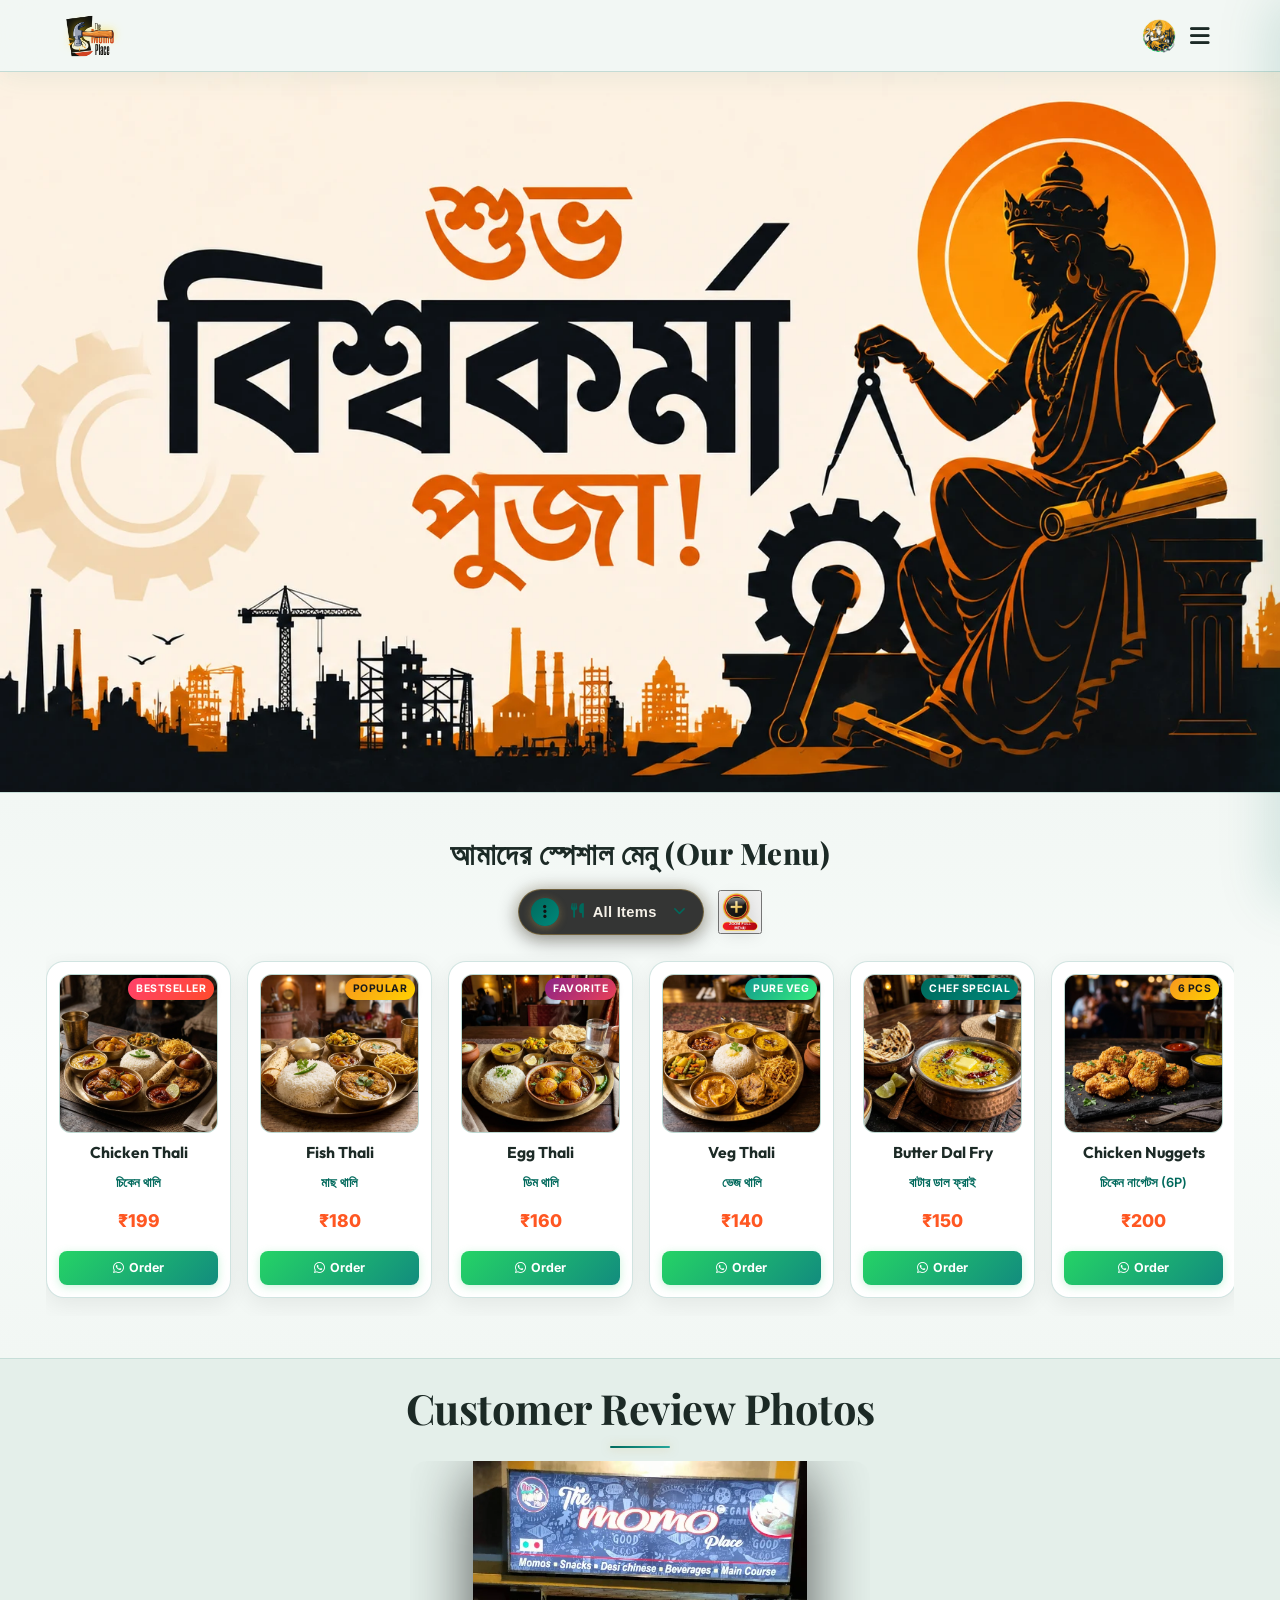
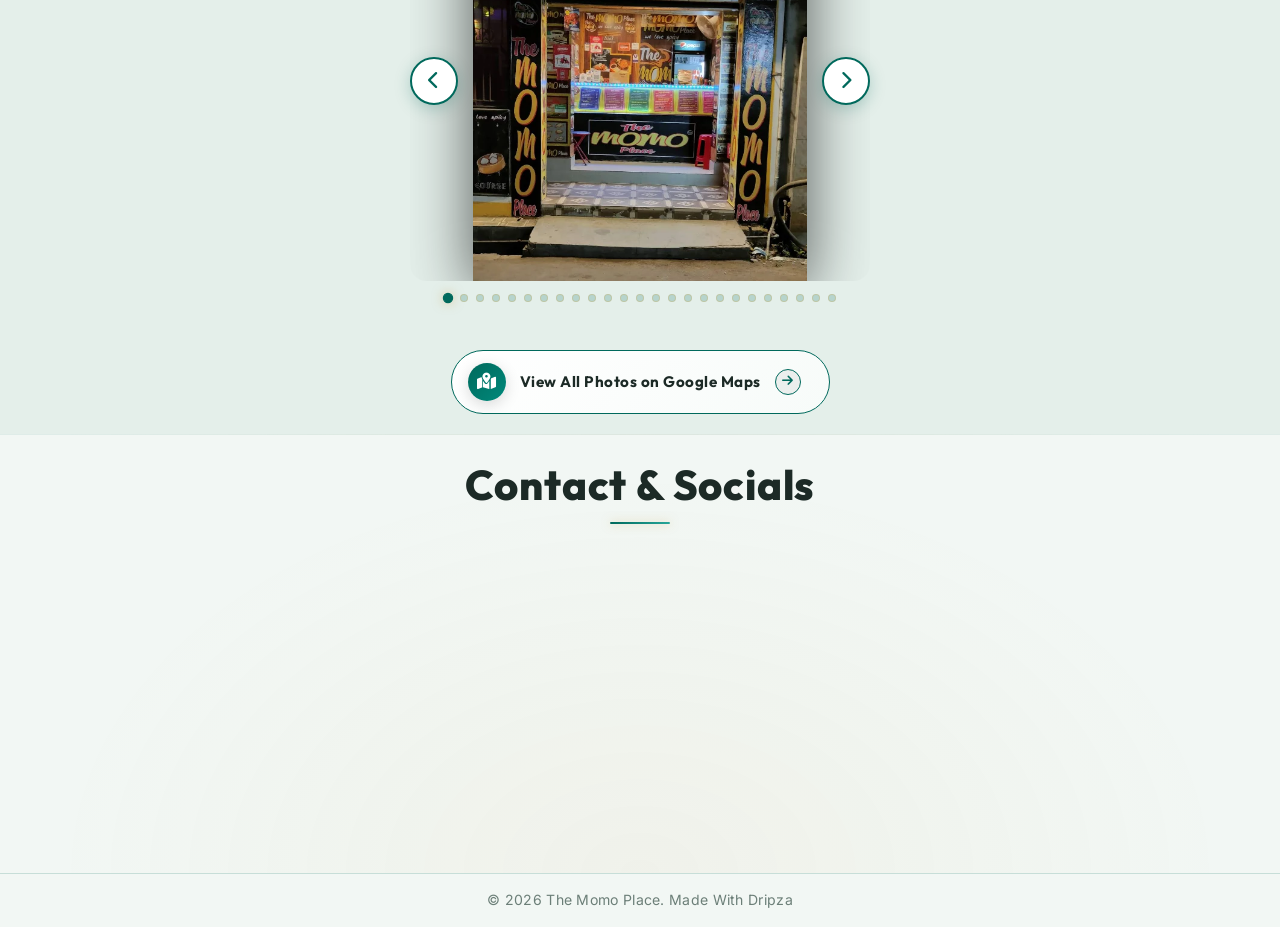
==== index.html @ 4cd33aff "Update Vishwakarma Puja banner, icons and greetings" ====
﻿<!DOCTYPE html>
<html lang="bn">
<head>
    <meta charset="UTF-8">
    <meta name="viewport" content="width=device-width, initial-scale=1.0">
    <title>The Momo Place</title>
    <link rel="icon" type="image/png" href="assets/the_momo_place_logo.webp">
    <link href="https://fonts.googleapis.com/css2?family=Playfair+Display:wght@400;600;700;800&family=Outfit:wght@300;400;600;800&family=Inter:wght@300;400;500;600&display=swap" rel="stylesheet">
    <link rel="stylesheet" href="https://cdnjs.cloudflare.com/ajax/libs/font-awesome/6.4.0/css/all.min.css">
    <link rel="stylesheet" href="styles.css?v=1.3">
</head>
<body class="no-scroll">
    <!-- Preloader Screen -->
    <div id="preloader">
        <div class="preloader-content">
            <h1 class="preloader-title">Welcome to <br><span class="highlight">The Momo Place</span></h1>
            <div class="preloader-loader">
                <div class="loader-bar"></div>
            </div>
        </div>
    </div>
    <!-- Navbar -->
    <nav class="navbar">
        <div class="logo-container">
            <img src="assets/the_momo_place_logo.webp" alt="The Momo Place Logo" class="logo-brand-img">
            <div class="logo-text-wrapper">
                <span class="animated-football-header" title="Ganesh Chaturthi Special">
                    <img src="assets/ganesh_run_icon.webp" alt="Ganesh Run Icon" style="object-fit: contain; filter: drop-shadow(0 0 5px rgba(255, 215, 0, 0.6));">
                </span>
                <span class="logo-text">The Momo Place</span>
            </div>
        </div>
        <span class="rath-yatra-header-text">শুভ বিশ্বকর্মা পূজা!</span>
        <ul class="nav-links">
            <li><a href="#home">Home</a></li>
            <li><a href="#menu">Menu</a></li>
            <li><a href="#reviews">Reviews</a></li>
            <li><a href="#contact">Contact</a></li>
        </ul>
        <div class="navbar-actions">
            <!-- Rakhi Purnima Button for Poster -->
            <button class="fifa-btn" id="open-promo-modal-direct-btn" title="Show Ganesh Chaturthi Special Poster">
                <div class="fifa-container">
                    <div class="fifa-magic-ring"></div>
                    <img src="assets/ganesh_icon.webp" alt="Ganesh Special" class="fifa-svg" style="object-fit: contain;">
                </div>
            </button>
            
            <div class="hamburger">
                <i class="fas fa-bars"></i>
            </div>
        </div>
    </nav>

    <!-- Hero Section -->
    <section id="home" class="hero">
        <div class="hero-bg banner-box">
            <img src="assets/aj_restaurant_banner_1.webp" alt="AJ Restaurant & Cafe Banner" class="active">
            <img src="assets/hero_banner_1.webp" alt="The Momo Place Hero Banner 1">
            <img src="assets/hero_banner_2.webp" alt="The Momo Place Hero Banner 2">
            <img src="assets/hero_banner_3.webp" alt="The Momo Place Hero Banner 3">
            <img src="assets/hero_banner_4.webp" alt="The Momo Place Hero Banner 4">
            <img src="assets/hero_banner_5.webp" alt="The Momo Place Hero Banner 5">
            <div class="overlay"></div>
        </div>
        <!-- Click/Hover Zones for Banner Control -->
        <div class="hero-nav-zone left-zone" title="Previous Image"></div>
        <div class="hero-nav-zone right-zone" title="Next Image"></div>
    </section>

                <!-- Digital Restaurant Menu Section -->
    <section id="menu" class="main-menu-section">
        <div class="menu-header-wrapper">
            <div class="menu-eyebrow-container">
                <span class="menu-eyebrow">আমাদের স্পেশাল মেনু (Our Menu)</span>
            </div>
        </div>

        <!-- Menu Category Filter Tabs -->
                <!-- Menu Category Filter Dropdown (Three-Dot Filter Menu) -->
        <!-- Menu Filter and Zoom Controls Row -->
        <div class="menu-filter-controls-row">
            <div class="menu-filter-dropdown-wrapper" id="main-menu-filter-dropdown-wrapper">
            <button type="button" class="menu-filter-dots-btn" id="main-menu-filter-dots-btn" aria-expanded="false" aria-haspopup="true" title="Filter Menu">
                <span class="three-dots-icon-box">
                    <i class="fas fa-ellipsis-v"></i>
                </span>
                <span class="current-filter-label" id="main-current-filter-label">
                    <i class="fas fa-utensils"></i>
                    <span>All Items</span>
                </span>
                <i class="fas fa-chevron-down filter-dropdown-arrow"></i>
            </button>

            <!-- Dropdown List of Category Filter Options -->
            <div class="menu-filter-dropdown-menu" id="main-menu-filter-dropdown-menu">
                <div class="menu-filter-dropdown-header">
                    <span><i class="fas fa-filter"></i> Filter Category</span>
                </div>
                <div class="menu-filter-dropdown-list">
                    <button type="button" class="menu-tab-btn active" data-category="all">
                        <span class="tab-btn-content">
                            <i class="fas fa-utensils tab-icon"></i>
                            <span class="tab-title">All Items</span>
                        </span>
                        <i class="fas fa-check active-indicator-icon"></i>
                    </button>
                    <button type="button" class="menu-tab-btn" data-category="thali">
                        <span class="tab-btn-content">
                            <i class="fas fa-bowl-rice tab-icon"></i>
                            <span class="tab-title">Bengali Thali</span>
                        </span>
                        <i class="fas fa-check active-indicator-icon"></i>
                    </button>
                    <button type="button" class="menu-tab-btn" data-category="snacks">
                        <span class="tab-btn-content">
                            <i class="fas fa-burger tab-icon"></i>
                            <span class="tab-title">Breakfast & Snacks</span>
                        </span>
                        <i class="fas fa-check active-indicator-icon"></i>
                    </button>
                    <button type="button" class="menu-tab-btn" data-category="beverages">
                        <span class="tab-btn-content">
                            <i class="fas fa-mug-hot tab-icon"></i>
                            <span class="tab-title">Tea & Coffee</span>
                        </span>
                        <i class="fas fa-check active-indicator-icon"></i>
                    </button>
                    <button type="button" class="menu-tab-btn" data-category="extras">
                        <span class="tab-btn-content">
                            <i class="fas fa-plate-wheat tab-icon"></i>
                            <span class="tab-title">Sides & Extras</span>
                        </span>
                        <i class="fas fa-check active-indicator-icon"></i>
                    </button>
                </div>
            </div>
        </div>

            <!-- Zoom Full Menu Button on Right Side of Filter -->
            <button type="button" class="menu-zoom-img-btn" id="open-full-menu-modal-btn" title="Open Complete Menu Card (সম্পূর্ণ মেনু)">
                    <img src="assets/zoom_full_menu_icon.webp" alt="Zoom Full Menu" class="zoom-full-menu-img">
                </button>
        </div>
        

        <!-- Menu Cards Horizontal Side-Scroll Wrapper -->
        <div class="main-menu-scroll-wrapper">
            <div class="main-menu-scroll-track" id="main-restaurant-menu-scroll">
                
                <!-- 1. Chicken Thali -->
                <div class="food-menu-card" data-category="thali">
                    <div class="food-card-badge bestseller">Bestseller</div>
                    <div class="food-card-img-box">
                        <img src="assets/menu_chicken_thali.webp" alt="Chicken Thali" loading="lazy">
                    </div>
                    <div class="food-card-body">
                        <h3 class="food-title">Chicken Thali</h3>
                        <span class="bengali-title">চিকেন থালি</span>
                        <span class="food-price">₹199</span>
                        <a href="https://wa.me/917908403366?text=Hi%20The%20Momo%20Place,%20I%20want%20to%20order%20Chicken%20Thali%20(₹199)" target="_blank" class="food-order-btn">
                            <i class="fab fa-whatsapp"></i> Order
                        </a>
                    </div>
                </div>

                <!-- 2. Fish Thali -->
                <div class="food-menu-card" data-category="thali">
                    <div class="food-card-badge popular">Popular</div>
                    <div class="food-card-img-box">
                        <img src="assets/menu_fish_thali.webp" alt="Fish Thali" loading="lazy">
                    </div>
                    <div class="food-card-body">
                        <h3 class="food-title">Fish Thali</h3>
                        <span class="bengali-title">মাছ থালি</span>
                        <span class="food-price">₹180</span>
                        <a href="https://wa.me/917908403366?text=Hi%20The%20Momo%20Place,%20I%20want%20to%20order%20Fish%20Thali%20(₹180)" target="_blank" class="food-order-btn">
                            <i class="fab fa-whatsapp"></i> Order
                        </a>
                    </div>
                </div>

                <!-- 3. Egg Thali -->
                <div class="food-menu-card" data-category="thali">
                    <div class="food-card-badge special">Favorite</div>
                    <div class="food-card-img-box">
                        <img src="assets/menu_egg_thali.webp" alt="Egg Thali" loading="lazy">
                    </div>
                    <div class="food-card-body">
                        <h3 class="food-title">Egg Thali</h3>
                        <span class="bengali-title">ডিম থালি</span>
                        <span class="food-price">₹160</span>
                        <a href="https://wa.me/917908403366?text=Hi%20The%20Momo%20Place,%20I%20want%20to%20order%20Egg%20Thali%20(₹160)" target="_blank" class="food-order-btn">
                            <i class="fab fa-whatsapp"></i> Order
                        </a>
                    </div>
                </div>

                <!-- 4. Veg Thali -->
                <div class="food-menu-card" data-category="thali">
                    <div class="food-card-badge pure-veg">Pure Veg</div>
                    <div class="food-card-img-box">
                        <img src="assets/menu_veg_thali.webp" alt="Veg Thali" loading="lazy">
                    </div>
                    <div class="food-card-body">
                        <h3 class="food-title">Veg Thali</h3>
                        <span class="bengali-title">ভেজ থালি</span>
                        <span class="food-price">₹140</span>
                        <a href="https://wa.me/917908403366?text=Hi%20The%20Momo%20Place,%20I%20want%20to%20order%20Veg%20Thali%20(₹140)" target="_blank" class="food-order-btn">
                            <i class="fab fa-whatsapp"></i> Order
                        </a>
                    </div>
                </div>

                <!-- 5. Butter Dal Fry -->
                <div class="food-menu-card" data-category="extras">
                    <div class="food-card-badge chef">Chef Special</div>
                    <div class="food-card-img-box">
                        <img src="assets/menu_butter_dal_fry.webp" alt="Butter Dal Fry" loading="lazy">
                    </div>
                    <div class="food-card-body">
                        <h3 class="food-title">Butter Dal Fry</h3>
                        <span class="bengali-title">বাটার ডাল ফ্রাই</span>
                        <span class="food-price">₹150</span>
                        <a href="https://wa.me/917908403366?text=Hi%20The%20Momo%20Place,%20I%20want%20to%20order%20Butter%20Dal%20Fry%20(₹150)" target="_blank" class="food-order-btn">
                            <i class="fab fa-whatsapp"></i> Order
                        </a>
                    </div>
                </div>

                <!-- 6. Chicken Nuggets -->
                <div class="food-menu-card" data-category="snacks">
                    <div class="food-card-badge popular">6 Pcs</div>
                    <div class="food-card-img-box">
                        <img src="assets/menu_chicken_nuggets.webp" alt="Chicken Nuggets" loading="lazy">
                    </div>
                    <div class="food-card-body">
                        <h3 class="food-title">Chicken Nuggets</h3>
                        <span class="bengali-title">চিকেন নাগেটস (6P)</span>
                        <span class="food-price">₹200</span>
                        <a href="https://wa.me/917908403366?text=Hi%20The%20Momo%20Place,%20I%20want%20to%20order%20Chicken%20Nuggets%20(₹200)" target="_blank" class="food-order-btn">
                            <i class="fab fa-whatsapp"></i> Order
                        </a>
                    </div>
                </div>

                <!-- 7. Aloo Tikki -->
                <div class="food-menu-card" data-category="snacks">
                    <div class="food-card-badge pure-veg">Big Size</div>
                    <div class="food-card-img-box">
                        <img src="assets/menu_aloo_tikki.webp" alt="Aloo Tikki Big Size" loading="lazy">
                    </div>
                    <div class="food-card-body">
                        <h3 class="food-title">Aloo Tikki 6P</h3>
                        <span class="bengali-title">আলু টিক্কি (6P)</span>
                        <span class="food-price">₹180</span>
                        <a href="https://wa.me/917908403366?text=Hi%20The%20Momo%20Place,%20I%20want%20to%20order%20Aloo%20Tikki%20(₹180)" target="_blank" class="food-order-btn">
                            <i class="fab fa-whatsapp"></i> Order
                        </a>
                    </div>
                </div>

                <!-- 8. Egg Maggie -->
                <div class="food-menu-card" data-category="snacks">
                    <div class="food-card-badge popular">Hot</div>
                    <div class="food-card-img-box">
                        <img src="assets/menu_egg_maggie.webp" alt="Egg Maggie" loading="lazy">
                    </div>
                    <div class="food-card-body">
                        <h3 class="food-title">Egg Maggie</h3>
                        <span class="bengali-title">এগ ম্যাগি</span>
                        <span class="food-price">₹80</span>
                        <a href="https://wa.me/917908403366?text=Hi%20The%20Momo%20Place,%20I%20want%20to%20order%20Egg%20Maggie%20(₹80)" target="_blank" class="food-order-btn">
                            <i class="fab fa-whatsapp"></i> Order
                        </a>
                    </div>
                </div>

                <!-- 9. Veg Maggie -->
                <div class="food-menu-card" data-category="snacks">
                    <div class="food-card-badge pure-veg">Veg</div>
                    <div class="food-card-img-box">
                        <img src="assets/menu_egg_maggie.webp" alt="Veg Maggie" loading="lazy">
                    </div>
                    <div class="food-card-body">
                        <h3 class="food-title">Veg Maggie</h3>
                        <span class="bengali-title">ভেজ ম্যাগি</span>
                        <span class="food-price">₹60</span>
                        <a href="https://wa.me/917908403366?text=Hi%20The%20Momo%20Place,%20I%20want%20to%20order%20Veg%20Maggie%20(₹60)" target="_blank" class="food-order-btn">
                            <i class="fab fa-whatsapp"></i> Order
                        </a>
                    </div>
                </div>

                <!-- 10. Bread Omelette -->
                <div class="food-menu-card" data-category="snacks">
                    <div class="food-card-badge special">Breakfast</div>
                    <div class="food-card-img-box">
                        <img src="assets/menu6.webp" alt="Bread Omelette Jam Butter" loading="lazy">
                    </div>
                    <div class="food-card-body">
                        <h3 class="food-title">Bread Omelette</h3>
                        <span class="bengali-title">ব্রেড ওমলেট / জ্যাম</span>
                        <span class="food-price">₹60</span>
                        <a href="https://wa.me/917908403366?text=Hi%20The%20Momo%20Place,%20I%20want%20to%20order%20Bread%20Omelette%20(₹60)" target="_blank" class="food-order-btn">
                            <i class="fab fa-whatsapp"></i> Order
                        </a>
                    </div>
                </div>

                <!-- 11. Chai & Coffee -->
                <div class="food-menu-card" data-category="beverages">
                    <div class="food-card-badge special">Hot</div>
                    <div class="food-card-img-box">
                        <img src="assets/menu_tea_coffee.webp" alt="Coffee" loading="lazy">
                    </div>
                    <div class="food-card-body">
                        <h3 class="food-title">Milk / Black Coffee</h3>
                        <span class="bengali-title">কফি (Min 2 Cup)</span>
                        <span class="food-price">₹50</span>
                        <a href="https://wa.me/917908403366?text=Hi%20The%20Momo%20Place,%20I%20want%20to%20order%20Coffee" target="_blank" class="food-order-btn">
                            <i class="fab fa-whatsapp"></i> Order
                        </a>
                    </div>
                </div>

                <!-- 12. Milk / Black Tea -->
                <div class="food-menu-card" data-category="beverages">
                    <div class="food-card-badge bestseller">Chai</div>
                    <div class="food-card-img-box">
                        <img src="assets/menu_tea_coffee.webp" alt="Tea" loading="lazy">
                    </div>
                    <div class="food-card-body">
                        <h3 class="food-title">Black / Milk Tea</h3>
                        <span class="bengali-title">চা (Min 2 Cup)</span>
                        <span class="food-price">₹25</span>
                        <a href="https://wa.me/917908403366?text=Hi%20The%20Momo%20Place,%20I%20want%20to%20order%20Tea" target="_blank" class="food-order-btn">
                            <i class="fab fa-whatsapp"></i> Order
                        </a>
                    </div>
                </div>

                <!-- 13. Green Tea -->
                <div class="food-menu-card" data-category="beverages">
                    <div class="food-card-badge pure-veg">Healthy</div>
                    <div class="food-card-img-box">
                        <img src="assets/menu_tea_coffee.webp" alt="Green Tea" loading="lazy">
                    </div>
                    <div class="food-card-body">
                        <h3 class="food-title">Green Tea</h3>
                        <span class="bengali-title">গ্রিন টি (Min 2 Cup)</span>
                        <span class="food-price">₹40</span>
                        <a href="https://wa.me/917908403366?text=Hi%20The%20Momo%20Place,%20I%20want%20to%20order%20Green%20Tea" target="_blank" class="food-order-btn">
                            <i class="fab fa-whatsapp"></i> Order
                        </a>
                    </div>
                </div>

                <!-- 14. Extra Chicken 4P -->
                <div class="food-menu-card" data-category="extras">
                    <div class="food-card-badge popular">4 Pcs</div>
                    <div class="food-card-img-box">
                        <img src="assets/menu_chicken_thali.webp" alt="Extra Chicken" loading="lazy">
                    </div>
                    <div class="food-card-body">
                        <h3 class="food-title">Extra Chicken (4P)</h3>
                        <span class="bengali-title">চিকেন কারি (4P)</span>
                        <span class="food-price">₹180</span>
                        <a href="https://wa.me/917908403366?text=Hi%20The%20Momo%20Place,%20I%20want%20to%20order%20Extra%20Chicken%204P%20(₹180)" target="_blank" class="food-order-btn">
                            <i class="fab fa-whatsapp"></i> Order
                        </a>
                    </div>
                </div>

                <!-- 15. Extra Mutton 1P -->
                <div class="food-menu-card" data-category="extras">
                    <div class="food-card-badge special">Special</div>
                    <div class="food-card-img-box">
                        <img src="assets/menu3.webp" alt="Extra Mutton" loading="lazy">
                    </div>
                    <div class="food-card-body">
                        <h3 class="food-title">Extra Mutton (1P)</h3>
                        <span class="bengali-title">মটন (স্পেশাল অর্ডার)</span>
                        <span class="food-price">₹80</span>
                        <a href="https://wa.me/917908403366?text=Hi%20The%20Momo%20Place,%20I%20want%20to%20order%20Extra%20Mutton%20(₹80)" target="_blank" class="food-order-btn">
                            <i class="fab fa-whatsapp"></i> Order
                        </a>
                    </div>
                </div>

                <!-- 16. Extra Fish 1P -->
                <div class="food-menu-card" data-category="extras">
                    <div class="food-card-badge popular">1 Pc</div>
                    <div class="food-card-img-box">
                        <img src="assets/menu_fish_thali.webp" alt="Extra Fish" loading="lazy">
                    </div>
                    <div class="food-card-body">
                        <h3 class="food-title">Extra Fish (1P)</h3>
                        <span class="bengali-title">মাছ ১ পিস</span>
                        <span class="food-price">₹80</span>
                        <a href="https://wa.me/917908403366?text=Hi%20The%20Momo%20Place,%20I%20want%20to%20order%20Extra%20Fish%20(₹80)" target="_blank" class="food-order-btn">
                            <i class="fab fa-whatsapp"></i> Order
                        </a>
                    </div>
                </div>

                <!-- 17. Green Salad -->
                <div class="food-menu-card" data-category="extras">
                    <div class="food-card-badge pure-veg">Fresh</div>
                    <div class="food-card-img-box">
                        <img src="assets/menu_veg_thali.webp" alt="Green Salad" loading="lazy">
                    </div>
                    <div class="food-card-body">
                        <h3 class="food-title">Green Salad</h3>
                        <span class="bengali-title">গ্রিন স্যালাড</span>
                        <span class="food-price">₹100</span>
                        <a href="https://wa.me/917908403366?text=Hi%20The%20Momo%20Place,%20I%20want%20to%20order%20Green%20Salad%20(₹100)" target="_blank" class="food-order-btn">
                            <i class="fab fa-whatsapp"></i> Order
                        </a>
                    </div>
                </div>

                <!-- 18. Extra Egg (2P) -->
                <div class="food-menu-card" data-category="extras">
                    <div class="food-card-badge special">2 Pcs</div>
                    <div class="food-card-img-box">
                        <img src="assets/menu_egg_thali.webp" alt="Extra Egg 2P" loading="lazy">
                    </div>
                    <div class="food-card-body">
                        <h3 class="food-title">Extra Egg (2P)</h3>
                        <span class="bengali-title">ডিম (২ পিস)</span>
                        <span class="food-price">₹50</span>
                        <a href="https://wa.me/917908403366?text=Hi%20The%20Momo%20Place,%20I%20want%20to%20order%20Extra%20Egg%202P%20(₹50)" target="_blank" class="food-order-btn">
                            <i class="fab fa-whatsapp"></i> Order
                        </a>
                    </div>
                </div>

                <!-- 19. Extra Rice -->
                <div class="food-menu-card" data-category="extras">
                    <div class="food-card-badge popular">1 Plate</div>
                    <div class="food-card-img-box">
                        <img src="assets/menu_veg_thali.webp" alt="Extra Rice" loading="lazy">
                    </div>
                    <div class="food-card-body">
                        <h3 class="food-title">Extra Rice</h3>
                        <span class="bengali-title">এক্সট্রা ভাত</span>
                        <span class="food-price">₹50</span>
                        <a href="https://wa.me/917908403366?text=Hi%20The%20Momo%20Place,%20I%20want%20to%20order%20Extra%20Rice%20(₹50)" target="_blank" class="food-order-btn">
                            <i class="fab fa-whatsapp"></i> Order
                        </a>
                    </div>
                </div>

                <!-- 20. Extra Misti / Papad / Roti -->
                <div class="food-menu-card" data-category="extras">
                    <div class="food-card-badge pure-veg">Per Pc</div>
                    <div class="food-card-img-box">
                        <img src="assets/menu2.webp" alt="Extra Misti Papad Roti" loading="lazy">
                    </div>
                    <div class="food-card-body">
                        <h3 class="food-title">Extra Misti / Papad / Roti</h3>
                        <span class="bengali-title">মিষ্টি / পাঁপড় / রুটি</span>
                        <span class="food-price">₹10</span>
                        <a href="https://wa.me/917908403366?text=Hi%20The%20Momo%20Place,%20I%20want%20to%20order%20Extra%20Misti%20Papad%20Roti%20(₹10)" target="_blank" class="food-order-btn">
                            <i class="fab fa-whatsapp"></i> Order
                        </a>
                    </div>
                </div>

                <!-- 21. Extra Sabji / Dal / Vaji -->
                <div class="food-menu-card" data-category="extras">
                    <div class="food-card-badge pure-veg">Side Bowl</div>
                    <div class="food-card-img-box">
                        <img src="assets/menu_butter_dal_fry.webp" alt="Extra Sabji Dal Vaji" loading="lazy">
                    </div>
                    <div class="food-card-body">
                        <h3 class="food-title">Extra Sabji / Dal / Vaji</h3>
                        <span class="bengali-title">সবজি / ডাল / ভাজি</span>
                        <span class="food-price">₹30</span>
                        <a href="https://wa.me/917908403366?text=Hi%20The%20Momo%20Place,%20I%20want%20to%20order%20Extra%20Sabji%20Dal%20Vaji%20(₹30)" target="_blank" class="food-order-btn">
                            <i class="fab fa-whatsapp"></i> Order
                        </a>
                    </div>
                </div>

                <!-- 18. Water Bottle -->
                <div class="food-menu-card" data-category="beverages">
                    <div class="food-card-badge pure-veg">Mineral</div>
                    <div class="food-card-img-box">
                        <img src="assets/menu5.webp" alt="Water Bottle" loading="lazy">
                    </div>
                    <div class="food-card-body">
                        <h3 class="food-title">Water Bottle</h3>
                        <span class="bengali-title">জল 1L / 2L</span>
                        <span class="food-price">₹20 / ₹30</span>
                        <a href="https://wa.me/917908403366?text=Hi%20The%20Momo%20Place,%20I%20want%20to%20order%20Water%20Bottle" target="_blank" class="food-order-btn">
                            <i class="fab fa-whatsapp"></i> Order
                        </a>
                    </div>
                </div>

            </div>
        </div>
    </section>

    <!-- Reviews Section (Photo Gallery) -->
    <section id="reviews" class="reviews-section">
        <h2 class="section-title">Customer Review Photos</h2>
        <div class="reviews-slider-container">
            <div class="reviews-slider">
                <div class="review-slide active">
                    <img src="assets/review_photo_1.webp" alt="Customer Review 1">
                </div>
                <div class="review-slide">
                    <img src="assets/review_photo_2.webp" alt="Customer Review 2">
                </div>
                <div class="review-slide">
                    <img src="assets/review_photo_3.webp" alt="Customer Review 3">
                </div>
                <div class="review-slide">
                    <img src="assets/review_photo_4.webp" alt="Customer Review 4">
                </div>
                <div class="review-slide">
                    <img src="assets/review_photo_5.webp" alt="Customer Review 5">
                </div>
                <div class="review-slide">
                    <img src="assets/review_photo_6.webp" alt="Customer Review 6">
                </div>
                <div class="review-slide">
                    <img src="assets/review_photo_7.webp" alt="Customer Review 7">
                </div>
                <div class="review-slide">
                    <img src="assets/review_photo_8.webp" alt="Customer Review 8">
                </div>
                <div class="review-slide">
                    <img src="assets/review_photo_9.webp" alt="Customer Review 9">
                </div>
                <div class="review-slide">
                    <img src="assets/review_photo_10.webp" alt="Customer Review 10">
                </div>
                <div class="review-slide">
                    <img src="assets/review_photo_11.webp" alt="Customer Review 11">
                </div>
                <div class="review-slide">
                    <img src="assets/review_photo_12.webp" alt="Customer Review 12">
                </div>
                <div class="review-slide">
                    <img src="assets/review_photo_13.webp" alt="Customer Review 13">
                </div>
                <div class="review-slide">
                    <img src="assets/review_photo_14.webp" alt="Customer Review 14">
                </div>
                <div class="review-slide">
                    <img src="assets/review_photo_15.webp" alt="Customer Review 15">
                </div>
                <div class="review-slide">
                    <img src="assets/review_photo_16.webp" alt="Customer Review 16">
                </div>
                <div class="review-slide">
                    <img src="assets/review_photo_17.webp" alt="Customer Review 17">
                </div>
                <div class="review-slide">
                    <img src="assets/review_photo_18.webp" alt="Customer Review 18">
                </div>
                <div class="review-slide">
                    <img src="assets/review_photo_19.webp" alt="Customer Review 19">
                </div>
                <div class="review-slide">
                    <img src="assets/review_photo_20.webp" alt="Customer Review 20">
                </div>
                <div class="review-slide">
                    <img src="assets/review_photo_21.webp" alt="Customer Review 21">
                </div>
                <div class="review-slide">
                    <img src="assets/review_photo_22.webp" alt="Customer Review 22">
                </div>
                <div class="review-slide">
                    <img src="assets/review_photo_23.webp" alt="Customer Review 23">
                </div>
                <div class="review-slide">
                    <img src="assets/review_photo_24.webp" alt="Customer Review 24">
                </div>
                <div class="review-slide">
                    <img src="assets/review_photo_25.webp" alt="Customer Review 25">
                </div>
            </div>
            
            <!-- Slider Controls -->
            <button class="slider-btn prev-btn"><i class="fas fa-chevron-left"></i></button>
            <button class="slider-btn next-btn"><i class="fas fa-chevron-right"></i></button>
            
            <!-- Slider Dots -->
            <div class="slider-dots">
                <span class="dot active" data-index="0"></span>
                <span class="dot" data-index="1"></span>
                <span class="dot" data-index="2"></span>
                <span class="dot" data-index="3"></span>
                <span class="dot" data-index="4"></span>
                <span class="dot" data-index="5"></span>
                <span class="dot" data-index="6"></span>
                <span class="dot" data-index="7"></span>
                <span class="dot" data-index="8"></span>
                <span class="dot" data-index="9"></span>
                <span class="dot" data-index="10"></span>
                <span class="dot" data-index="11"></span>
                <span class="dot" data-index="12"></span>
                <span class="dot" data-index="13"></span>
                <span class="dot" data-index="14"></span>
                <span class="dot" data-index="15"></span>
                <span class="dot" data-index="16"></span>
                <span class="dot" data-index="17"></span>
                <span class="dot" data-index="18"></span>
                <span class="dot" data-index="19"></span>
                <span class="dot" data-index="20"></span>
                <span class="dot" data-index="21"></span>
                <span class="dot" data-index="22"></span>
                <span class="dot" data-index="23"></span>
                <span class="dot" data-index="24"></span>
            </div>
        </div>
        <div style="text-align: center; margin-top: 3rem;">
            <div class="reviews-cta-wrapper">
            <a href="https://maps.app.goo.gl/WK5dm3rfFKdS3aCw9" target="_blank" class="modern-maps-btn" title="Open Google Maps Gallery">
                <span class="maps-icon-badge"><i class="fas fa-map-marked-alt"></i></span>
                <span class="maps-btn-text">View All Photos on Google Maps</span>
                <span class="maps-arrow-circle"><i class="fas fa-arrow-right"></i></span>
            </a>
        </div>
        </div>
    </section>

    <!-- Contact & Footer -->
    <section id="contact" class="contact-section">
        <h2 class="section-title">Contact & Socials</h2>
        <div class="contact-container glassmorphism">
            <div class="contact-info">
                <h2>Visit Us</h2>
                <div class="info-item">
                    <a href="https://maps.app.goo.gl/csspXK7oqDtponQR6" target="_blank" style="color: inherit; text-decoration: none; display: flex; align-items: center; gap: 15px;">
                        <i class="fas fa-map-marker-alt"></i>
                        <p>Deara Para Main Road Beside Green Park Diagnostic, Nabadwip, West Bengal 741302</p>
                    </a>
                </div>
                <div class="info-item">
                    <a href="tel:+917908403366" style="color: inherit; text-decoration: none; display: flex; align-items: center; gap: 15px;">
                        <i class="fas fa-phone-alt"></i>
                        <p>+91 7908403366</p>
                    </a>
                </div>
                <div class="info-item">
                    <a href="mailto:themomoplace@gmail.com" style="color: inherit; text-decoration: none; display: flex; align-items: center; gap: 15px;">
                        <i class="fas fa-envelope"></i>
                        <p>themomoplace@gmail.com</p>
                    </a>
                </div>
            </div>
            <div class="social-links">
                <h2>Follow Us</h2>
                <div class="social-icons">
                    <a href="#" class="social-icon"><i class="fab fa-instagram"></i></a>
                    <a href="#" class="social-icon"><i class="fab fa-facebook-f"></i></a>
                    <a href="#" class="social-icon"><i class="fab fa-youtube"></i></a>
                    <a href="https://wa.me/917908403366" target="_blank" class="social-icon" title="Chat on WhatsApp"><i class="fab fa-whatsapp"></i></a>
                    <a href="https://maps.app.goo.gl/csspXK7oqDtponQR6" target="_blank" class="social-icon" title="Google Maps Location"><i class="fas fa-map-marker-alt"></i></a>
                </div>
            </div>
        </div>
    </section>

    <footer>
        <p>&copy; 2026 The Momo Place. Made With Dripza</p>
    </footer>



    <!-- Full Menu Interactive Modal -->
    <div class="full-menu-modal" id="full-menu-modal" aria-hidden="true">
        <div class="full-menu-modal-overlay" id="full-menu-modal-overlay"></div>
        <div class="full-menu-modal-container">
            <!-- Modal Sticky Top Header Container (Header + Hero Title + Search + Category Tabs) -->
            <div class="full-menu-modal-top-section">
                <!-- Modal Header -->
                <div class="full-menu-modal-header">
                    <div class="full-menu-modal-header-left">
                        <button class="menu-modal-close-btn" id="close-full-menu-modal-btn" aria-label="Close Full Menu">
                            <i class="fas fa-arrow-left"></i> <span>Back</span>
                        </button>
                        <div class="full-menu-modal-title">
                            The Momo Place
                        </div>
                    </div>
                    <div class="full-menu-modal-header-right">
                        <a href="#modal-order-timings" class="menu-modal-timing-btn" id="modal-timing-btn" title="Order Timings">
                            <i class="fas fa-clock"></i> <span>Timings</span>
                        </a>
                        <a href="tel:917908403366" class="menu-modal-call-btn">
                            <i class="fas fa-phone-alt"></i> <span>917908403366</span>
                        </a>
                        <button class="menu-modal-close-icon-btn" id="close-full-menu-icon-btn" aria-label="Close">
                            <i class="fas fa-times"></i>
                        </button>
                    </div>
                </div>

                <!-- Modal Hero Header -->
                <div class="full-menu-hero">
                    <h1>Complete Menu Card <span class="bengali-heading">আমাদের সম্পূর্ণ ডিজিটাল মেনু</span></h1>
                </div>

                <!-- Search Bar & Category Filter Tabs -->
                <div class="menu-control-bar">
                    <div class="search-box-wrapper">
                        <i class="fas fa-search"></i>
                        <input type="text" id="modal-menu-search-input" placeholder="খাবারের নাম লিখে খুঁজুন (Search dishes...)" autocomplete="off">
                    </div>

                    <div class="menu-category-tabs" id="modal-menu-category-tabs">
                        <button class="menu-tab-btn active" data-category="all">
                            <i class="fas fa-utensils"></i> All Items
                        </button>
                        <button class="menu-tab-btn" data-category="thali">
                            <i class="fas fa-bowl-rice"></i> Bengali Thali
                        </button>
                        <button class="menu-tab-btn" data-category="snacks">
                            <i class="fas fa-burger"></i> Breakfast & Snacks
                        </button>
                        <button class="menu-tab-btn" data-category="beverages">
                            <i class="fas fa-mug-hot"></i> Tea & Coffee
                        </button>
                        <button class="menu-tab-btn" data-category="extras">
                            <i class="fas fa-plate-wheat"></i> Sides & Extras
                        </button>
                    </div>
                </div>
            </div>

            <div class="full-menu-modal-body">
                <!-- Complete Menu Card Grid -->
                <div class="compact-menu-grid-container">
                    <div class="compact-grid" id="modal-full-menu-grid">

                        <!-- 1. Chicken Thali -->
                        <div class="food-menu-card" data-category="thali" data-keywords="chicken thali murgi murgir mangsho rice dal sabji thali">
                            <div class="food-card-badge bestseller">Bestseller</div>
                            <div class="food-card-img-box">
                                <img src="assets/menu_chicken_thali.webp" alt="Chicken Thali" loading="lazy">
                            </div>
                            <div class="food-card-body">
                                <h3 class="food-title">Chicken Thali</h3>
                                <span class="bengali-title">চিকেন থালি</span>
                                <span class="food-price">₹199</span>
                                <a href="https://wa.me/917908403366?text=Hi%20The%20Momo%20Place,%20I%20want%20to%20order%20Chicken%20Thali%20(₹199)" target="_blank" class="food-order-btn">
                                    <i class="fab fa-whatsapp"></i> Order
                                </a>
                            </div>
                        </div>

                        <!-- 2. Fish Thali -->
                        <div class="food-menu-card" data-category="thali" data-keywords="fish thali macher thali mach jhol rui katla rice dal thali">
                            <div class="food-card-badge popular">Popular</div>
                            <div class="food-card-img-box">
                                <img src="assets/menu_fish_thali.webp" alt="Fish Thali" loading="lazy">
                            </div>
                            <div class="food-card-body">
                                <h3 class="food-title">Fish Thali</h3>
                                <span class="bengali-title">মাছ থালি</span>
                                <span class="food-price">₹180</span>
                                <a href="https://wa.me/917908403366?text=Hi%20The%20Momo%20Place,%20I%20want%20to%20order%20Fish%20Thali%20(₹180)" target="_blank" class="food-order-btn">
                                    <i class="fab fa-whatsapp"></i> Order
                                </a>
                            </div>
                        </div>

                        <!-- 3. Egg Thali -->
                        <div class="food-menu-card" data-category="thali" data-keywords="egg thali dimer thali dim kosha rice dal thali">
                            <div class="food-card-badge special">Favorite</div>
                            <div class="food-card-img-box">
                                <img src="assets/menu_egg_thali.webp" alt="Egg Thali" loading="lazy">
                            </div>
                            <div class="food-card-body">
                                <h3 class="food-title">Egg Thali</h3>
                                <span class="bengali-title">ডিম থালি</span>
                                <span class="food-price">₹160</span>
                                <a href="https://wa.me/917908403366?text=Hi%20The%20Momo%20Place,%20I%20want%20to%20order%20Egg%20Thali%20(₹160)" target="_blank" class="food-order-btn">
                                    <i class="fab fa-whatsapp"></i> Order
                                </a>
                            </div>
                        </div>

                        <!-- 4. Veg Thali -->
                        <div class="food-menu-card" data-category="thali" data-keywords="veg thali niramish thali paneer dal sabji rice mishti doi">
                            <div class="food-card-badge pure-veg">Pure Veg</div>
                            <div class="food-card-img-box">
                                <img src="assets/menu_veg_thali.webp" alt="Veg Thali" loading="lazy">
                            </div>
                            <div class="food-card-body">
                                <h3 class="food-title">Veg Thali</h3>
                                <span class="bengali-title">ভেজ থালি</span>
                                <span class="food-price">₹140</span>
                                <a href="https://wa.me/917908403366?text=Hi%20The%20Momo%20Place,%20I%20want%20to%20order%20Veg%20Thali%20(₹140)" target="_blank" class="food-order-btn">
                                    <i class="fab fa-whatsapp"></i> Order
                                </a>
                            </div>
                        </div>

                        <!-- 5. Butter Dal Fry -->
                        <div class="food-menu-card" data-category="extras" data-keywords="butter dal fry yellow dal tadka veg">
                            <div class="food-card-badge chef">Chef Special</div>
                            <div class="food-card-img-box">
                                <img src="assets/menu_butter_dal_fry.webp" alt="Butter Dal Fry" loading="lazy">
                            </div>
                            <div class="food-card-body">
                                <h3 class="food-title">Butter Dal Fry</h3>
                                <span class="bengali-title">বাটার ডাল ফ্রাই</span>
                                <span class="food-price">₹150</span>
                                <a href="https://wa.me/917908403366?text=Hi%20The%20Momo%20Place,%20I%20want%20to%20order%20Butter%20Dal%20Fry%20(₹150)" target="_blank" class="food-order-btn">
                                    <i class="fab fa-whatsapp"></i> Order
                                </a>
                            </div>
                        </div>

                        <!-- 6. Chicken Nuggets (6P) -->
                        <div class="food-menu-card" data-category="snacks" data-keywords="chicken nuggets 6p fried snacks non-veg">
                            <div class="food-card-badge popular">6 Pcs</div>
                            <div class="food-card-img-box">
                                <img src="assets/menu_chicken_nuggets.webp" alt="Chicken Nuggets" loading="lazy">
                            </div>
                            <div class="food-card-body">
                                <h3 class="food-title">Chicken Nuggets</h3>
                                <span class="bengali-title">চিকেন নাগেটস (6P)</span>
                                <span class="food-price">₹200</span>
                                <a href="https://wa.me/917908403366?text=Hi%20The%20Momo%20Place,%20I%20want%20to%20order%20Chicken%20Nuggets%20(₹200)" target="_blank" class="food-order-btn">
                                    <i class="fab fa-whatsapp"></i> Order
                                </a>
                            </div>
                        </div>

                        <!-- 7. Aloo Tikki Big Size (6P) -->
                        <div class="food-menu-card" data-category="snacks" data-keywords="aloo tikki potato cutlet snacks big size veg">
                            <div class="food-card-badge pure-veg">Big Size</div>
                            <div class="food-card-img-box">
                                <img src="assets/menu_aloo_tikki.webp" alt="Aloo Tikki Big Size" loading="lazy">
                            </div>
                            <div class="food-card-body">
                                <h3 class="food-title">Aloo Tikki 6P</h3>
                                <span class="bengali-title">আলু টিক্কি (6P)</span>
                                <span class="food-price">₹180</span>
                                <a href="https://wa.me/917908403366?text=Hi%20The%20Momo%20Place,%20I%20want%20to%20order%20Aloo%20Tikki%20(₹180)" target="_blank" class="food-order-btn">
                                    <i class="fab fa-whatsapp"></i> Order
                                </a>
                            </div>
                        </div>

                        <!-- 8. Egg Maggie -->
                        <div class="food-menu-card" data-category="snacks" data-keywords="egg maggie noodles masala snacks">
                            <div class="food-card-badge popular">Hot</div>
                            <div class="food-card-img-box">
                                <img src="assets/menu_egg_maggie.webp" alt="Egg Maggie" loading="lazy">
                            </div>
                            <div class="food-card-body">
                                <h3 class="food-title">Egg Maggie</h3>
                                <span class="bengali-title">এগ ম্যাগি</span>
                                <span class="food-price">₹80</span>
                                <a href="https://wa.me/917908403366?text=Hi%20The%20Momo%20Place,%20I%20want%20to%20order%20Egg%20Maggie%20(₹80)" target="_blank" class="food-order-btn">
                                    <i class="fab fa-whatsapp"></i> Order
                                </a>
                            </div>
                        </div>

                        <!-- 9. Veg Maggie -->
                        <div class="food-menu-card" data-category="snacks" data-keywords="veg maggie masala noodles snacks vegetarian">
                            <div class="food-card-badge pure-veg">Veg</div>
                            <div class="food-card-img-box">
                                <img src="assets/menu_egg_maggie.webp" alt="Veg Maggie" loading="lazy">
                            </div>
                            <div class="food-card-body">
                                <h3 class="food-title">Veg Maggie</h3>
                                <span class="bengali-title">ভেজ ম্যাগি</span>
                                <span class="food-price">₹60</span>
                                <a href="https://wa.me/917908403366?text=Hi%20The%20Momo%20Place,%20I%20want%20to%20order%20Veg%20Maggie%20(₹60)" target="_blank" class="food-order-btn">
                                    <i class="fab fa-whatsapp"></i> Order
                                </a>
                            </div>
                        </div>

                        <!-- 10. Bread Omelette / Jam / Butter -->
                        <div class="food-menu-card" data-category="snacks" data-keywords="bread omelette jam butter breakfast toast egg">
                            <div class="food-card-badge special">Breakfast</div>
                            <div class="food-card-img-box">
                                <img src="assets/menu6.webp" alt="Bread Omelette Jam Butter" loading="lazy">
                            </div>
                            <div class="food-card-body">
                                <h3 class="food-title">Bread Omelette</h3>
                                <span class="bengali-title">ব্রেড ওমলেট / জ্যাম</span>
                                <span class="food-price">₹60</span>
                                <a href="https://wa.me/917908403366?text=Hi%20The%20Momo%20Place,%20I%20want%20to%20order%20Bread%20Omelette%20(₹60)" target="_blank" class="food-order-btn">
                                    <i class="fab fa-whatsapp"></i> Order
                                </a>
                            </div>
                        </div>

                        <!-- 11. Milk / Black Coffee -->
                        <div class="food-menu-card" data-category="beverages" data-keywords="coffee milk coffee black coffee hot drink beverages espresso">
                            <div class="food-card-badge special">Hot</div>
                            <div class="food-card-img-box">
                                <img src="assets/menu_tea_coffee.webp" alt="Milk and Black Coffee" loading="lazy">
                            </div>
                            <div class="food-card-body">
                                <h3 class="food-title">Milk / Black Coffee</h3>
                                <span class="bengali-title">কফি (Min 2 Cup)</span>
                                <span class="food-price">₹50</span>
                                <a href="https://wa.me/917908403366?text=Hi%20The%20Momo%20Place,%20I%20want%20to%20order%20Coffee" target="_blank" class="food-order-btn">
                                    <i class="fab fa-whatsapp"></i> Order
                                </a>
                            </div>
                        </div>

                        <!-- 12. Black / Milk Tea -->
                        <div class="food-menu-card" data-category="beverages" data-keywords="tea chai milk tea black tea masala chai beverage">
                            <div class="food-card-badge bestseller">Chai</div>
                            <div class="food-card-img-box">
                                <img src="assets/menu_tea_coffee.webp" alt="Black and Milk Tea" loading="lazy">
                            </div>
                            <div class="food-card-body">
                                <h3 class="food-title">Black / Milk Tea</h3>
                                <span class="bengali-title">চা (Min 2 Cup)</span>
                                <span class="food-price">₹25</span>
                                <a href="https://wa.me/917908403366?text=Hi%20The%20Momo%20Place,%20I%20want%20to%20order%20Tea" target="_blank" class="food-order-btn">
                                    <i class="fab fa-whatsapp"></i> Order
                                </a>
                            </div>
                        </div>

                        <!-- 13. Green Tea -->
                        <div class="food-menu-card" data-category="beverages" data-keywords="green tea healthy detox hot beverage">
                            <div class="food-card-badge pure-veg">Healthy</div>
                            <div class="food-card-img-box">
                                <img src="assets/menu_tea_coffee.webp" alt="Green Tea" loading="lazy">
                            </div>
                            <div class="food-card-body">
                                <h3 class="food-title">Green Tea</h3>
                                <span class="bengali-title">গ্রিন টি (Min 2 Cup)</span>
                                <span class="food-price">₹40</span>
                                <a href="https://wa.me/917908403366?text=Hi%20The%20Momo%20Place,%20I%20want%20to%20order%20Green%20Tea" target="_blank" class="food-order-btn">
                                    <i class="fab fa-whatsapp"></i> Order
                                </a>
                            </div>
                        </div>

                        <!-- 14. Extra Chicken (4P) -->
                        <div class="food-menu-card" data-category="extras" data-keywords="extra chicken 4p murgir mangsho chicken curry side non-veg">
                            <div class="food-card-badge popular">4 Pcs</div>
                            <div class="food-card-img-box">
                                <img src="assets/menu_chicken_thali.webp" alt="Extra Chicken 4P" loading="lazy">
                            </div>
                            <div class="food-card-body">
                                <h3 class="food-title">Extra Chicken (4P)</h3>
                                <span class="bengali-title">চিকেন কারি (4P)</span>
                                <span class="food-price">₹180</span>
                                <a href="https://wa.me/917908403366?text=Hi%20The%20Momo%20Place,%20I%20want%20to%20order%20Extra%20Chicken%204P%20(₹180)" target="_blank" class="food-order-btn">
                                    <i class="fab fa-whatsapp"></i> Order
                                </a>
                            </div>
                        </div>

                        <!-- 15. Extra Mutton (1P - Special Order) -->
                        <div class="food-menu-card" data-category="extras" data-keywords="extra mutton 1p khasi mangsho mutton kosha special non-veg">
                            <div class="food-card-badge special">Special</div>
                            <div class="food-card-img-box">
                                <img src="assets/menu3.webp" alt="Extra Mutton 1P" loading="lazy">
                            </div>
                            <div class="food-card-body">
                                <h3 class="food-title">Extra Mutton (1P)</h3>
                                <span class="bengali-title">মটন (স্পেশাল অর্ডার)</span>
                                <span class="food-price">₹80</span>
                                <a href="https://wa.me/917908403366?text=Hi%20The%20Momo%20Place,%20I%20want%20to%20order%20Extra%20Mutton%20(₹80)" target="_blank" class="food-order-btn">
                                    <i class="fab fa-whatsapp"></i> Order
                                </a>
                            </div>
                        </div>

                        <!-- 16. Extra Fish (1P) -->
                        <div class="food-menu-card" data-category="extras" data-keywords="extra fish 1p macher jhol rui katla side non-veg">
                            <div class="food-card-badge popular">1 Pc</div>
                            <div class="food-card-img-box">
                                <img src="assets/menu_fish_thali.webp" alt="Extra Fish 1P" loading="lazy">
                            </div>
                            <div class="food-card-body">
                                <h3 class="food-title">Extra Fish (1P)</h3>
                                <span class="bengali-title">মাছ ১ পিস</span>
                                <span class="food-price">₹80</span>
                                <a href="https://wa.me/917908403366?text=Hi%20The%20Momo%20Place,%20I%20want%20to%20order%20Extra%20Fish%20(₹80)" target="_blank" class="food-order-btn">
                                    <i class="fab fa-whatsapp"></i> Order
                                </a>
                            </div>
                        </div>

                        <!-- 17. Green Salad -->
                        <div class="food-menu-card" data-category="extras" data-keywords="green salad cucumber tomato onion lemon salad veg">
                            <div class="food-card-badge pure-veg">Fresh</div>
                            <div class="food-card-img-box">
                                <img src="assets/menu_veg_thali.webp" alt="Green Salad" loading="lazy">
                            </div>
                            <div class="food-card-body">
                                <h3 class="food-title">Green Salad</h3>
                                <span class="bengali-title">গ্রিন স্যালাড</span>
                                <span class="food-price">₹100</span>
                                <a href="https://wa.me/917908403366?text=Hi%20The%20Momo%20Place,%20I%20want%20to%20order%20Green%20Salad%20(₹100)" target="_blank" class="food-order-btn">
                                    <i class="fab fa-whatsapp"></i> Order
                                </a>
                            </div>
                        </div>

                        <!-- 18. Extra Egg (2P) -->
                        <div class="food-menu-card" data-category="extras" data-keywords="extra egg 2p dim egg curry side non-veg">
                            <div class="food-card-badge special">2 Pcs</div>
                            <div class="food-card-img-box">
                                <img src="assets/menu_egg_thali.webp" alt="Extra Egg 2P" loading="lazy">
                            </div>
                            <div class="food-card-body">
                                <h3 class="food-title">Extra Egg (2P)</h3>
                                <span class="bengali-title">ডিম (২ পিস)</span>
                                <span class="food-price">₹50</span>
                                <a href="https://wa.me/917908403366?text=Hi%20The%20Momo%20Place,%20I%20want%20to%20order%20Extra%20Egg%202P%20(₹50)" target="_blank" class="food-order-btn">
                                    <i class="fab fa-whatsapp"></i> Order
                                </a>
                            </div>
                        </div>

                        <!-- 19. Extra Rice -->
                        <div class="food-menu-card" data-category="extras" data-keywords="extra rice bhat rice portion veg side">
                            <div class="food-card-badge popular">1 Plate</div>
                            <div class="food-card-img-box">
                                <img src="assets/menu_veg_thali.webp" alt="Extra Rice" loading="lazy">
                            </div>
                            <div class="food-card-body">
                                <h3 class="food-title">Extra Rice</h3>
                                <span class="bengali-title">এক্সট্রা ভাত</span>
                                <span class="food-price">₹50</span>
                                <a href="https://wa.me/917908403366?text=Hi%20The%20Momo%20Place,%20I%20want%20to%20order%20Extra%20Rice%20(₹50)" target="_blank" class="food-order-btn">
                                    <i class="fab fa-whatsapp"></i> Order
                                </a>
                            </div>
                        </div>

                        <!-- 20. Extra Misti / Papad / Roti -->
                        <div class="food-menu-card" data-category="extras" data-keywords="extra misti papad roti sweet flatbread side">
                            <div class="food-card-badge pure-veg">Per Pc</div>
                            <div class="food-card-img-box">
                                <img src="assets/menu2.webp" alt="Extra Misti Papad Roti" loading="lazy">
                            </div>
                            <div class="food-card-body">
                                <h3 class="food-title">Extra Misti / Papad / Roti</h3>
                                <span class="bengali-title">মিষ্টি / পাঁপড় / রুটি</span>
                                <span class="food-price">₹10</span>
                                <a href="https://wa.me/917908403366?text=Hi%20The%20Momo%20Place,%20I%20want%20to%20order%20Extra%20Misti%20Papad%20Roti%20(₹10)" target="_blank" class="food-order-btn">
                                    <i class="fab fa-whatsapp"></i> Order
                                </a>
                            </div>
                        </div>

                        <!-- 21. Extra Sabji / Dal / Vaji -->
                        <div class="food-menu-card" data-category="extras" data-keywords="extra sabji dal vaji butter dal fry veg side">
                            <div class="food-card-badge pure-veg">Side Bowl</div>
                            <div class="food-card-img-box">
                                <img src="assets/menu_butter_dal_fry.webp" alt="Extra Sabji Dal Vaji" loading="lazy">
                            </div>
                            <div class="food-card-body">
                                <h3 class="food-title">Extra Sabji / Dal / Vaji</h3>
                                <span class="bengali-title">সবজি / ডাল / ভাজি</span>
                                <span class="food-price">₹30</span>
                                <a href="https://wa.me/917908403366?text=Hi%20The%20Momo%20Place,%20I%20want%20to%20order%20Extra%20Sabji%20Dal%20Vaji%20(₹30)" target="_blank" class="food-order-btn">
                                    <i class="fab fa-whatsapp"></i> Order
                                </a>
                            </div>
                        </div>

                        <!-- 22. Packaged Water Bottle (1L / 2L) -->
                        <div class="food-menu-card" data-category="beverages" data-keywords="water bottle 1l 2l mineral water drink">
                            <div class="food-card-badge pure-veg">Mineral</div>
                            <div class="food-card-img-box">
                                <img src="assets/menu5.webp" alt="Packaged Water Bottle" loading="lazy">
                            </div>
                            <div class="food-card-body">
                                <h3 class="food-title">Water Bottle</h3>
                                <span class="bengali-title">জল 1L / 2L</span>
                                <span class="food-price">₹20 / ₹30</span>
                                <a href="https://wa.me/917908403366?text=Hi%20The%20Momo%20Place,%20I%20want%20to%20order%20Water%20Bottle" target="_blank" class="food-order-btn">
                                    <i class="fab fa-whatsapp"></i> Order
                                </a>
                            </div>
                        </div>

                    </div>

                    <!-- No Results Fallback -->
                    <div id="modal-no-results-msg" style="display: none; text-align: center; padding: 40px 20px; color: #aaa;">
                        <i class="fas fa-search" style="font-size: 2.5rem; margin-bottom: 12px; display: block; color: var(--accent-gold);"></i>
                        <p>আপনার খোঁজা অনুযায়ী কোনো খাবার পাওয়া যায়নি। অন্য কিছু লিখে খুঁজুন।</p>
                    </div>
                </div>

                <!-- Order Timings Banner -->
                <div id="modal-order-timings" style="max-width: 1200px; margin: 35px auto 40px; padding: 0 15px;">
                    <div class="order-info-banner glassmorphism">
                        <div class="order-timing-card">
                            <div class="timing-icon"><i class="fas fa-clock"></i></div>
                            <div class="timing-details">
                                <h4>⏰ Order Timings (অর্ডার সময়সূচী)</h4>
                                <ul>
                                    <li><strong>☀️ Lunch:</strong> Any Time You're Hungry!</li>
                                    <li><strong>🌙 Dinner:</strong> Order 05:00 PM – 06:30 PM <span class="serve-time">(Serve: 9:30 PM – 10:00 PM)</span></li>
                                    <li><strong>🌅 Breakfast:</strong> Pre-order 09:00 PM – 10:00 PM <span class="serve-time">(Serve Next Morning: 8:30 AM)</span></li>
                                </ul>
                            </div>
                        </div>
                        
                        <div class="order-call-box">
                            <div class="call-badge">Direct Hotline</div>
                            <h3>Call or WhatsApp to Place Order</h3>
                            <a href="tel:917908403366" class="order-phone-link">
                                <i class="fas fa-phone-volume"></i> 917908403366
                            </a>
                            <div class="quick-action-btns">
                                <a href="tel:917908403366" class="direct-call-btn">
                                    <i class="fas fa-phone"></i> Call Now
                                </a>
                                <a href="https://wa.me/917908403366?text=Hello%20The%20Momo%20Place,%20I%20want%20to%20place%20an%20order!" target="_blank" class="direct-wp-btn">
                                    <i class="fab fa-whatsapp"></i> WhatsApp Order
                                </a>
                            </div>
                        </div>
                    </div>
                </div>
            </div>
        </div>
    </div>

    

    <!-- Message Panel Overlay -->
    <div class="msg-panel-overlay" id="msg-panel-overlay"></div>

    <!-- Slide-out Message Panel -->
    <div class="msg-panel" id="msg-panel">
        <button class="close-msg-panel-btn" id="close-msg-panel-btn">&times;</button>
        <div class="msg-panel-header">
            <h2>Send a Message</h2>
            <p>We'd love to hear from you! Write to us and we'll save it to our sheet.</p>
        </div>
        <form id="msg-panel-form">
            <div class="form-group">
                <label for="msg-name">Your Name</label>
                <input type="text" id="msg-name" required placeholder="Enter your full name">
            </div>
            <div class="form-group">
                <label for="msg-email">Email or Phone</label>
                <input type="text" id="msg-email" required placeholder="Enter email or phone number">
            </div>
            <div class="form-group">
                <label for="msg-content">Message</label>
                <textarea id="msg-content" rows="5" required placeholder="Type your message here..."></textarea>
            </div>
            <button type="submit" class="submit-msg-btn" id="submit-msg-btn">
                <span>Send Message</span> <i class="fas fa-paper-plane"></i>
            </button>
        </form>
        <div class="msg-status-container" id="msg-status-container"></div>
    </div>



    <!-- Promo Poster Modal -->
    <div class="promo-modal" id="promo-modal">
        <div class="promo-modal-overlay"></div>
        <div class="promo-modal-content">
            <button class="promo-modal-close" id="close-promo-modal-btn" aria-label="Close Promo Modal"><i class="fas fa-times"></i></button>
            <img src="assets/promo_poster.webp" alt="Rakhi Purnima Celebration" class="promo-poster-img">
        </div>
    </div>

    <script src="script.js"></script>
</body>
</html>
---- styles.css ----
﻿/* ============================================================
   THE MOMO PLACE — Fresh Oriental Mint & Spiced Coral Light Theme
   ============================================================ */

@import url('https://fonts.googleapis.com/css2?family=Playfair+Display:wght@400;600;700;800&family=Outfit:wght@300;400;600;800&family=Inter:wght@300;400;500;600&display=swap');

/* ---- CSS Variables ---- */
:root {
    --bg-deep:              #F2F7F4; /* Fresh Mint Cream (main bg) */
    --bg-dark:              #E4EFEA; /* Soft Mint Jade (section bg alt) */
    --bg-card:              #FFFFFF; /* Pure Crisp White for cards */
    --bg-card2:             #F7FBF9; /* Light Mint Cream for hover states */
    --bg-cream:             #FFFFFF; /* Crisp White */
    --accent-gold:          #00695C; /* Deep Emerald Teal (primary brand accent) */
    --accent-amber:         #00897B; /* Medium Emerald Teal */
    --accent-light:         #26A69A; /* Light Mint Teal */
    --accent-red:           #FF5722; /* Spiced Coral / Deep Chili Coral */
    --accent-warm:          #F4511E; /* Warm Spiced Coral */
    --text-primary:         #1C2A26; /* Deep Slate Mint Charcoal (primary text) */
    --text-secondary:       #4A5D57; /* Muted Teal Charcoal */
    --text-muted:           #6C7F78; /* Muted text */
    --text-light-section:   #1C2A26; /* Text on light sections */
    --glass-bg:             rgba(255, 255, 255, 0.88); /* Clean light glassmorphism */
    --glass-border:         rgba(0, 105, 92, 0.18);
    --glass-shadow:         0 8px 30px rgba(0, 105, 92, 0.08);
    --glow-gold:            0 0 25px rgba(255, 87, 34, 0.25);
    --radius-sm:            8px;
    --radius-md:            16px;
    --radius-lg:            24px;
    --transition:           all 0.4s cubic-bezier(0.4, 0, 0.2, 1);
}

/* ---- Reset ---- */
*, *::before, *::after {
    margin: 0;
    padding: 0;
    box-sizing: border-box;
}

html {
    scroll-behavior: smooth;
}

body {
    font-family: 'Inter', sans-serif;
    background-color: var(--bg-deep);
    color: var(--text-primary);
    overflow-x: hidden;
    line-height: 1.6;
}

body.no-scroll {
    overflow-y: hidden !important;
}

h1, h2, h3, h4 {
    font-family: 'Playfair Display', 'Tiro Bangla', serif;
    line-height: 1.2;
}

/* ---- Custom Scrollbar ---- */
::-webkit-scrollbar          { width: 6px; }
::-webkit-scrollbar-track    { background: var(--bg-deep); }
::-webkit-scrollbar-thumb    { background: var(--accent-gold); border-radius: 3px; }
::-webkit-scrollbar-thumb:hover { background: var(--accent-amber); }

/* ============================================================
   NAVBAR
   ============================================================ */
.navbar {
    position: sticky;
    top: 0;
    margin: 0;
    width: 100%;
    padding: 0 5%;
    height: 72px;
    border-radius: 0;
    display: flex;
    justify-content: space-between;
    align-items: center;
    background: rgba(242, 247, 244, 0.92);
    backdrop-filter: blur(20px);
    -webkit-backdrop-filter: blur(20px);
    z-index: 1000;
    border-bottom: 1px solid rgba(0, 105, 92, 0.2);
    box-shadow: 0 4px 30px rgba(0, 105, 92, 0.08);
    transition: var(--transition);
}

.navbar-scrolled {
    height: 62px;
    background: rgba(242, 247, 244, 0.97);
    border-bottom-color: rgba(201, 162, 75, 0.35);
    box-shadow: 0 8px 40px rgba(0, 105, 92, 0.12), var(--glow-gold);
}

.logo-container {
    display: flex;
    align-items: center;
    gap: 2px; /* Set gap to almost zero to align right next to logo image */
}

.logo-brand-img {
    height: 52px;
    width: auto;
    object-fit: contain;
    transition: var(--transition);
}

.logo-brand-img:hover {
    transform: scale(1.04);
}

.logo-text-wrapper {
    display: flex;
    align-items: center;
    position: relative;
    padding-left: 0px; /* Removed padding entirely to start text immediately */
    /* no overflow: hidden so football can roll across the whole screen */
}

.animated-football-header {
    position: absolute;
    left: -52px;
    width: 48px;
    height: 48px;
    top: 50%;
    margin-top: -24px;
    display: inline-block;
    z-index: 10;
    animation: footballRollAcross 14s linear infinite;
    will-change: left, transform, opacity;
    pointer-events: none;
}

.animated-football-header svg,
.animated-football-header img {
    width: 100%;
    height: 100%;
}

.logo-text {
    font-size: 1.5rem;
    font-weight: 800;
    letter-spacing: 1px;
    background: linear-gradient(90deg, var(--accent-gold), var(--accent-red));
    -webkit-background-clip: text;
    -webkit-text-fill-color: transparent;
    font-family: 'Outfit', sans-serif;
    display: inline-block;
    white-space: nowrap;
    overflow: hidden;
    clip-path: inset(0 100% 0 0);
    opacity: 0;
    animation: revealTextWipe 14s linear infinite;
    will-change: clip-path, opacity;
}

.nav-links {
    display: flex;
    flex-direction: column;
    position: absolute;
    top: 100%;
    right: 5%; /* Align with padding of navbar actions */
    width: 210px;
    height: auto;
    background: rgba(242, 247, 244, 0.97);
    backdrop-filter: blur(20px);
    -webkit-backdrop-filter: blur(20px);
    border: 1px solid rgba(0, 105, 92, 0.2);
    border-radius: 0 0 var(--radius-md) var(--radius-md);
    padding: 1.5rem 0;
    gap: 0.25rem;
    box-shadow: 0 15px 40px rgba(0, 105, 92, 0.12);
    opacity: 0;
    transform: translateY(-8px);
    pointer-events: none;
    transition: all 0.3s cubic-bezier(0.165, 0.84, 0.44, 1);
    align-items: center;
    list-style: none;
    z-index: 1000;
}

.nav-links.nav-active {
    opacity: 1;
    transform: translateY(0);
    pointer-events: auto;
}

.nav-links a {
    text-decoration: none;
    color: var(--text-secondary);
    font-weight: 500;
    font-size: 0.95rem;
    letter-spacing: 0.5px;
    text-transform: uppercase;
    padding: 0.65rem 1.4rem;
    border-radius: var(--radius-sm);
    transition: var(--transition);
    position: relative;
    display: block;
    width: 100%;
    text-align: center;
}

.nav-links a::after {
    content: '';
    position: absolute;
    bottom: 2px;
    left: 50%;
    transform: translateX(-50%);
    width: 0;
    height: 1.5px;
    background: var(--accent-gold);
    border-radius: 2px;
    transition: width 0.3s ease;
}

.nav-links a:hover {
    color: var(--accent-light);
}

.nav-links a:hover::after {
    width: 60%;
}

.navbar-actions {
    display: flex;
    align-items: center;
    gap: 0.35rem;
}
.dripza-btn-nav {
    background: transparent !important;
    border: none !important;
    width: 38px;
    height: 38px;
    cursor: pointer;
    display: flex;
    align-items: center;
    justify-content: center;
    padding: 0;
    overflow: visible;
    position: relative;
    box-shadow: none !important;
    transition: transform 0.3s ease;
}

.dripza-btn-nav:hover {
    background: transparent !important;
    box-shadow: none !important;
    transform: translateY(-2px);
}

.dripza-nav-icon {
    width: 100%;
    height: 100%;
    object-fit: contain;
    animation: dripzaBreathing 3.5s infinite ease-in-out;
    transition: filter 0.4s ease, transform 0.8s cubic-bezier(0.34, 1.56, 0.64, 1);
}

.dripza-btn-nav:hover .dripza-nav-icon {
    transform: scale(1.15) rotate(360deg);
    filter: drop-shadow(0 0 10px rgba(201, 162, 75, 0.9));
}

@keyframes dripzaBreathing {
    0%, 100% {
        transform: scale(1);
        filter: drop-shadow(0 0 2px rgba(201, 162, 75, 0.25));
    }
    50% {
        transform: scale(1.06);
        filter: drop-shadow(0 0 7px rgba(201, 162, 75, 0.65));
    }
}

.hamburger {
    display: block; /* Show hamburger globally on PC and Mobile */
    cursor: pointer;
    font-size: 1.4rem;
    color: var(--text-primary);
    padding: 0.4rem;
    border-radius: var(--radius-sm);
    transition: var(--transition);
}

.hamburger:hover {
    color: var(--accent-gold);
    background: rgba(0, 105, 92, 0.08);
}

/* ============================================================
   HERO / BANNER SECTION
   ============================================================ */
.hero {
    position: relative;
    width: 100%;
    aspect-ratio: 16 / 9;
    height: 56.25vw; /* Explicit 16:9 height to prevent collapse */
    min-height: 400px; /* Safe minimum height for PC banner */
    display: flex;
    align-items: center;
    justify-content: center;
    text-align: center;
    overflow: hidden;
    margin-top: 0;
}

.hero-bg {
    position: absolute;
    inset: 0;
    z-index: 0;
    overflow: hidden;
    background: var(--bg-deep);
}

.hero-bg::before {
    content: '';
    position: absolute;
    top: -30px;
    left: -30px;
    right: -30px;
    bottom: -30px;
    background-image: var(--bg-image);
    background-size: cover;
    background-position: center;
    filter: blur(28px) brightness(0.28) saturate(1.2);
    transition: background-image 1.2s ease-in-out;
    z-index: 0;
}

.hero-bg img {
    position: absolute;
    inset: 0;
    width: 100%;
    height: 100%;
    object-fit: cover;
    display: block;
    opacity: 0;
    transition: opacity 1.5s ease-in-out;
    z-index: 1;
}

.hero-video {
    position: absolute;
    inset: 0;
    width: 100%;
    height: 100%;
    object-fit: cover;
    z-index: 1;
}

.hero-bg img.active {
    opacity: 1;
    z-index: 2;
}

.hero-bg img.prev {
    opacity: 0;
    z-index: 1;
}

.hero-nav-zone {
    position: absolute;
    top: 0;
    bottom: 0;
    width: 15%;
    z-index: 5;
    cursor: pointer;
    background: transparent;
    transition: background 0.3s ease;
}

.hero-nav-zone.left-zone {
    left: 0;
}

.hero-nav-zone.right-zone {
    right: 0;
}

/* Subtle feedback on hover (no arrow icons) */
.hero-nav-zone:hover {
    background: rgba(255, 255, 255, 0.03);
}

.overlay {
    position: absolute;
    inset: 0;
    background: transparent;
    z-index: 3;
    pointer-events: none;
}

.hero-content {
    max-width: 800px;
    padding: 0 24px;
    z-index: 4;
    transform: translateY(30px);
    opacity: 0;
    animation: fadeUp 1.2s cubic-bezier(0.165, 0.84, 0.44, 1) forwards 0.4s;
}

.hero-content h1 {
    font-size: 3.6rem;
    font-weight: 800;
    margin-bottom: 1.2rem;
    color: var(--text-primary);
    text-shadow: 0 4px 15px rgba(0, 105, 92, 0.08);
    letter-spacing: -1px;
}

.hero-content p {
    font-size: 1.15rem;
    color: var(--text-secondary);
    margin-bottom: 2.8rem;
    line-height: 1.7;
    text-shadow: 0 2px 8px rgba(0, 105, 92, 0.08);
}

/* ============================================================
   SECTION SHARED
   ============================================================ */
section {
    padding: 15px 6%;
}

.section-title {
    font-family: 'Playfair Display', 'Tiro Bangla', serif;
    font-size: 2.6rem;
    font-weight: 700;
    text-align: center;
    margin-bottom: 1.2rem;
    color: var(--text-primary);
    position: relative;
    display: inline-block;
    width: 100%;
    letter-spacing: -0.5px;
}

.section-title::after {
    content: '';
    display: block;
    width: 60px;
    height: 2px;
    background: linear-gradient(90deg, var(--accent-gold), var(--accent-light));
    margin: 0.8rem auto 0;
    border-radius: 2px;
    box-shadow: 0 0 10px rgba(201, 162, 75, 0.5);
}

/* ============================================================
   VIBE SECTION
   ============================================================ */
.vibe-section {
    background: radial-gradient(ellipse at center top, rgba(201, 162, 75,0.05) 0%, transparent 65%);
    border-top: 1px solid rgba(0, 105, 92, 0.08);
    border-bottom: 1px solid rgba(0, 105, 92, 0.08);
    padding-top: 15px;
    padding-bottom: 15px;
}

.vibe-container {
    display: flex;
    align-items: center;
    justify-content: center;
    flex-wrap: wrap;
    gap: 1.2rem;
    padding: 0;
    max-width: 1100px;
    margin: 0 auto;
}

.vibe-text {
    max-width: 520px;
}

.vibe-text h3 {
    font-family: 'Playfair Display', 'Tiro Bangla', serif;
    font-size: 2rem;
    margin-bottom: 1.2rem;
    font-weight: 700;
    color: var(--text-primary);
    position: relative;
    padding-left: 1.2rem;
}

.vibe-text h3::before {
    content: '';
    position: absolute;
    left: 0;
    top: 10%;
    height: 80%;
    width: 3px;
    background: linear-gradient(to bottom, var(--accent-gold), var(--accent-amber));
    border-radius: 3px;
}

.vibe-text p {
    color: var(--text-secondary);
    line-height: 1.9;
    font-size: 1.05rem;
    font-weight: 400;
}

/* ============================================================
   INTERACTIVE RAKHI PURNIMA SPECIAL ALTAR
   ============================================================ */
.rath-feast-container {
    position: relative;
    width: 190px;
    height: 190px;
    background: radial-gradient(circle at center, #260A13 0%, #120408 100%);
    border-radius: var(--radius-md);
    border: 2px solid rgba(255, 193, 7, 0.55);
    box-shadow: 0 8px 24px rgba(0, 0, 0, 0.85), 
                inset 0 0 25px rgba(233, 30, 99, 0.25),
                0 0 14px rgba(255, 193, 7, 0.35);
    overflow: hidden;
    cursor: pointer;
    perspective: 500px;
    flex-shrink: 0;
    margin: 20px;
    transition: border-color 0.4s ease, box-shadow 0.4s ease;
}

.rath-feast-container:hover {
    border-color: #FFD54F;
    box-shadow: 0 8px 24px rgba(0, 0, 0, 0.95), 
                inset 0 0 25px rgba(255, 215, 0, 0.3),
                0 0 22px rgba(233, 30, 99, 0.5);
}

.temple-arch {
    position: absolute;
    top: 5px;
    left: 5px;
    right: 5px;
    bottom: 5px;
    border: 1px dashed rgba(255, 215, 0, 0.4);
    border-radius: var(--radius-md);
    pointer-events: none;
    z-index: 1;
}

.rath-altar-chariot {
    position: absolute;
    top: 15px;
    left: 50%;
    transform: translateX(-50%);
    width: 72px;
    height: 72px;
    z-index: 3;
    filter: drop-shadow(0 2px 6px rgba(0,0,0,0.7));
    transition: transform 0.4s cubic-bezier(0.175, 0.885, 0.32, 1.275), filter 0.4s ease;
    animation: trophyFloat 3.5s infinite ease-in-out;
}

.rath-altar-chariot svg {
    width: 100%;
    height: 100%;
}

.rath-feast-container.activated .rath-altar-chariot {
    filter: drop-shadow(0 0 10px #FFD700) drop-shadow(0 0 18px #E91E63);
    animation: trophyVibrate 0.12s infinite linear;
}

@keyframes trophyFloat {
    0%, 100% { transform: translateX(-50%) translateY(0); }
    50% { transform: translateX(-50%) translateY(-3px); }
}

@keyframes trophyVibrate {
    0%, 100% { transform: translateX(-50%) translate(0, 0) scale(1.04); }
    25% { transform: translateX(-50%) translate(-0.6px, 0.6px) scale(1.04); }
    50% { transform: translateX(-50%) translate(0.6px, -0.6px) scale(1.04); }
    75% { transform: translateX(-50%) translate(-0.6px, -0.6px) scale(1.04); }
}

.temple-bell {
    position: absolute;
    bottom: 12px;
    left: 50%;
    width: 58px;
    height: 58px;
    transform: translateX(-50%);
    z-index: 5;
    cursor: pointer;
    filter: drop-shadow(0 3px 6px rgba(0,0,0,0.7));
    transition: transform 0.6s cubic-bezier(0.19, 1, 0.22, 1), opacity 0.5s ease;
}

.temple-bell:hover {
    transform: translateX(-50%) scale(1.1);
}

.temple-bell svg {
    width: 100%;
    height: 100%;
}

.rath-feast-container.activated .temple-bell {
    transform: translateX(-50%) translateY(-55px) rotate(-22deg) scale(0.9);
    opacity: 0;
    pointer-events: none;
}

.rath-fusion-burger {
    position: absolute;
    bottom: 10px;
    left: 50%;
    width: 68px;
    height: 68px;
    transform: translate(-50%, 15px) scale(0.6);
    opacity: 0;
    z-index: 2;
    pointer-events: none;
    transition: all 0.6s cubic-bezier(0.175, 0.885, 0.32, 1.275);
    filter: drop-shadow(0 0 4px rgba(0, 0, 0, 0.4));
}

.rath-fusion-burger svg {
    width: 100%;
    height: 100%;
}

.rath-feast-container.activated .rath-fusion-burger {
    opacity: 1;
    transform: translate(-50%, 0) scale(1.2);
    filter: drop-shadow(0 0 10px #FFD700) drop-shadow(0 0 18px #E91E63);
}

.rath-celebration {
    position: absolute;
    top: 36%;
    left: 50%;
    transform: translate(-50%, -50%) scale(0.7);
    font-family: 'Outfit', sans-serif;
    font-size: 0.82rem;
    font-weight: 900;
    color: #ffffff;
    letter-spacing: 1px;
    text-shadow: 0 0 10px #FFD700, 
                 0 0 18px #E91E63, 
                 0 0 26px #880E4F;
    opacity: 0;
    pointer-events: none;
    z-index: 6;
    transition: all 0.4s cubic-bezier(0.175, 0.885, 0.32, 1.275);
    white-space: nowrap;
}

.rath-feast-container.activated .rath-celebration {
    opacity: 1;
    transform: translate(-50%, -50%) scale(1);
    animation: pulseGoal 0.4s ease-in-out infinite alternate;
}

.feast-item {
    position: absolute;
    font-size: 11px;
    opacity: 0;
    z-index: 4;
    pointer-events: none;
}

.feast-item.p1 { left: 45%; top: 35px; }
.feast-item.p2 { left: 35%; top: 40px; }
.feast-item.p3 { left: 55%; top: 40px; }
.feast-item.p4 { left: 40%; top: 30px; }
.feast-item.p5 { left: 50%; top: 30px; }
.feast-item.p6 { left: 48%; top: 25px; }

.rath-feast-container.activated .feast-item {
    animation: rainConfetti 1.5s cubic-bezier(0.1, 0.8, 0.3, 1) forwards;
}

@keyframes rainConfetti {
    0% {
        transform: translate(0, 0) rotate(0deg) scale(0.5);
        opacity: 1;
    }
    100% {
        opacity: 0;
    }
}

.rath-feast-container.activated .feast-item.p1 { transform: translate(-50px, 85px) rotate(360deg) scale(1.3); }
.rath-feast-container.activated .feast-item.p2 { transform: translate(-70px, 65px) rotate(180deg) scale(1.1); }
.rath-feast-container.activated .feast-item.p3 { transform: translate(60px, 80px) rotate(-360deg) scale(1.4); }
.rath-feast-container.activated .feast-item.p4 { transform: translate(-30px, 95px) rotate(-180deg) scale(1.2); }
.rath-feast-container.activated .feast-item.p5 { transform: translate(40px, 90px) rotate(540deg) scale(1.5); }
.rath-feast-container.activated .feast-item.p6 { transform: translate(5px, 100px) rotate(-540deg) scale(1.3); }

/* ============================================================
   REVIEWS GALLERY SLIDER
   ============================================================ */
.reviews-section {
    background: var(--bg-dark);
}

.reviews-slider-container {
    position: relative;
    max-width: 500px;
    margin: 0 auto;
    padding: 0 10px;
}

.reviews-slider {
    position: relative;
    height: 500px;
    width: 100%;
    border-radius: var(--radius-md);
    overflow: hidden;
}

.gallery-item {
    transition: transform 0.3s ease;
    padding: 15px;
    border-radius: var(--radius-md);
}

.reviews-slider .review-slide {
    position: absolute;
    inset: 0;
    width: 100%;
    height: 100%;
    opacity: 0;
    z-index: 1;
    transition: opacity 1s ease-in-out;
    pointer-events: none;
    padding: 0;
}

.reviews-slider .review-slide.active {
    opacity: 1;
    z-index: 2;
    pointer-events: auto;
}

.reviews-slider .review-slide img {
    width: 100%;
    height: 100%;
    object-fit: contain;
    border: none;
    background: none;
    filter: drop-shadow(0 12px 32px rgba(0, 0, 0, 0.65));
}

/* ---- Slider Buttons ---- */
.slider-btn {
    position: absolute;
    top: 50%;
    transform: translateY(-50%);
    background: #FFFFFF;
    border: 2px solid var(--accent-gold);
    color: var(--accent-gold);
    width: 48px;
    height: 48px;
    border-radius: 50%;
    display: flex;
    align-items: center;
    justify-content: center;
    cursor: pointer;
    z-index: 25;
    backdrop-filter: blur(10px);
    -webkit-backdrop-filter: blur(10px);
    transition: var(--transition);
    font-size: 1.15rem;
    box-shadow: 0 4px 16px rgba(0, 105, 92, 0.25);
}

.slider-btn:hover {
    background: var(--accent-red);
    border-color: var(--accent-red);
    color: #ffffff;
    box-shadow: 0 6px 20px rgba(255, 87, 34, 0.4);
    transform: translateY(-50%) scale(1.12);
}

.prev-btn { left: 10px; }
.next-btn { right: 10px; }

/* ---- Slider Dots ---- */
.slider-dots {
    display: flex;
    justify-content: center;
    gap: 8px;
    margin-top: 2rem;
}

.dot {
    width: 8px;
    height: 8px;
    border-radius: 50%;
    background: rgba(0, 105, 92, 0.2);
    border: 1px solid rgba(201, 162, 75, 0.3);
    cursor: pointer;
    transition: var(--transition);
}

.dot.active,
.dot:hover {
    background: var(--accent-gold);
    border-color: var(--accent-gold);
    box-shadow: 0 0 8px rgba(201, 162, 75, 0.5);
    transform: scale(1.3);
}

/* ---- CTA Button ---- */
.cta-button {
    display: inline-flex;
    align-items: center;
    gap: 0.7rem;
    padding: 14px 34px;
    background: transparent;
    color: var(--accent-light);
    border: 1.5px solid var(--accent-gold);
    border-radius: 4px;
    font-weight: 500;
    font-size: 0.95rem;
    letter-spacing: 0.8px;
    text-transform: uppercase;
    text-decoration: none;
    transition: var(--transition);
    box-shadow: 0 0 0 rgba(201, 162, 75, 0);
    position: relative;
    overflow: hidden;
}

.cta-button::before {
    content: '';
    position: absolute;
    inset: 0;
    background: linear-gradient(135deg, var(--accent-gold), var(--accent-amber));
    opacity: 0;
    transition: opacity 0.35s ease;
    z-index: -1;
}

.cta-button:hover {
    color: #fff;
    border-color: var(--accent-amber);
    box-shadow: 0 4px 25px rgba(201, 162, 75, 0.45);
    transform: translateY(-2px);
}

.cta-button:hover::before {
    opacity: 1;
}

/* ============================================================
   GLASSMORPHISM CARD
   ============================================================ */
.glassmorphism {
    background: rgba(255, 255, 255, 0.9);
    backdrop-filter: blur(16px);
    -webkit-backdrop-filter: blur(16px);
    border: 1px solid rgba(0, 105, 92, 0.15);
    border-radius: var(--radius-lg);
    padding: 24px 32px;
    box-shadow: 0 8px 48px rgba(0, 0, 0, 0.55), inset 0 1px 0 rgba(0, 105, 92, 0.08);
}

#contact {
    background: radial-gradient(ellipse at bottom, rgba(201, 162, 75,0.06) 0%, transparent 65%);
    border-top: 1px solid rgba(0, 105, 92, 0.08);
    padding-top: 25px;
    padding-bottom: 25px;
}
#contact .section-title,
.contact-section .section-title {
    font-family: 'Outfit', sans-serif;
    font-weight: 800;
    letter-spacing: 0.8px;
}


.contact-container {
    display: flex;
    justify-content: space-around;
    flex-wrap: wrap;
    gap: 1.5rem;
    max-width: 800px;
    margin: 0 auto;
}

.contact-info, .social-links {
    flex: 1;
    min-width: 270px;
}

.contact-info h2, .social-links h2 {
    font-family: 'Playfair Display', 'Tiro Bangla', serif;
    font-size: 1.6rem;
    margin-bottom: 1.1rem;
    font-weight: 700;
    color: var(--text-primary);
    letter-spacing: -0.3px;
    padding-bottom: 0.4rem;
    border-bottom: 1px solid rgba(0, 105, 92, 0.2);
}

.info-item {
    display: flex;
    align-items: flex-start;
    gap: 14px;
    margin-bottom: 0.6rem;
    color: var(--text-secondary);
    font-size: 1rem;
    transition: var(--transition);
    padding: 6px 10px;
    border-radius: var(--radius-sm);
    border: 1px solid transparent;
}

.info-item:hover {
    transform: translateX(4px);
    color: var(--text-primary);
    background: rgba(0, 105, 92, 0.05);
    border-color: rgba(201, 162, 75, 0.12);
}

.info-item i {
    color: var(--accent-gold);
    font-size: 1.15rem;
    width: 22px;
    margin-top: 3px;
    flex-shrink: 0;
    transition: transform 0.3s ease;
}

.info-item:hover i {
    transform: scale(1.2);
    color: var(--accent-amber);
}

/* ---- Social Icons ---- */
.social-icons {
    display: flex;
    gap: 12px;
    flex-wrap: wrap;
    margin-top: 0.5rem;
}

.social-icon {
    display: flex;
    align-items: center;
    justify-content: center;
    width: 50px;
    height: 50px;
    border-radius: 12px;
    background: rgba(0, 105, 92, 0.05);
    color: var(--text-secondary);
    font-size: 1.3rem;
    text-decoration: none;
    transition: var(--transition);
    border: 1px solid rgba(0, 105, 92, 0.15);
}

.social-icon:hover {
    background: var(--accent-gold);
    border-color: var(--accent-gold);
    color: var(--bg-deep);
    transform: translateY(-5px) scale(1.06);
    box-shadow: 0 8px 24px rgba(201, 162, 75, 0.45);
}

/* ============================================================
   FOOTER
   ============================================================ */
footer {
    text-align: center;
    padding: 15px 5%;
    background: var(--bg-deep);
    color: var(--text-muted);
    border-top: 1px solid var(--glass-border);
    font-size: 0.88rem;
    letter-spacing: 0.3px;
}

footer p {
    margin: 0;
}

/* ============================================================
   ANIMATIONS
   ============================================================ */
@keyframes footballRollAcross {
    0% {
        left: -52px;
        transform: scaleX(1);
        opacity: 0;
    }
    1.5% {
        opacity: 1;
    }
    14.3% {
        left: calc(100% - 52px);
        transform: scaleX(1);
        opacity: 1;
    }
    21.4% {
        left: calc(100vw - 10% - 220px);
        transform: scaleX(1);
        opacity: 0;
    }
    50% {
        left: calc(100vw - 10% - 220px);
        transform: scaleX(1);
        opacity: 0;
    }
    51.5% {
        left: calc(100vw - 10% - 220px);
        transform: scaleX(-1);
        opacity: 1;
    }
    57.1% {
        left: calc(100% - 52px);
        transform: scaleX(-1);
        opacity: 1;
    }
    71.4% {
        left: -52px;
        transform: scaleX(-1);
        opacity: 1;
    }
    78.6% {
        left: -140px;
        transform: scaleX(-1);
        opacity: 0;
    }
    100% {
        left: -52px;
        transform: scaleX(1);
        opacity: 0;
    }
}

@keyframes footballRollAcrossMobile {
    0% {
        left: -38px;
        transform: scaleX(1);
        opacity: 0;
    }
    1.5% {
        opacity: 1;
    }
    14.3% {
        left: calc(100% - 38px);
        transform: scaleX(1);
        opacity: 1;
    }
    21.4% {
        left: calc(100vw - 10% - 160px);
        transform: scaleX(1);
        opacity: 0;
    }
    50% {
        left: calc(100vw - 10% - 160px);
        transform: scaleX(1);
        opacity: 0;
    }
    51.5% {
        left: calc(100vw - 10% - 160px);
        transform: scaleX(-1);
        opacity: 1;
    }
    57.1% {
        left: calc(100% - 38px);
        transform: scaleX(-1);
        opacity: 1;
    }
    71.4% {
        left: -38px;
        transform: scaleX(-1);
        opacity: 1;
    }
    78.6% {
        left: -100px;
        transform: scaleX(-1);
        opacity: 0;
    }
    100% {
        left: -38px;
        transform: scaleX(1);
        opacity: 0;
    }
}

@keyframes revealTextWipe {
    0%, 3.3% {
        clip-path: inset(0 100% 0 0);
        opacity: 0;
    }
    3.4% {
        opacity: 1;
    }
    18%, 55% {
        clip-path: inset(0 0% 0 0);
        opacity: 1;
    }
    57.1% {
        clip-path: inset(0 22% 0 0);
        opacity: 1;
    }
    64.3%, 100% {
        clip-path: inset(0 100% 0 0);
        opacity: 0;
    }
}

.rath-yatra-header-text {
    position: absolute;
    left: 50%;
    top: 50%;
    transform: translate(-50%, -50%);
    font-family: 'Playfair Display', 'Tiro Bangla', serif;
    font-size: 1.35rem;
    font-weight: 800;
    letter-spacing: 0.5px;
    color: #8B1A1A;
    white-space: nowrap;
    opacity: 0;
    pointer-events: none;
    animation: revealRathText 14s linear infinite;
    z-index: 5;
}

@keyframes revealRathText {
    0%, 3.3% {
        opacity: 1;
        transform: translate(-50%, -50%) translateY(0);
    }
    18% {
        opacity: 0;
        transform: translate(-50%, -50%) translateY(-10px);
    }
    55% {
        opacity: 0;
        transform: translate(-50%, -50%) translateY(10px);
    }
    64.3%, 100% {
        opacity: 1;
        transform: translate(-50%, -50%) translateY(0);
    }
}

@keyframes fadeUp {
    from { opacity: 0; transform: translateY(30px); }
    to   { opacity: 1; transform: translateY(0); }
}

@keyframes steamUp {
    0%   { transform: translateY(0) scaleX(1); opacity: 0; }
    40%  { opacity: 0.85; }
    100% { transform: translateY(-55px) scaleX(2.5); opacity: 0; }
}

@keyframes shimmer {
    0%   { background-position: -200% 0; }
    100% { background-position: 200% 0; }
}

/* ============================================================
   RESPONSIVE — MOBILE
   ============================================================ */
@media (max-width: 768px) {
    .hero {
        aspect-ratio: 16 / 9;
        height: auto;
        min-height: auto;
        max-height: none;
        margin-top: 0;
    }

    .navbar {
        top: 0;
        margin: 0;
        width: 100%;
        padding: 0 5%;
        height: 60px;
        border-radius: 0;
    }

    .navbar-scrolled {
        top: 0;
        height: 54px;
    }

        /* Nav links and hamburger are inherited from global desktop view styles */

    .logo-brand-img { height: 44px; width: auto; }
    .logo-text-wrapper { padding-left: 0px; }
    .logo-text { font-size: 0.95rem; }
    .animated-football-header {
        width: 35px;
        height: 35px;
        top: 50%;
        margin-top: -17.5px;
        left: -38px;
        animation-name: footballRollAcrossMobile;
    }
        .rath-yatra-header-text {
        font-size: 0.95rem;
    }


    section { padding: 22px 5%; }

    .section-title {
        font-size: 1.55rem;
        margin-bottom: 0.8rem;
    }
    .cta-button {
        padding: 10px 22px;
        font-size: 0.82rem;
        letter-spacing: 0.5px;
    }

    .vibe-container {
        flex-direction: row;
        align-items: center;
        text-align: left;
        gap: 1rem;
        flex-wrap: nowrap;
    }

    .hot-bowl-container {
        transform: scale(0.65);
        transform-origin: bottom center;
        margin: 0;
        flex-shrink: 0;
    }

    .vibe-text {
        flex: 1;
        min-width: 0;
    }

    .vibe-text h3::before { display: none; }
    .vibe-text h3 {
        padding-left: 0;
        font-size: 1.25rem;
        margin-bottom: 0.5rem;
    }

    .vibe-text p {
        font-size: 0.85rem;
        line-height: 1.5;
    }

    .contact-container { flex-direction: column; gap: 1.5rem; }

    .glassmorphism { padding: 20px 16px; }

    /* Mobile review slider */
    .reviews-slider-container { max-width: 95%; }
    .reviews-slider { height: 380px; }

    .prev-btn {
        left: 8px;
        background: #FFFFFF;
        border-color: var(--accent-gold);
        color: var(--accent-gold);
        width: 42px;
        height: 42px;
        box-shadow: 0 4px 12px rgba(0, 105, 92, 0.25);
    }
    .next-btn {
        right: 8px;
        background: #FFFFFF;
        border-color: var(--accent-gold);
        color: var(--accent-gold);
        width: 42px;
        height: 42px;
        box-shadow: 0 4px 12px rgba(0, 105, 92, 0.25);
    }
}

/* ============================================================
   PRELOADER
   ============================================================ */
#preloader {
    position: fixed;
    inset: 0;
    width: 100vw;
    height: 100vh;
    background: var(--bg-deep);
    display: flex;
    justify-content: center;
    align-items: center;
    z-index: 9999;
    transition: opacity 0.9s cubic-bezier(0.77, 0, 0.175, 1), visibility 0.9s;
}

#preloader::before,
#preloader::after {
    content: '';
    position: absolute;
    left: 50%;
    transform: translateX(-50%);
    width: 1px;
    height: 80px;
    background: linear-gradient(to bottom, transparent, var(--accent-gold), transparent);
    opacity: 0.4;
}

#preloader::before { top: 0; }
#preloader::after  { bottom: 0; }

.preloader-content {
    text-align: center;
    display: flex;
    flex-direction: column;
    align-items: center;
    gap: 2.2rem;
    padding: 20px;
}

.preloader-title {
    font-family: 'Playfair Display', 'Tiro Bangla', serif;
    font-size: 2.8rem;
    font-weight: 700;
    color: var(--text-primary);
    opacity: 0;
    transform: translateY(25px);
    animation: preloaderTextReveal 1.2s cubic-bezier(0.165, 0.84, 0.44, 1) forwards 0.3s;
    line-height: 1.25;
    letter-spacing: -0.5px;
}

.preloader-title .highlight {
    color: var(--accent-gold);
    display: inline-block;
    background: linear-gradient(135deg, var(--accent-light) 0%, var(--accent-gold) 60%, var(--accent-amber) 100%);
    -webkit-background-clip: text;
    -webkit-text-fill-color: transparent;
    filter: drop-shadow(0 0 12px rgba(201, 162, 75, 0.45));
}

.preloader-loader {
    width: 180px;
    height: 2px;
    background: rgba(0, 105, 92, 0.08);
    border-radius: 2px;
    overflow: hidden;
    opacity: 0;
    animation: fadeIn 0.8s ease forwards 0.8s;
    position: relative;
}

.loader-bar {
    width: 0;
    height: 100%;
    background: linear-gradient(90deg, transparent, var(--accent-gold), var(--accent-light), var(--accent-gold), transparent);
    background-size: 200% 100%;
    box-shadow: 0 0 12px var(--accent-gold);
    animation: fillProgress 1.1s cubic-bezier(0.1, 0.85, 0.25, 1) forwards,
               shimmer 1.5s linear infinite 0.5s;
}

/* ---- Preloader Animations ---- */
@keyframes preloaderTextReveal {
    to { opacity: 1; transform: translateY(0); }
}

@keyframes fillProgress {
    to { width: 100%; }
}

@keyframes fadeIn {
    to { opacity: 1; }
}

.preloader-fade-out {
    opacity: 0;
    visibility: hidden;
}

/* ============================================================
   SLIDE-OUT MESSAGE PANEL
   ============================================================ */
.msg-panel-overlay, .quick-panel-overlay {
    position: fixed;
    inset: 0;
    background: rgba(28, 42, 38, 0.4);
    backdrop-filter: blur(8px);
    -webkit-backdrop-filter: blur(8px);
    z-index: 9990;
    opacity: 0;
    visibility: hidden;
    transition: opacity 0.5s ease, visibility 0.5s ease;
}

.msg-panel-overlay.active, .quick-panel-overlay.active {
    opacity: 1;
    visibility: visible;
}

.msg-panel, .quick-panel {
    position: fixed;
    top: 0;
    right: -450px; /* Hide off-screen by default */
    width: 100%;
    max-width: 450px;
    height: 100%;
    background: rgba(242, 247, 244, 0.97);
    backdrop-filter: blur(30px);
    -webkit-backdrop-filter: blur(30px);
    border-left: 1px solid rgba(0, 105, 92, 0.15);
    box-shadow: -10px 0 50px rgba(0, 105, 92, 0.15);
    z-index: 9995;
    display: flex;
    flex-direction: column;
    transition: right 0.5s cubic-bezier(0.165, 0.84, 0.44, 1);
    overflow-y: auto;
}

.msg-panel {
    padding: 3rem 2.2rem;
    gap: 2rem;
}

.quick-panel {
    padding: 0;
    gap: 0;
}

.msg-panel.active, .quick-panel.active {
    right: 0;
}

.close-msg-panel-btn, .close-quick-panel-btn {
    position: absolute;
    top: 1.5rem;
    right: 1.5rem;
    background: transparent;
    border: none;
    color: var(--text-secondary);
    font-size: 2.2rem;
    line-height: 1;
    cursor: pointer;
    z-index: 10;
    transition: var(--transition);
}

.close-msg-panel-btn:hover, .close-quick-panel-btn:hover {
    color: var(--accent-gold);
    transform: rotate(90deg);
}

/* Quick Panel Banner Styles */
.quick-panel-banner {
    position: relative;
    width: 100%;
    height: 200px;
    overflow: hidden;
    display: flex;
    align-items: center;
    justify-content: center;
    border-bottom: 1px solid rgba(0, 105, 92, 0.15);
}

.quick-panel-banner-img {
    width: 100%;
    height: 100%;
    object-fit: cover;
    position: absolute;
    inset: 0;
    z-index: 0;
    opacity: 0.35;
}

.quick-panel-banner-overlay {
    position: absolute;
    inset: 0;
    background: linear-gradient(to bottom, rgba(34, 29, 21, 0.5) 0%, rgba(43, 37, 27, 0.98) 100%);
    z-index: 1;
}

.quick-panel-banner-content {
    position: relative;
    z-index: 2;
    text-align: center;
    margin-top: 1.5rem;
}

.quick-panel-banner-logo {
    height: 52px;
    width: auto;
    object-fit: contain;
    margin-bottom: 0.4rem;
    filter: drop-shadow(0 0 10px rgba(201, 162, 75, 0.4));
}

.quick-panel-banner-content h3 {
    font-family: 'Playfair Display', 'Tiro Bangla', serif;
    font-size: 1.5rem;
    font-weight: 700;
    color: var(--text-primary);
    margin-bottom: 0.1rem;
    letter-spacing: -0.5px;
}

.quick-panel-banner-content p {
    font-size: 0.75rem;
    color: var(--accent-light);
    text-transform: uppercase;
    letter-spacing: 1.5px;
    font-weight: 600;
}

/* Quick Panel Content & Button Styles */
.quick-panel-content {
    padding: 2.2rem 2.2rem;
    display: flex;
    flex-direction: column;
    gap: 1.2rem;
}

.quick-panel-btn {
    background: rgba(255, 255, 255, 0.9);
    border: 1px solid rgba(0, 105, 92, 0.15);
    color: var(--text-primary);
    padding: 1.2rem;
    border-radius: var(--radius-md);
    font-family: 'Outfit', sans-serif;
    font-size: 1.1rem;
    font-weight: 600;
    cursor: pointer;
    display: flex;
    align-items: center;
    gap: 1rem;
    transition: var(--transition);
    text-align: left;
    width: 100%;
}

.quick-panel-btn i {
    color: var(--accent-gold);
    font-size: 1.3rem;
    transition: var(--transition);
}

.quick-panel-btn:hover {
    border-color: var(--accent-gold);
    background: rgba(0, 105, 92, 0.05);
    box-shadow: 0 0 15px rgba(0, 105, 92, 0.15);
    transform: translateY(-2px);
}

.quick-panel-btn:hover i {
    transform: scale(1.15);
}

.msg-panel-header h2 {
    font-size: 2.2rem;
    font-weight: 800;
    margin-bottom: 0.5rem;
    background: linear-gradient(90deg, var(--accent-gold), var(--accent-light));
    -webkit-background-clip: text;
    -webkit-text-fill-color: transparent;
    font-family: 'Outfit', sans-serif;
}

.msg-panel-header p {
    color: var(--text-secondary);
    font-size: 0.95rem;
    line-height: 1.5;
}

#msg-panel-form {
    display: flex;
    flex-direction: column;
    gap: 1.5rem;
}

.form-group {
    display: flex;
    flex-direction: column;
    gap: 0.5rem;
}

.form-group label {
    font-family: 'Outfit', sans-serif;
    font-size: 0.85rem;
    text-transform: uppercase;
    letter-spacing: 1px;
    color: var(--text-secondary);
    font-weight: 600;
}

.form-group input,
.form-group textarea {
    background: rgba(255, 255, 255, 0.9);
    border: 1px solid rgba(0, 105, 92, 0.15);
    border-radius: var(--radius-sm);
    color: var(--text-primary);
    padding: 0.8rem 1rem;
    font-family: 'Inter', sans-serif;
    font-size: 0.95rem;
    transition: var(--transition);
}

.form-group input:focus,
.form-group textarea:focus {
    outline: none;
    border-color: var(--accent-gold);
    box-shadow: 0 0 10px rgba(0, 105, 92, 0.2);
    background: #FFFFFF;
}

.submit-msg-btn {
    background: transparent;
    border: 1.5px solid var(--accent-gold);
    color: var(--accent-light);
    padding: 1rem;
    border-radius: var(--radius-sm);
    font-family: 'Outfit', sans-serif;
    font-size: 1rem;
    font-weight: 700;
    text-transform: uppercase;
    letter-spacing: 1px;
    cursor: pointer;
    display: flex;
    align-items: center;
    justify-content: center;
    gap: 0.75rem;
    transition: var(--transition);
    position: relative;
    overflow: hidden;
    z-index: 1;
}

.submit-msg-btn:hover {
    color: var(--bg-deep);
    border-color: var(--accent-amber);
    box-shadow: 0 0 20px rgba(201, 162, 75, 0.4);
    transform: translateY(-1px);
}

.submit-msg-btn::before {
    content: '';
    position: absolute;
    inset: 0;
    background: linear-gradient(135deg, var(--accent-gold), var(--accent-amber));
    opacity: 0;
    transition: opacity 0.35s ease;
    z-index: -1;
}

.submit-msg-btn:hover::before {
    opacity: 1;
}

.submit-msg-btn:disabled {
    border-color: var(--text-muted);
    color: var(--text-muted);
    cursor: not-allowed;
    box-shadow: none;
    transform: none;
}

.submit-msg-btn:disabled::before {
    display: none;
}

.msg-status-container {
    font-size: 0.95rem;
    text-align: center;
    padding: 0.8rem;
    border-radius: var(--radius-sm);
    display: none;
    animation: fadeIn 0.4s ease forwards;
}

.msg-status-container.success {
    display: block;
    background: rgba(0, 105, 92, 0.08);
    border: 1px solid rgba(201, 162, 75, 0.3);
    color: var(--accent-light);
}

.msg-status-container.error {
    display: block;
    background: rgba(255, 107, 107, 0.08);
    border: 1px solid rgba(255, 107, 107, 0.3);
    color: var(--accent-red);
}

.submit-msg-btn .btn-loader {
    width: 20px;
    height: 20px;
    border: 2.5px solid rgba(0, 105, 92, 0.2);
    border-top-color: var(--accent-gold);
    border-radius: 50%;
    animation: spin 0.8s linear infinite;
}

@keyframes spin {
    to { transform: rotate(360deg); }
}

/* ============================================================
   SLIDE-OUT REDEEM PANEL (Two-Column Layout)
   ============================================================ */
.redeem-panel-overlay {
    position: fixed;
    inset: 0;
    background: rgba(28, 42, 38, 0.4);
    backdrop-filter: blur(8px);
    -webkit-backdrop-filter: blur(8px);
    z-index: 9990;
    opacity: 0;
    visibility: hidden;
    transition: opacity 0.5s ease, visibility 0.5s ease;
}

.redeem-panel-overlay.active {
    opacity: 1;
    visibility: visible;
}

.redeem-panel {
    position: fixed;
    top: 0;
    right: -750px; /* Hide off-screen by default (desktop size) */
    width: 100%;
    max-width: 750px;
    height: 100%;
    background: rgba(242, 247, 244, 0.97);
    backdrop-filter: blur(30px);
    -webkit-backdrop-filter: blur(30px);
    border-left: 1px solid rgba(0, 105, 92, 0.15);
    box-shadow: -10px 0 50px rgba(0, 105, 92, 0.15);
    z-index: 9995;
    display: flex;
    flex-direction: column;
    transition: right 0.5s cubic-bezier(0.165, 0.84, 0.44, 1);
    overflow: hidden;
}

.redeem-panel.active {
    right: 0;
}

.close-redeem-panel-btn {
    position: absolute;
    top: 1.5rem;
    right: 1.5rem;
    background: transparent;
    border: none;
    color: var(--text-secondary);
    font-size: 2.2rem;
    line-height: 1;
    cursor: pointer;
    z-index: 10000;
    transition: var(--transition);
}

.close-redeem-panel-btn:hover {
    color: var(--accent-gold);
    transform: rotate(90deg);
}

.redeem-panel-wrapper {
    display: flex;
    width: 100%;
    height: 100%;
}

/* Left Column: Coral Red Sidebar */
.redeem-left-col {
    flex: 1;
    background: linear-gradient(135deg, #ff3333 0%, #ff6b6b 100%);
    padding: 3rem 2.2rem;
    color: #ffffff;
    display: flex;
    flex-direction: column;
    justify-content: space-between;
    position: relative;
    overflow: hidden;
    border-right: 1px solid rgba(255, 255, 255, 0.1);
}

.redeem-left-col::before {
    content: '';
    position: absolute;
    width: 200px;
    height: 200px;
    background: radial-gradient(circle, rgba(255,255,255,0.15) 0%, transparent 70%);
    top: -50px;
    left: -50px;
    border-radius: 50%;
}

.redeem-brand-header {
    position: relative;
    z-index: 2;
}

.redeem-brand-header h2 {
    font-family: 'Outfit', sans-serif;
    font-size: 2rem;
    font-weight: 800;
    line-height: 1.2;
    text-shadow: 0 2px 10px rgba(0, 0, 0, 0.15);
    letter-spacing: -0.5px;
}

.redeem-features {
    display: flex;
    flex-direction: column;
    gap: 2rem;
    margin: auto 0;
    position: relative;
    z-index: 2;
}

.redeem-feature-item {
    display: flex;
    align-items: flex-start;
    gap: 1.1rem;
}

.redeem-feature-item i {
    font-size: 1.6rem;
    color: #ffffff;
    background: rgba(255, 255, 255, 0.15);
    width: 44px;
    height: 44px;
    border-radius: 12px;
    display: flex;
    align-items: center;
    justify-content: center;
    flex-shrink: 0;
    box-shadow: 0 4px 15px rgba(0,0,0,0.1);
}

.redeem-feature-item h4 {
    font-family: 'Outfit', sans-serif;
    font-size: 1.1rem;
    font-weight: 700;
    margin-bottom: 0.2rem;
    color: #ffffff;
}

.redeem-feature-item p {
    font-size: 0.85rem;
    color: rgba(255, 255, 255, 0.85);
    line-height: 1.4;
}

.redeem-left-
        param($match)
        $m = $match.Value
        return $m
    

/* Right Column: Form, Inputs & States */
.redeem-right-col {
    flex: 1.25;
    padding: 4.5rem 2.5rem 3rem 2.5rem;
    display: flex;
    flex-direction: column;
    justify-content: flex-start;
    overflow-y: auto;
    background: rgba(34, 29, 21, 0.4);
}

#redeem-panel-form {
    display: flex;
    flex-direction: column;
    gap: 1.6rem;
    width: 100%;
}

.icon-input-group label {
    font-family: 'Outfit', sans-serif;
    font-size: 0.8rem;
    text-transform: uppercase;
    letter-spacing: 1.5px;
    color: var(--text-secondary);
    font-weight: 700;
    margin-bottom: 0.5rem;
    display: block;
}

.input-with-icon {
    position: relative;
    display: flex;
    align-items: center;
}

.input-with-icon i {
    position: absolute;
    left: 1.1rem;
    color: var(--text-muted);
    font-size: 1.1rem;
    pointer-events: none;
    transition: var(--transition);
}

.input-with-icon input {
    width: 100%;
    background: rgba(28, 42, 38, 0.4);
    border: 1px solid rgba(0, 105, 92, 0.15);
    border-radius: var(--radius-md);
    color: var(--text-primary);
    padding: 1.1rem 1.1rem 1.1rem 2.8rem;
    font-family: 'Inter', sans-serif;
    font-size: 1rem;
    transition: var(--transition);
}

.input-with-icon input:focus {
    outline: none;
    border-color: var(--accent-gold);
    box-shadow: 0 0 15px rgba(201, 162, 75, 0.25);
    background: rgba(26, 22, 16, 0.9);
}

.input-with-icon input:focus + i {
    color: var(--accent-gold);
}

.submit-redeem-btn {
    background: #13151b;
    border: 1.5px solid rgba(255, 255, 255, 0.1);
    color: var(--text-primary);
    padding: 1.2rem;
    border-radius: var(--radius-md);
    font-family: 'Outfit', sans-serif;
    font-size: 1.1rem;
    font-weight: 700;
    text-transform: uppercase;
    letter-spacing: 1.5px;
    cursor: pointer;
    transition: var(--transition);
    box-shadow: 0 8px 24px rgba(0, 0, 0, 0.3);
    margin-top: 0.8rem;
}

.submit-redeem-btn:hover:not(:disabled) {
    background: #ff4d4d;
    border-color: #ff4d4d;
    box-shadow: 0 8px 30px rgba(255, 77, 77, 0.4);
    transform: translateY(-2px);
}

.submit-redeem-btn:disabled {
    opacity: 0.5;
    cursor: not-allowed;
}

.redeem-subtext-link {
    text-align: center;
    font-size: 0.9rem;
    color: var(--text-secondary);
    margin-top: 0.5rem;
}

.redeem-subtext-link a {
    color: #ff6b6b;
    text-decoration: none;
    font-weight: 600;
    transition: var(--transition);
}

.redeem-subtext-link a:hover {
    color: #ff4d4d;
    text-decoration: underline;
}

/* Status Notifications */
.redeem-status-container {
    margin-top: 1.5rem;
    font-size: 0.95rem;
    text-align: center;
    padding: 1rem;
    border-radius: var(--radius-md);
    display: none;
    animation: fadeIn 0.4s ease forwards;
}

.redeem-status-container.success {
    display: block;
    background: rgba(0, 105, 92, 0.08);
    border: 1px solid rgba(201, 162, 75, 0.3);
    color: var(--accent-light);
}

.redeem-status-container.error {
    display: block;
    background: rgba(255, 107, 107, 0.08);
    border: 1px solid rgba(255, 107, 107, 0.3);
    color: var(--accent-red);
}

/* Digital Ticket styling */
.ticket-container {
    display: flex;
    flex-direction: column;
    align-items: center;
    gap: 1.5rem;
    animation: fadeIn 0.5s ease-out forwards;
    width: 100%;
}

.ticket {
    background: #FFFFFF;
    border: 1px solid rgba(0, 105, 92, 0.2);
    border-radius: var(--radius-md);
    width: 100%;
    box-shadow: 0 15px 35px rgba(0, 105, 92, 0.08);
    overflow: hidden;
    position: relative;
}

.ticket-header {
    background: linear-gradient(90deg, rgba(201, 162, 75, 0.1), transparent);
    padding: 1.5rem;
    text-align: center;
}

.ticket-header h3 {
    font-family: 'Playfair Display', 'Tiro Bangla', serif;
    font-size: 1.4rem;
    color: var(--text-primary);
    margin-bottom: 0.2rem;
}

.ticket-header p {
    font-size: 0.75rem;
    color: var(--accent-gold);
    letter-spacing: 2px;
    font-weight: 700;
}

.ticket-divider {
    position: relative;
    height: 1px;
    border-top: 1.5px dashed rgba(201, 162, 75, 0.25);
    margin: 0 1rem;
}

.left-notch, .right-notch {
    position: absolute;
    width: 20px;
    height: 20px;
    background: rgba(34, 29, 21, 0.98); /* Match panel background to cut out */
    border-radius: 50%;
    top: -10px;
    z-index: 10;
}

.left-notch {
    left: -22px;
    border-right: 1px solid rgba(0, 105, 92, 0.2);
}

.right-notch {
    right: -22px;
    border-left: 1px solid rgba(0, 105, 92, 0.2);
}

.ticket-body {
    padding: 2rem 1.5rem;
    text-align: center;
    display: flex;
    flex-direction: column;
    align-items: center;
    gap: 1rem;
}

.ticket-label {
    font-size: 0.8rem;
    text-transform: uppercase;
    color: var(--text-secondary);
    letter-spacing: 1px;
}

.ticket-token {
    font-family: 'Outfit', sans-serif;
    font-size: 2.2rem;
    color: var(--accent-gold);
    background: rgba(0, 105, 92, 0.05);
    padding: 0.6rem 2rem;
    border-radius: var(--radius-sm);
    border: 1px dashed var(--accent-gold);
    letter-spacing: 1px;
    box-shadow: 0 0 15px rgba(201, 162, 75, 0.1);
    font-weight: 800;
}

.ticket-subtext {
    font-size: 0.85rem;
    color: var(--text-secondary);
    line-height: 1.5;
    max-width: 280px;
}

.copy-token-btn {
    background: transparent;
    border: 1.5px solid var(--accent-gold);
    color: var(--accent-light);
    padding: 0.75rem 1.8rem;
    border-radius: var(--radius-sm);
    font-family: 'Outfit', sans-serif;
    font-weight: 600;
    cursor: pointer;
    display: flex;
    align-items: center;
    gap: 0.5rem;
    transition: var(--transition);
}

.copy-token-btn:hover {
    background: var(--accent-gold);
    color: var(--bg-deep);
    box-shadow: 0 0 15px rgba(201, 162, 75, 0.4);
}

.redeem-again-btn, .back-to-form-btn {
    background: transparent;
    border: 1.5px solid rgba(255, 255, 255, 0.15);
    color: var(--text-secondary);
    padding: 0.9rem;
    border-radius: var(--radius-md);
    width: 100%;
    cursor: pointer;
    font-family: 'Outfit', sans-serif;
    font-weight: 600;
    transition: var(--transition);
    text-transform: uppercase;
    font-size: 0.9rem;
    letter-spacing: 1px;
}

.redeem-again-btn:hover, .back-to-form-btn:hover {
    border-color: var(--text-primary);
    color: var(--text-primary);
    background: rgba(255, 255, 255, 0.05);
}

/* History container styling */
.redeem-history-container {
    width: 100%;
    display: flex;
    flex-direction: column;
    gap: 1.5rem;
    animation: fadeIn 0.4s ease forwards;
}

.redeem-history-container h3 {
    font-family: 'Outfit', sans-serif;
    font-size: 1.4rem;
    color: var(--text-primary);
    display: flex;
    align-items: center;
    gap: 0.75rem;
}

.history-badge {
    background: #ff4d4d;
    color: white;
    font-size: 0.8rem;
    padding: 2px 8px;
    border-radius: 10px;
    font-family: 'Inter', sans-serif;
}

.history-list {
    display: flex;
    flex-direction: column;
    gap: 1rem;
    max-height: 380px;
    overflow-y: auto;
    padding-right: 0.5rem;
}

.history-list::-webkit-scrollbar {
    width: 4px;
}

.history-card {
    background: rgba(255, 255, 255, 0.85);
    border: 1px solid rgba(255, 255, 255, 0.08);
    border-radius: var(--radius-md);
    padding: 1.2rem;
    display: flex;
    justify-content: space-between;
    align-items: center;
    transition: var(--transition);
}

.history-card:hover {
    border-color: var(--accent-gold);
    background: #FFFFFF;
}

.history-details {
    display: flex;
    flex-direction: column;
    gap: 0.3rem;
}

.history-code-tag {
    font-size: 0.75rem;
    color: #ff6b6b;
    text-transform: uppercase;
    font-weight: 700;
    letter-spacing: 0.5px;
}

.history-token {
    font-family: 'Outfit', sans-serif;
    font-size: 1.25rem;
    color: var(--text-primary);
    font-weight: 700;
}

.history-date {
    font-size: 0.7rem;
    color: var(--text-muted);
}

.history-copy-btn {
    background: transparent;
    border: 1px solid rgba(201, 162, 75, 0.3);
    color: var(--accent-light);
    width: 38px;
    height: 38px;
    border-radius: 50%;
    display: flex;
    align-items: center;
    justify-content: center;
    cursor: pointer;
    transition: var(--transition);
}

.history-copy-btn:hover {
    background: var(--accent-gold);
    color: var(--bg-deep);
    border-color: var(--accent-gold);
    box-shadow: 0 0 10px rgba(201, 162, 75, 0.3);
}

/* ============================================================
   RESPONSIVE REDEEM PANEL
   ============================================================ */
@media (max-width: 768px) {
    .redeem-panel {
        max-width: 100%;
        right: -100%;
    }
    
    .redeem-panel-wrapper {
        flex-direction: column;
        overflow-y: auto;
    }
    
    .redeem-left-col {
        padding: 2.2rem 1.8rem 1.8rem 1.8rem;
        flex: none;
        min-height: auto;
        border-right: none;
        border-bottom: 1px solid rgba(255, 255, 255, 0.1);
    }
    
    .redeem-features {
        margin-top: 1.5rem;
        gap: 1.2rem;
    }
    
    .redeem-left-col::before {
        display: none;
    }
    
    .redeem-brand-header h2 {
        font-size: 1.6rem;
    }
    
    .redeem-right-col {
        flex: none;
        padding: 2.2rem 1.8rem 3rem 1.8rem;
        background: transparent;
        overflow-y: visible;
    }
    
    .left-notch {
        left: -12px;
    }
    
    .right-notch {
        right: -12px;
    }
}

/* ============================================================
   ANIME FIFA WORLD CUP 2026 BUTTON STYLES
   ============================================================ */
.fifa-btn {
    background: transparent !important;
    border: none !important;
    cursor: pointer;
    padding: 0;
    margin: 0;
    display: flex;
    align-items: center;
    justify-content: center;
    overflow: visible;
    width: 38px;
    height: 38px;
    position: relative;
    transition: transform 0.3s cubic-bezier(0.34, 1.56, 0.64, 1);
}

.fifa-container {
    width: 34px;
    height: 34px;
    position: relative;
    display: flex;
    align-items: center;
    justify-content: center;
}

/* Magic Ring: Anime Spell Circle behind Trophy (Stadium Green) */
.fifa-magic-ring {
    position: absolute;
    width: 32px;
    height: 32px;
    border-radius: 50%;
    border: 1.5px dashed #00ff66;
    animation: spinRing 6s linear infinite;
    opacity: 0.85;
}

.fifa-btn:hover .fifa-magic-ring {
    border-color: #ffe066;
    border-style: dotted;
    animation-duration: 1.2s; /* spins super fast on hover like power charging! */
}

/* FIFA Trophy SVG styling */
.fifa-svg {
    width: 100%;
    height: 100%;
    z-index: 2;
    animation: fifaFloat 3s infinite ease-in-out;
}

.fifa-btn:hover .fifa-svg {
    animation: fifaVibrate 0.12s infinite linear; /* vibrates like charging raw energy! */
}

.fifa-btn:hover {
    transform: scale(1.18);
}

/* Animations */
@keyframes spinRing {
    from { transform: rotate(0deg); }
    to { transform: rotate(360deg); }
}

@keyframes fifaFloat {
    0%, 100% {
        transform: translateY(0) scale(1);
    }
    50% {
        transform: translateY(-2px) scale(1.04);
    }
}

@keyframes fifaVibrate {
    0%, 100% { transform: translate(0, 0) scale(1.08); }
    25% { transform: translate(-0.8px, 0.8px) scale(1.08); }
    50% { transform: translate(0.8px, -0.8px) scale(1.08); }
    75% { transform: translate(-0.8px, -0.8px) scale(1.08); }
}

/* ============================================================
   PROMOTIONAL POSTER MODAL
   ============================================================ */
.promo-modal {
    position: fixed;
    inset: 0;
    z-index: 10000; /* Above header, quick panel, etc. */
    display: flex;
    align-items: center;
    justify-content: center;
    opacity: 0;
    pointer-events: none;
}

.promo-modal.active {
    opacity: 1;
    pointer-events: auto;
    transition: opacity 0.5s cubic-bezier(0.4, 0, 0.2, 1);
}

.promo-modal-overlay {
    position: absolute;
    inset: 0;
    background: rgba(28, 42, 38, 0.7);
    transition: opacity 0.5s ease;
}

.promo-modal-content {
    position: relative;
    max-width: 480px;
    width: 88%;
    z-index: 10001;
    transform: scale(0.9);
    transition: transform 0.5s cubic-bezier(0.34, 1.56, 0.64, 1), opacity 0.5s ease;
    display: flex;
    align-items: center;
    justify-content: center;
    border-radius: var(--radius-md);
    overflow: visible;
    box-shadow: 0 25px 60px rgba(0, 0, 0, 0.85), 0 0 40px rgba(0, 105, 92, 0.2);
    border: 1.5px solid rgba(0, 105, 92, 0.2);
}

.promo-modal.active .promo-modal-content {
    transform: scale(1);
}

.promo-modal.closing {
    pointer-events: none;
}

.promo-modal.closing .promo-modal-overlay {
    opacity: 0;
}

.promo-modal.closing .promo-modal-content {
    animation: flyToButton 0.65s cubic-bezier(0.55, 0.055, 0.675, 0.19) forwards;
}

@keyframes flyToButton {
    0% {
        transform: translate(0, 0) scale(1);
        opacity: 1;
    }
    100% {
        transform: translate(var(--fly-x, 0), var(--fly-y, 0)) scale(0.02);
        opacity: 0;
    }
}

.promo-poster-img {
    width: 100%;
    height: auto;
    max-height: 80vh;
    object-fit: contain;
    border-radius: var(--radius-md);
    display: block;
}

.promo-modal-close {
    position: absolute;
    top: -16px;
    right: -16px;
    width: 36px;
    height: 36px;
    border-radius: 50%;
    background: #1A1610;
    border: 2px solid var(--accent-gold);
    color: #fff;
    font-size: 1.1rem; /* font size scaled for icon size */
    font-weight: 600;
    line-height: 1;
    display: flex;
    align-items: center;
    justify-content: center;
    cursor: pointer;
    z-index: 10002;
    box-shadow: 0 4px 15px rgba(201, 162, 75, 0.4);
    transition: all 0.3s ease;
}

.promo-modal-close:hover {
    transform: scale(1.15) rotate(90deg);
    background: var(--accent-gold);
    color: #1A1610;
    box-shadow: 0 4px 22px rgba(201, 162, 75, 0.85);
}

@media (max-width: 480px) {
    .promo-modal-content {
        width: 90%;
        max-width: 350px;
    }
    .promo-modal-close {
        top: 8px;
        right: 8px;
        width: 32px;
        height: 32px;
        font-size: 0.95rem;
        background: rgba(28, 42, 38, 0.7);
        border-color: #fff;
        box-shadow: 0 2px 10px rgba(0,0,0,0.5);
    }
    .promo-modal-close:hover {
        transform: scale(1.1) rotate(90deg);
        background: #fff;
        color: #1A1610;
        box-shadow: 0 4px 15px rgba(255,255,255,0.8);
    }
}

/* ============================================================
   ANIME DURGA PUJA TRISHUL BUTTON STYLES
   ============================================================ */
.puja-btn {
    background: transparent !important;
    border: none !important;
    cursor: pointer;
    padding: 0;
    margin: 0;
    display: flex;
    align-items: center;
    justify-content: center;
    overflow: visible;
    width: 38px;
    height: 38px;
    position: relative;
    transition: transform 0.3s cubic-bezier(0.34, 1.56, 0.64, 1);
}

.puja-container {
    width: 34px;
    height: 34px;
    position: relative;
    display: flex;
    align-items: center;
    justify-content: center;
}

/* Magic Ring: Anime Spell Circle behind Trishul */
.puja-magic-ring {
    position: absolute;
    width: 32px;
    height: 32px;
    border-radius: 50%;
    border: 1.5px dashed #ff2200;
    box-shadow: 0 0 8px rgba(255, 34, 0, 0.45), inset 0 0 8px rgba(255, 34, 0, 0.45);
    animation: spinRing 6s linear infinite;
    opacity: 0.85;
}

.puja-btn:hover .puja-magic-ring {
    border-color: var(--accent-gold);
    border-style: dotted;
    box-shadow: 0 0 12px rgba(201, 162, 75, 0.85), inset 0 0 12px rgba(201, 162, 75, 0.85);
    animation-duration: 1.2s; /* spins super fast on hover like power charging! */
}

/* Durga Face SVG styling */
.puja-svg {
    width: 100%;
    height: 100%;
    z-index: 2;
    filter: drop-shadow(0 0 2px rgba(255, 224, 102, 0.6));
    animation: durgaFloat 3s infinite ease-in-out;
}

.puja-btn:hover .puja-svg {
    filter: drop-shadow(0 0 6px #ff2200) drop-shadow(0 0 10px #ffe066);
    animation: durgaVibrate 0.12s infinite linear; /* vibrates like charging raw energy! */
}

.puja-btn:hover {
    transform: scale(1.18);
}

@keyframes durgaFloat {
    0%, 100% {
        transform: translateY(0) scale(1);
    }
    50% {
        transform: translateY(-2px) scale(1.04);
    }
}

@keyframes durgaVibrate {
    0%, 100% { transform: translate(0, 0) scale(1.08); }
    25% { transform: translate(-0.8px, 0.8px) scale(1.08); }
    50% { transform: translate(0.8px, -0.8px) scale(1.08); }
    75% { transform: translate(-0.8px, -0.8px) scale(1.08); }
}

/* ============================================================
   MAIN DIGITAL RESTAURANT MENU SECTION (PERFECT LIGHT THEME)
   ============================================================ */
.main-menu-section {
    padding: 42px 20px 30px;
    background: linear-gradient(180deg, var(--bg-deep) 0%, var(--bg-card2, var(--bg-dark)) 50%, var(--bg-deep) 100%) !important;
    position: relative;
    border-top: 1px solid var(--glass-border);
    border-bottom: 1px solid var(--glass-border);
}

.menu-header-wrapper {
    text-align: center;
    max-width: 750px;
    margin: 0 auto 16px;
}

.menu-eyebrow-container {
    display: inline-flex;
    align-items: center;
    justify-content: center;
    gap: 14px;
    margin-bottom: 0;
    flex-wrap: wrap;
}

.menu-eyebrow {
    display: inline-block;
    font-size: 1.85rem;
    font-weight: 800;
    letter-spacing: 0.5px;
    color: var(--text-primary) !important;
    background: none;
    padding: 0;
    border: none;
    font-family: 'Playfair Display', 'Tiro Bangla', serif;
    line-height: 1.2;
    text-shadow: none !important;
}

.menu-zoom-img-btn {
    display: inline-flex;
    align-items: center;
    justify-content: center;
    text-decoration: none;
    transition: transform 0.3s ease;
    vertical-align: middle;
}

.zoom-full-menu-img {
    height: 40px;
    width: auto;
    object-fit: contain;
    filter: drop-shadow(0 3px 8px rgba(0, 0, 0, 0.12));
    transition: transform 0.3s ease, filter 0.3s ease;
    cursor: pointer;
}

.menu-zoom-img-btn:hover .zoom-full-menu-img {
    transform: scale(1.08) translateY(-2px);
    filter: drop-shadow(0 6px 16px rgba(0, 0, 0, 0.2));
}

.menu-subtitle {
    display: none;
}

/* ============================================================
   MAIN PAGE THREE-DOT CATEGORY FILTER DROPDOWN
   ============================================================ */
/* ============================================================
   MAIN PAGE THREE-DOT CATEGORY FILTER & ZOOM CONTROLS ROW
   ============================================================ */
.menu-filter-controls-row {
    display: flex;
    align-items: center;
    justify-content: center;
    gap: 14px;
    margin: 6px auto 18px auto;
    width: fit-content;
    max-width: 100%;
    z-index: 60;
    position: relative;
}

.menu-filter-controls-row .menu-filter-dropdown-wrapper {
    margin: 0;
}

.menu-filter-controls-row .menu-zoom-img-btn {
    flex-shrink: 0;
}

.menu-filter-dropdown-wrapper {
    position: relative;
    display: flex;
    justify-content: center;
    margin: 6px auto 18px auto;
    width: fit-content;
    max-width: 100%;
    z-index: 60;
}

.menu-filter-dots-btn {
    display: inline-flex;
    align-items: center;
    justify-content: center;
    gap: 12px;
    background: rgba(26, 26, 26, 0.88);
    border: 1.5px solid rgba(201, 162, 75, 0.4);
    color: #ffffff;
    padding: 8px 18px 8px 12px;
    border-radius: 30px;
    font-size: 0.92rem;
    font-weight: 600;
    cursor: pointer;
    backdrop-filter: blur(12px);
    -webkit-backdrop-filter: blur(12px);
    box-shadow: 0 4px 20px rgba(0, 0, 0, 0.45), 0 0 15px rgba(201, 162, 75, 0.15);
    transition: all 0.3s cubic-bezier(0.25, 0.8, 0.25, 1);
    user-select: none;
}

.menu-filter-dots-btn:hover {
    border-color: var(--accent-gold, #c9a24b);
    background: rgba(35, 35, 35, 0.95);
    transform: translateY(-2px);
    box-shadow: 0 6px 25px rgba(0, 0, 0, 0.55), 0 0 20px rgba(201, 162, 75, 0.3);
}

.menu-filter-dots-btn .three-dots-icon-box {
    display: inline-flex;
    align-items: center;
    justify-content: center;
    width: 28px;
    height: 28px;
    background: linear-gradient(135deg, var(--accent-gold, #c9a24b), var(--accent-amber, #dab65e));
    color: #121212;
    border-radius: 50%;
    font-size: 0.95rem;
    box-shadow: 0 2px 8px rgba(201, 162, 75, 0.4);
    transition: transform 0.35s cubic-bezier(0.34, 1.56, 0.64, 1);
}

.menu-filter-dots-btn:hover .three-dots-icon-box {
    transform: rotate(90deg) scale(1.08);
}

.menu-filter-dots-btn .current-filter-label {
    display: inline-flex;
    align-items: center;
    gap: 8px;
    color: #f5f1e8;
    font-size: 0.92rem;
    font-weight: 600;
    letter-spacing: 0.3px;
}

.menu-filter-dots-btn .current-filter-label i {
    color: var(--accent-gold, #c9a24b);
}

.menu-filter-dots-btn .filter-dropdown-arrow {
    font-size: 0.78rem;
    color: var(--accent-gold, #c9a24b);
    margin-left: 4px;
    transition: transform 0.3s cubic-bezier(0.34, 1.56, 0.64, 1);
}

.menu-filter-dropdown-wrapper.open .menu-filter-dots-btn .filter-dropdown-arrow {
    transform: rotate(180deg);
}

.menu-filter-dropdown-wrapper.open .menu-filter-dots-btn {
    border-color: #ffd700;
    box-shadow: 0 0 25px rgba(201, 162, 75, 0.4);
    background: rgba(30, 30, 30, 0.98);
}

.menu-filter-dropdown-wrapper.open .menu-filter-dots-btn .three-dots-icon-box {
    transform: rotate(90deg);
}

/* Dropdown Menu Popup List */
.menu-filter-dropdown-menu {
    position: absolute;
    top: calc(100% + 10px);
    left: 50%;
    transform: translateX(-50%) translateY(-10px) scale(0.96);
    min-width: 250px;
    max-width: 320px;
    width: max-content;
    background: rgba(18, 18, 18, 0.97);
    border: 1.5px solid rgba(201, 162, 75, 0.45);
    border-radius: 18px;
    padding: 10px;
    box-shadow: 0 16px 45px rgba(0, 0, 0, 0.85), 0 0 25px rgba(201, 162, 75, 0.2);
    backdrop-filter: blur(20px);
    -webkit-backdrop-filter: blur(20px);
    opacity: 0;
    visibility: hidden;
    pointer-events: none;
    transition: opacity 0.25s cubic-bezier(0.25, 0.8, 0.25, 1),
                transform 0.25s cubic-bezier(0.34, 1.56, 0.64, 1),
                visibility 0.25s;
    z-index: 100;
}

.menu-filter-dropdown-wrapper.open .menu-filter-dropdown-menu {
    opacity: 1;
    visibility: visible;
    pointer-events: auto;
    transform: translateX(-50%) translateY(0) scale(1);
}

.menu-filter-dropdown-header {
    display: flex;
    align-items: center;
    justify-content: space-between;
    padding: 6px 12px 10px 12px;
    margin-bottom: 6px;
    border-bottom: 1px solid rgba(201, 162, 75, 0.2);
    color: var(--accent-gold, #c9a24b);
    font-size: 0.78rem;
    font-weight: 700;
    text-transform: uppercase;
    letter-spacing: 0.8px;
}

.menu-filter-dropdown-list {
    display: flex;
    flex-direction: column;
    gap: 6px;
    max-height: 140px;
    overflow-y: auto;
    overflow-x: hidden;
    padding-right: 4px;
    scrollbar-width: thin;
    scrollbar-color: rgba(201, 162, 75, 0.6) rgba(255, 255, 255, 0.05);
}

.menu-filter-dropdown-list::-webkit-scrollbar {
    width: 5px;
}

.menu-filter-dropdown-list::-webkit-scrollbar-track {
    background: rgba(255, 255, 255, 0.05);
    border-radius: 4px;
}

.menu-filter-dropdown-list::-webkit-scrollbar-thumb {
    background: rgba(201, 162, 75, 0.6);
    border-radius: 4px;
}

.menu-filter-dropdown-list::-webkit-scrollbar-thumb:hover {
    background: var(--accent-gold, #c9a24b);
}

/* Individual Category Item in Dropdown List */
.menu-filter-dropdown-list .menu-tab-btn {
    display: flex;
    align-items: center;
    justify-content: space-between;
    width: 100%;
    padding: 9px 14px;
    border-radius: 12px;
    background: rgba(30, 30, 30, 0.65);
    border: 1px solid rgba(201, 162, 75, 0.15);
    color: #e8e8e8;
    font-size: 0.9rem;
    font-weight: 500;
    text-align: left;
    cursor: pointer;
    transition: all 0.22s cubic-bezier(0.25, 0.8, 0.25, 1);
}

.menu-filter-dropdown-list .menu-tab-btn .tab-btn-content {
    display: inline-flex;
    align-items: center;
    gap: 10px;
}

.menu-filter-dropdown-list .menu-tab-btn i.tab-icon {
    font-size: 0.95rem;
    color: var(--accent-gold, #c9a24b);
    width: 20px;
    text-align: center;
    transition: transform 0.25s ease;
}

.menu-filter-dropdown-list .menu-tab-btn .active-indicator-icon {
    font-size: 0.85rem;
    color: #121212;
    opacity: 0;
    transform: scale(0.5);
    transition: all 0.22s cubic-bezier(0.34, 1.56, 0.64, 1);
}

.menu-filter-dropdown-list .menu-tab-btn:hover {
    background: rgba(201, 162, 75, 0.2);
    border-color: rgba(201, 162, 75, 0.5);
    color: #ffffff;
    transform: translateX(4px);
    box-shadow: 0 4px 15px rgba(0, 0, 0, 0.3);
}

.menu-filter-dropdown-list .menu-tab-btn:hover i.tab-icon {
    transform: scale(1.15);
}

.menu-filter-dropdown-list .menu-tab-btn.active {
    background: linear-gradient(135deg, var(--accent-gold, #c9a24b), var(--accent-amber, #dab65e));
    border-color: #ffd700;
    color: #121212;
    font-weight: 700;
    box-shadow: 0 4px 16px rgba(201, 162, 75, 0.4);
    transform: none;
}

.menu-filter-dropdown-list .menu-tab-btn.active i.tab-icon {
    color: #121212;
}

.menu-filter-dropdown-list .menu-tab-btn.active .active-indicator-icon {
    opacity: 1;
    transform: scale(1);
}

/* Category Filter Tabs */
.menu-category-tabs {
    display: flex;
    justify-content: center;
    flex-wrap: wrap;
    gap: 10px;
    margin-bottom: 22px;
    max-width: 900px;
    margin-left: auto;
    margin-right: auto;
}

.menu-tab-btn {
    background: var(--bg-card) !important;
    border: 1.5px solid var(--glass-border) !important;
    color: var(--text-primary) !important;
    padding: 8px 18px;
    border-radius: 30px;
    font-size: 0.9rem;
    font-weight: 600;
    cursor: pointer;
    backdrop-filter: blur(8px);
    transition: all 0.3s cubic-bezier(0.25, 0.8, 0.25, 1);
    display: inline-flex;
    align-items: center;
    gap: 8px;
    box-shadow: 0 2px 10px rgba(0, 0, 0, 0.05);
}

.menu-tab-btn i {
    color: var(--accent-gold) !important;
    transition: transform 0.3s ease;
}

.menu-tab-btn:hover {
    border-color: var(--accent-gold) !important;
    color: var(--accent-gold) !important;
    background: var(--bg-card) !important;
    transform: translateY(-2px);
    box-shadow: 0 4px 16px rgba(0, 0, 0, 0.1);
}

.menu-tab-btn.active {
    background: linear-gradient(135deg, var(--accent-gold), var(--accent-amber)) !important;
    border-color: var(--accent-gold) !important;
    color: #ffffff !important;
    box-shadow: 0 4px 16px rgba(0, 0, 0, 0.18);
    transform: translateY(-2px);
}

.menu-tab-btn.active i {
    color: #ffffff !important;
}

/* Menu Cards Horizontal Side-Scroll Wrapper */
.main-menu-scroll-wrapper {
    position: relative;
    width: 100%;
    max-width: 1200px;
    margin: 0 auto 12px;
    padding: 0 6px;
}

.main-menu-scroll-track {
    display: flex;
    gap: 16px;
    overflow-x: auto;
    overflow-y: hidden;
    scroll-behavior: smooth;
    scroll-snap-type: x mandatory;
    -webkit-overflow-scrolling: touch;
    padding: 8px 6px 18px;
    width: 100%;
    cursor: grab;
    scrollbar-width: thin;
    scrollbar-color: var(--accent-gold) var(--bg-dark);
}

.main-menu-scroll-track:active {
    cursor: grabbing;
}

/* Custom WebKit Scrollbar */
.main-menu-scroll-track::-webkit-scrollbar {
    height: 7px;
}

.main-menu-scroll-track::-webkit-scrollbar-track {
    background: var(--bg-dark);
    border-radius: 6px;
}

.main-menu-scroll-track::-webkit-scrollbar-thumb {
    background: linear-gradient(90deg, var(--accent-gold), var(--accent-amber));
    border-radius: 6px;
}

/* Compact Floating Food Menu Card (Pure Light Theme) */
.food-menu-card {
    flex: 0 0 185px;
    scroll-snap-align: start;
    background: var(--bg-card) !important;
    border: 1.5px solid var(--glass-border) !important;
    border-radius: 18px;
    overflow: hidden;
    display: flex;
    flex-direction: column;
    padding: 12px;
    text-align: center;
    box-shadow: 0 6px 22px rgba(0, 0, 0, 0.07) !important;
    backdrop-filter: blur(12px);
    -webkit-backdrop-filter: blur(12px);
    transition: transform 0.35s cubic-bezier(0.2, 0.8, 0.2, 1), border-color 0.35s ease, box-shadow 0.35s ease;
    animation: floatMenuItem 4.5s ease-in-out infinite alternate;
    user-select: none;
    position: relative;
}

.food-menu-card:nth-child(even) { animation-delay: 0.8s; }
.food-menu-card:nth-child(3n) { animation-delay: 1.6s; }
.food-menu-card:nth-child(4n) { animation-delay: 2.4s; }

.food-menu-card.hidden {
    display: none !important;
}

.food-menu-card:hover {
    animation-play-state: paused;
    transform: translateY(-8px) scale(1.03);
    border-color: var(--accent-gold) !important;
    box-shadow: 0 14px 32px rgba(0, 0, 0, 0.12), var(--glow-gold) !important;
}

.food-card-badge {
    position: absolute;
    top: 16px;
    right: 16px;
    z-index: 5;
    font-size: 0.65rem;
    font-weight: 700;
    text-transform: uppercase;
    letter-spacing: 0.5px;
    padding: 3px 8px;
    border-radius: 12px;
    box-shadow: 0 2px 8px rgba(0, 0, 0, 0.15);
}

.food-card-badge.bestseller {
    background: linear-gradient(135deg, #ff416c, #ff4b2b);
    color: #fff;
}

.food-card-badge.popular {
    background: linear-gradient(135deg, #f7971e, #ffd200);
    color: #1a1a1a;
}

.food-card-badge.pure-veg {
    background: linear-gradient(135deg, #11998e, #38ef7d);
    color: #fff;
}

.food-card-badge.special {
    background: linear-gradient(135deg, #8a2387, #e94057);
    color: #fff;
}

.food-card-badge.chef {
    background: linear-gradient(135deg, var(--accent-gold), var(--accent-amber));
    color: #ffffff;
}

.food-card-img-box {
    width: 100%;
    aspect-ratio: 1 / 1;
    border-radius: 12px;
    overflow: hidden;
    margin-bottom: 10px;
    border: 1px solid var(--glass-border) !important;
    background: var(--bg-dark) !important;
    position: relative;
}

.food-card-img-box img {
    width: 100%;
    height: 100%;
    object-fit: cover;
    display: block;
    transition: transform 0.5s ease;
    pointer-events: none;
}

.food-menu-card:hover .food-card-img-box img {
    transform: scale(1.08);
}

.food-card-body {
    display: flex;
    flex-direction: column;
    align-items: center;
    justify-content: space-between;
    flex: 1;
    gap: 4px;
}

.food-title {
    font-size: 0.98rem;
    font-weight: 700;
    color: var(--text-primary) !important;
    line-height: 1.25;
    font-family: 'Outfit', 'Inter', sans-serif;
}

.bengali-title {
    font-size: 0.8rem;
    color: var(--accent-gold) !important;
    font-weight: 600;
    margin-bottom: 3px;
    display: block;
}

.food-price {
    font-size: 1.1rem;
    font-weight: 800;
    color: var(--accent-red, #c0392b) !important;
    margin-bottom: 6px;
}

.food-order-btn {
    display: inline-flex;
    align-items: center;
    justify-content: center;
    gap: 5px;
    background: linear-gradient(135deg, #25D366, #128C7E) !important;
    color: #ffffff !important;
    text-decoration: none;
    font-size: 0.78rem;
    font-weight: 700;
    padding: 7px 12px;
    border-radius: 8px;
    width: 100%;
    transition: all 0.3s ease;
    box-shadow: 0 2px 8px rgba(37, 211, 102, 0.25);
}

.food-order-btn:hover {
    background: linear-gradient(135deg, #2bf075, #15a897) !important;
    color: #ffffff !important;
    transform: translateY(-1px);
    box-shadow: 0 4px 14px rgba(37, 211, 102, 0.4);
}

@keyframes floatMenuItem {
    0% { transform: translateY(0px); }
    100% { transform: translateY(-4px); }
}

@media (max-width: 600px) {
    .menu-filter-controls-row {
        gap: 10px;
        margin: 4px auto 14px auto;
    }
    .main-menu-section {
        padding: 28px 10px 18px;
    }
    .menu-eyebrow {
        font-size: 1.35rem;
    }
    .zoom-full-menu-img {
        height: 34px;
    }
    .menu-category-tabs {
        gap: 6px;
        margin-bottom: 14px;
    }
    .menu-tab-btn {
        padding: 6px 13px;
        font-size: 0.8rem;
    }
    .food-menu-card {
        flex: 0 0 148px;
        padding: 9px;
        border-radius: 14px;
    }
    .food-title {
        font-size: 0.88rem;
    }
    .bengali-title {
        font-size: 0.74rem;
    }
    .food-price {
        font-size: 0.98rem;
    }
    .food-order-btn {
        padding: 6px 8px;
        font-size: 0.74rem;
    }
}

/* Shimmer ray sweep across button */
}

@media (max-width: 600px) {
    }

/* ---- Optimized Compact Gap for Customer Reviews Photo Gallery ---- */
.reviews-section {
    padding: 24px 5% 20px !important;
}

.reviews-section .section-title {
    margin-bottom: 0.8rem !important;
}

.reviews-slider-container {
    max-width: 480px !important;
    margin: 0 auto !important;
    padding: 0 10px !important;
}

.reviews-slider {
    height: 420px !important;
}

.slider-dots {
    margin-top: 0.8rem !important;
    gap: 8px !important;
}

/* Shimmer ray sweep across button */
}

@media (max-width: 600px) {
    }

/* ============================================================
   IN-PAGE FULL MENU POPUP MODAL STYLES (Adaptive Theme)
   ============================================================ */
.full-menu-modal {
    position: fixed;
    inset: 0;
    z-index: 10000;
    display: flex;
    align-items: center;
    justify-content: center;
    visibility: hidden;
    opacity: 0;
    transition: visibility 0.35s ease, opacity 0.35s ease;
}

.full-menu-modal.active {
    visibility: visible;
    opacity: 1;
}

.full-menu-modal-overlay {
    position: absolute;
    inset: 0;
    background: rgba(0, 0, 0, 0.72);
    backdrop-filter: blur(12px);
    -webkit-backdrop-filter: blur(12px);
}

.full-menu-modal-container {
    position: relative;
    z-index: 2;
    width: 100%;
    height: 100%;
    height: 100dvh;
    max-width: 100vw;
    max-height: 100dvh;
    background: var(--bg-deep, #0d0d0d);
    color: var(--text-primary, #ffffff);
    display: flex;
    flex-direction: column;
    overflow: hidden;
    transform: scale(0.96) translateY(20px);
    transition: transform 0.35s cubic-bezier(0.16, 1, 0.3, 1);
}

.full-menu-modal.active .full-menu-modal-container {
    transform: scale(1) translateY(0);
}

.full-menu-modal-top-section {
    position: sticky;
    top: 0;
    z-index: 100;
    background: var(--bg-dark, var(--bg-deep, #0f0f0f));
    backdrop-filter: blur(20px);
    -webkit-backdrop-filter: blur(20px);
    border-bottom: 1.5px solid var(--glass-border, rgba(201, 162, 75, 0.3));
    box-shadow: 0 8px 25px rgba(0, 0, 0, 0.35);
    flex-shrink: 0;
}

.full-menu-modal-header {
    padding: 10px 24px;
    display: flex;
    align-items: center;
    justify-content: space-between;
    border-bottom: 1px solid rgba(255, 255, 255, 0.06);
}

.full-menu-modal-header-left {
    display: flex;
    align-items: center;
    gap: 14px;
}

.menu-modal-close-btn {
    display: inline-flex;
    align-items: center;
    gap: 7px;
    background: rgba(201, 162, 75, 0.15);
    border: 1px solid var(--accent-gold);
    color: var(--accent-gold);
    padding: 6px 16px;
    border-radius: 25px;
    font-weight: 700;
    font-size: 0.86rem;
    cursor: pointer;
    transition: all 0.3s ease;
}

.menu-modal-close-btn:hover {
    background: var(--accent-gold);
    color: #ffffff;
    transform: translateX(-3px);
    box-shadow: 0 0 15px rgba(201, 162, 75, 0.4);
}

.full-menu-modal-title {
    font-family: 'Playfair Display', 'Tiro Bangla', serif;
    font-size: 1.2rem;
    font-weight: 700;
    color: var(--text-primary, #ffffff);
}

.full-menu-modal-title span {
    color: var(--accent-gold);
}

.full-menu-modal-header-right {
    display: flex;
    align-items: center;
    gap: 10px;
}

.menu-modal-timing-btn {
    display: inline-flex;
    align-items: center;
    gap: 6px;
    background: rgba(201, 162, 75, 0.15);
    border: 1px solid var(--accent-gold);
    color: var(--accent-gold);
    padding: 6px 14px;
    border-radius: 25px;
    text-decoration: none;
    font-weight: 700;
    font-size: 0.84rem;
    transition: all 0.3s ease;
}

.menu-modal-timing-btn:hover {
    background: var(--accent-gold);
    color: #ffffff;
}

.menu-modal-call-btn {
    display: inline-flex;
    align-items: center;
    gap: 6px;
    background: linear-gradient(135deg, var(--accent-gold), var(--accent-amber));
    color: #ffffff !important;
    padding: 6px 15px;
    border-radius: 25px;
    text-decoration: none;
    font-weight: 700;
    font-size: 0.84rem;
    transition: all 0.3s ease;
}

.menu-modal-call-btn:hover {
    transform: translateY(-2px);
    box-shadow: 0 4px 15px rgba(201, 162, 75, 0.5);
}

.menu-modal-close-icon-btn {
    display: inline-flex;
    align-items: center;
    justify-content: center;
    width: 36px;
    height: 36px;
    border-radius: 50%;
    background: var(--bg-card, rgba(255, 255, 255, 0.1));
    border: 1px solid var(--glass-border, rgba(255, 255, 255, 0.2));
    color: var(--text-primary, #ffffff);
    font-size: 1rem;
    cursor: pointer;
    transition: all 0.3s ease;
}

.menu-modal-close-icon-btn:hover {
    background: #ff4757;
    border-color: #ff4757;
    color: #ffffff;
    transform: rotate(90deg);
}

.full-menu-modal-body {
    flex: 1;
    min-height: 0;
    overscroll-behavior: contain;
    overflow-y: auto;
    -webkit-overflow-scrolling: touch;
    padding: 4px 0 60px;
    background: var(--bg-deep, #0d0d0d);
}

/* Modal Hero */
.full-menu-modal-top-section .full-menu-hero {
    text-align: center;
    padding: 20px 20px 10px;
}

.full-menu-modal-top-section .full-menu-hero h1 {
    font-family: 'Playfair Display', 'Tiro Bangla', serif;
    font-size: 2.1rem;
    font-weight: 800;
    color: var(--text-primary, #ffffff);
    margin-bottom: 0;
    line-height: 1.25;
}

.full-menu-modal-top-section .full-menu-hero h1 .bengali-heading {
    color: var(--accent-gold);
    display: inline-block;
    font-size: 1.65rem;
    margin-left: 12px;
    font-family: 'Tiro Bangla', serif;
    font-weight: 700;
}

/* Modal Controls */
.full-menu-modal-top-section .menu-control-bar {
    max-width: 950px;
    margin: 0 auto;
    padding: 8px 20px 4px;
}

.full-menu-modal-top-section .menu-category-tabs {
    margin-bottom: 0 !important;
    padding-bottom: 2px !important;
}

.full-menu-modal-top-section .search-box-wrapper {
    position: relative;
    margin-bottom: 14px;
}

.full-menu-modal-top-section .search-box-wrapper input {
    width: 100%;
    background: var(--bg-card, rgba(24, 24, 24, 0.96));
    border: 1.5px solid var(--glass-border, rgba(201, 162, 75, 0.35));
    padding: 12px 20px 12px 48px;
    border-radius: 30px;
    color: var(--text-primary, #ffffff);
    font-size: 0.98rem;
    outline: none;
    transition: all 0.3s ease;
    box-shadow: 0 4px 18px rgba(0, 0, 0, 0.06);
}

.full-menu-modal-top-section .search-box-wrapper input::placeholder {
    color: var(--text-secondary, var(--text-muted, #888888));
    opacity: 0.8;
}

.full-menu-modal-top-section .search-box-wrapper input:focus {
    border-color: var(--accent-gold);
    box-shadow: 0 0 20px rgba(201, 162, 75, 0.35);
    background: var(--bg-card);
}

.full-menu-modal-top-section .search-box-wrapper i {
    position: absolute;
    left: 18px;
    top: 50%;
    transform: translateY(-50%);
    color: var(--accent-gold);
    font-size: 1.1rem;
}

/* Compact Grid inside Modal */
.compact-menu-grid-container {
    max-width: 1280px;
    margin: 0 auto;
    padding: 0 18px;
}

.compact-grid {
    display: grid;
    grid-template-columns: repeat(auto-fill, minmax(210px, 1fr));
    gap: 18px;
}

.compact-grid .food-menu-card {
    background: var(--bg-card, rgba(22, 22, 22, 0.85)) !important;
    border: 1.5px solid var(--glass-border, rgba(201, 162, 75, 0.22)) !important;
    border-radius: 18px;
    padding: 12px;
    display: flex;
    flex-direction: column;
    position: relative;
    transition: transform 0.3s ease, border-color 0.3s ease, box-shadow 0.3s ease;
    box-shadow: 0 4px 15px rgba(0, 0, 0, 0.06) !important;
}

.compact-grid .food-menu-card:hover {
    transform: translateY(-5px);
    border-color: var(--accent-gold) !important;
    box-shadow: 0 8px 25px rgba(201, 162, 75, 0.25) !important;
}

.compact-grid .food-menu-card.hidden {
    display: none !important;
}

.compact-grid .food-title {
    color: var(--text-primary) !important;
}

.compact-grid .bengali-title {
    color: var(--accent-gold) !important;
}

.compact-grid .food-price {
    color: var(--accent-red, #c0392b) !important;
}

/* Modal Responsive */
@media (max-width: 768px) {
    .full-menu-modal-header {
        padding: 8px 12px;
    }
    .menu-modal-close-btn span {
        display: none;
    }
    .full-menu-modal-title {
        font-size: 1rem;
    }
    .menu-modal-timing-btn span {
        display: none;
    }
    .menu-modal-call-btn span {
        display: none;
    }
    .full-menu-modal-top-section .full-menu-hero h1 {
        font-size: 1.55rem;
    }
    .full-menu-modal-top-section .full-menu-hero h1 .bengali-heading {
        font-size: 1.25rem;
        display: block;
        margin-left: 0;
        margin-top: 4px;
    }
    .full-menu-modal-top-section .menu-control-bar {
        padding: 6px 12px 2px;
    }
    .full-menu-modal-top-section .menu-category-tabs {
        margin-bottom: 0 !important;
        padding-bottom: 2px !important;
    }
    .full-menu-modal-body {
        padding: 2px 0 60px;
    }
    .compact-grid {
        grid-template-columns: repeat(2, 1fr);
        gap: 10px;
    }
    .compact-grid .food-menu-card {
        padding: 8px;
        border-radius: 14px;
    }
}


/* ============================================================
   ORDER TIMINGS SECTION (Adaptive Light & Dark Theme)
   ============================================================ */
.order-info-banner {
    display: flex;
    align-items: stretch;
    justify-content: space-between;
    gap: 25px;
    padding: 28px 36px;
    border-radius: 20px;
    background: var(--bg-card, #ffffff) !important;
    border: 1.5px solid var(--glass-border, rgba(201, 162, 75, 0.22)) !important;
    box-shadow: 0 10px 30px rgba(0, 0, 0, 0.08) !important;
}

.order-timing-card {
    display: flex;
    gap: 20px;
    flex: 1.3;
}

.timing-icon {
    width: 52px;
    height: 52px;
    border-radius: 14px;
    background: var(--bg-dark, var(--bg-deep, #f0f0f0)) !important;
    border: 1px solid var(--glass-border, rgba(201, 162, 75, 0.2)) !important;
    display: flex;
    align-items: center;
    justify-content: center;
    color: var(--accent-gold, #c9a24b) !important;
    font-size: 1.5rem;
    flex-shrink: 0;
}

.timing-details h4 {
    color: var(--text-primary, #111111) !important;
    font-size: 1.15rem;
    margin-bottom: 10px;
    font-weight: 700;
}

.timing-details ul {
    list-style: none;
    padding: 0;
    margin: 0;
    display: flex;
    flex-direction: column;
    gap: 7px;
}

.timing-details li {
    font-size: 0.92rem;
    color: var(--text-secondary, #555555) !important;
}

.timing-details li strong {
    color: var(--text-primary, #111111) !important;
}

.timing-details .serve-time {
    color: var(--text-muted, #777777) !important;
    font-size: 0.85rem;
}

.order-call-box {
    flex: 1;
    display: flex;
    flex-direction: column;
    align-items: center;
    justify-content: center;
    text-align: center;
    background: var(--bg-dark, var(--bg-deep, #f7f7f7)) !important;
    padding: 20px 24px;
    border-radius: 14px;
    border: 1px dashed var(--glass-border, rgba(201, 162, 75, 0.3)) !important;
}

.call-badge {
    background: var(--bg-card, #ffffff) !important;
    color: var(--accent-gold, #c9a24b) !important;
    font-size: 0.75rem;
    font-weight: 700;
    text-transform: uppercase;
    letter-spacing: 1px;
    padding: 3px 10px;
    border-radius: 12px;
    margin-bottom: 6px;
    border: 1px solid var(--glass-border, rgba(201, 162, 75, 0.2)) !important;
}

.order-call-box h3 {
    font-size: 1.05rem;
    color: var(--text-primary, #111111) !important;
    margin-bottom: 8px;
    font-weight: 600;
}

.order-phone-link {
    font-size: 1.45rem;
    font-weight: 800;
    color: var(--accent-gold, #c9a24b) !important;
    text-decoration: none;
    letter-spacing: 1px;
    display: inline-flex;
    align-items: center;
    gap: 8px;
    margin-bottom: 14px;
    transition: transform 0.3s ease;
}

.order-phone-link:hover {
    transform: scale(1.05);
}

.quick-action-btns {
    display: flex;
    gap: 10px;
    width: 100%;
}

.direct-call-btn, .direct-wp-btn {
    flex: 1;
    padding: 9px 12px;
    border-radius: 8px;
    font-size: 0.85rem;
    font-weight: 700;
    text-decoration: none;
    display: inline-flex;
    align-items: center;
    justify-content: center;
    gap: 6px;
    transition: all 0.3s ease;
}

.direct-call-btn {
    background: linear-gradient(135deg, var(--accent-gold), var(--accent-amber)) !important;
    color: #ffffff !important;
}

.direct-call-btn:hover {
    transform: translateY(-2px);
    box-shadow: 0 4px 15px rgba(0, 0, 0, 0.2);
}

.direct-wp-btn {
    background: #25D366 !important;
    color: #ffffff !important;
}

.direct-wp-btn:hover {
    background: #1ebc59 !important;
    transform: translateY(-2px);
    box-shadow: 0 4px 15px rgba(37, 211, 102, 0.4);
}

@media (max-width: 900px) {
    .order-info-banner {
        flex-direction: column;
        padding: 20px;
    }
    .order-timing-card {
        flex-direction: column;
        gap: 12px;
    }
}


/* Preloader Safety Override */
#preloader.preloader-fade-out {
    opacity: 0 !important;
    visibility: hidden !important;
    pointer-events: none !important;
}

/* ============================================================
   SINGLE LINE MENU CATEGORY FILTER TABS
   ============================================================ */
.menu-category-tabs {
    display: flex !important;
    justify-content: flex-start !important;
    flex-wrap: nowrap !important;
    overflow-x: auto !important;
    overflow-y: hidden !important;
    -webkit-overflow-scrolling: touch !important;
    touch-action: pan-x pan-y !important;
    overscroll-behavior-x: contain !important;
    gap: 8px !important;
    margin-bottom: 20px !important;
    max-width: 900px !important;
    margin-left: auto !important;
    margin-right: auto !important;
    padding: 6px 12px 10px !important;
    scrollbar-width: none !important;
    -ms-overflow-style: none !important;
}

@media (min-width: 768px) {
    .menu-category-tabs {
        justify-content: center !important;
    }
}

.menu-category-tabs::-webkit-scrollbar {
    display: none !important;
}

.menu-tab-btn {
    flex-shrink: 0 !important;
    white-space: nowrap !important;
}

/* ============================================================
   SINGLE LINE MENU CATEGORY FILTER TABS (MATCHING POPUP MODAL)
   ============================================================ */
.menu-category-tabs {
    display: flex !important;
    justify-content: flex-start !important;
    flex-wrap: nowrap !important;
    overflow-x: auto !important;
    overflow-y: hidden !important;
    -webkit-overflow-scrolling: touch !important;
    touch-action: pan-x pan-y !important;
    overscroll-behavior-x: contain !important;
    gap: 8px !important;
    margin-bottom: 20px !important;
    max-width: 900px !important;
    margin-left: auto !important;
    margin-right: auto !important;
    padding: 6px 12px 10px !important;
    scrollbar-width: none !important;
    -ms-overflow-style: none !important;
}

@media (min-width: 768px) {
    .menu-category-tabs {
        justify-content: center !important;
    }
}

.menu-category-tabs::-webkit-scrollbar {
    display: none !important;
}

.menu-tab-btn {
    flex-shrink: 0 !important;
    white-space: nowrap !important;
}

/* ---- Modern Maps CTA Button & Wrapper (Light Theme) ---- */
.reviews-cta-wrapper {
    text-align: center;
    margin-top: 1.6rem;
    position: relative;
    z-index: 5;
}

.modern-maps-btn {
    display: inline-flex;
    align-items: center;
    gap: 14px;
    padding: 12px 28px 12px 16px;
    background: linear-gradient(135deg, #ffffff 0%, var(--bg-card2, #f4f0e6) 100%);
    color: var(--text-primary, #1c1917);
    border: 1.5px solid var(--accent-gold, #c5a02b);
    border-radius: 50px;
    font-family: 'Outfit', sans-serif;
    font-weight: 600;
    font-size: 0.96rem;
    letter-spacing: 0.5px;
    text-decoration: none;
    transition: all 0.4s cubic-bezier(0.175, 0.885, 0.32, 1.275);
    box-shadow: 0 8px 25px rgba(0, 0, 0, 0.08), 0 0 15px var(--glow-gold, rgba(201, 162, 75, 0.15)), inset 0 1px 0 #ffffff;
    position: relative;
    overflow: hidden;
    backdrop-filter: blur(16px);
    -webkit-backdrop-filter: blur(16px);
    cursor: pointer;
}

.modern-maps-btn::after {
    content: '';
    position: absolute;
    top: -50%;
    left: -60%;
    width: 40%;
    height: 200%;
    background: linear-gradient(
        60deg,
        rgba(255, 255, 255, 0) 0%,
        rgba(255, 255, 255, 0.4) 30%,
        var(--accent-light, rgba(255, 215, 0, 0.6)) 50%,
        rgba(255, 255, 255, 0.4) 70%,
        rgba(255, 255, 255, 0) 100%
    );
    transform: rotate(25deg);
    animation: mapsBtnShimmer 4.5s infinite ease-in-out;
    pointer-events: none;
}

@keyframes mapsBtnShimmer {
    0%, 20% {
        left: -60%;
    }
    60%, 100% {
        left: 140%;
    }
}

.modern-maps-btn:hover {
    transform: translateY(-3px) scale(1.03);
    border-color: var(--accent-gold, #c5a02b);
    background: linear-gradient(135deg, var(--bg-card, #ffffff), var(--accent-light, #fff8e7));
    box-shadow: 0 12px 30px rgba(0, 0, 0, 0.12), 0 0 25px var(--glow-gold, rgba(201, 162, 75, 0.25));
    color: var(--text-primary, #1c1917);
}

.modern-maps-btn .maps-icon-badge {
    display: inline-flex;
    align-items: center;
    justify-content: center;
    width: 38px;
    height: 38px;
    background: linear-gradient(135deg, var(--accent-gold, #c5a02b), var(--accent-amber, #d9961b));
    border-radius: 50%;
    color: #ffffff;
    font-size: 1.05rem;
    box-shadow: 0 4px 15px rgba(0, 0, 0, 0.15);
    transition: all 0.35s ease;
    flex-shrink: 0;
    position: relative;
    z-index: 2;
}

.modern-maps-btn:hover .maps-icon-badge {
    transform: rotate(-10deg) scale(1.1);
    box-shadow: 0 6px 20px rgba(0, 0, 0, 0.22);
}

.modern-maps-btn .maps-btn-text {
    font-size: 0.95rem;
    font-weight: 700;
    color: var(--text-primary, #1c1917);
    transition: color 0.3s ease;
    position: relative;
    z-index: 2;
}

.modern-maps-btn:hover .maps-btn-text {
    color: var(--accent-gold, #c5a02b);
}

.modern-maps-btn .maps-arrow-circle {
    display: inline-flex;
    align-items: center;
    justify-content: center;
    width: 26px;
    height: 26px;
    background: rgba(0, 0, 0, 0.05);
    border: 1.5px solid var(--accent-gold, #c5a02b);
    border-radius: 50%;
    color: var(--accent-gold, #c5a02b);
    font-size: 0.78rem;
    transition: all 0.35s ease;
    flex-shrink: 0;
    position: relative;
    z-index: 2;
}

.modern-maps-btn:hover .maps-arrow-circle {
    background: var(--accent-gold, #c5a02b);
    color: #ffffff;
    border-color: var(--accent-gold, #c5a02b);
    transform: translateX(4px);
    box-shadow: 0 0 12px rgba(0, 0, 0, 0.15);
}

@media (max-width: 600px) {
    .modern-maps-btn {
        padding: 10px 20px 10px 14px;
        font-size: 0.85rem;
        gap: 10px;
    }
    .modern-maps-btn .maps-icon-badge {
        width: 32px;
        height: 32px;
        font-size: 0.9rem;
    }
    .modern-maps-btn .maps-btn-text {
        font-size: 0.85rem;
    }
    .modern-maps-btn .maps-arrow-circle {
        width: 22px;
        height: 22px;
        font-size: 0.7rem;
    }
}
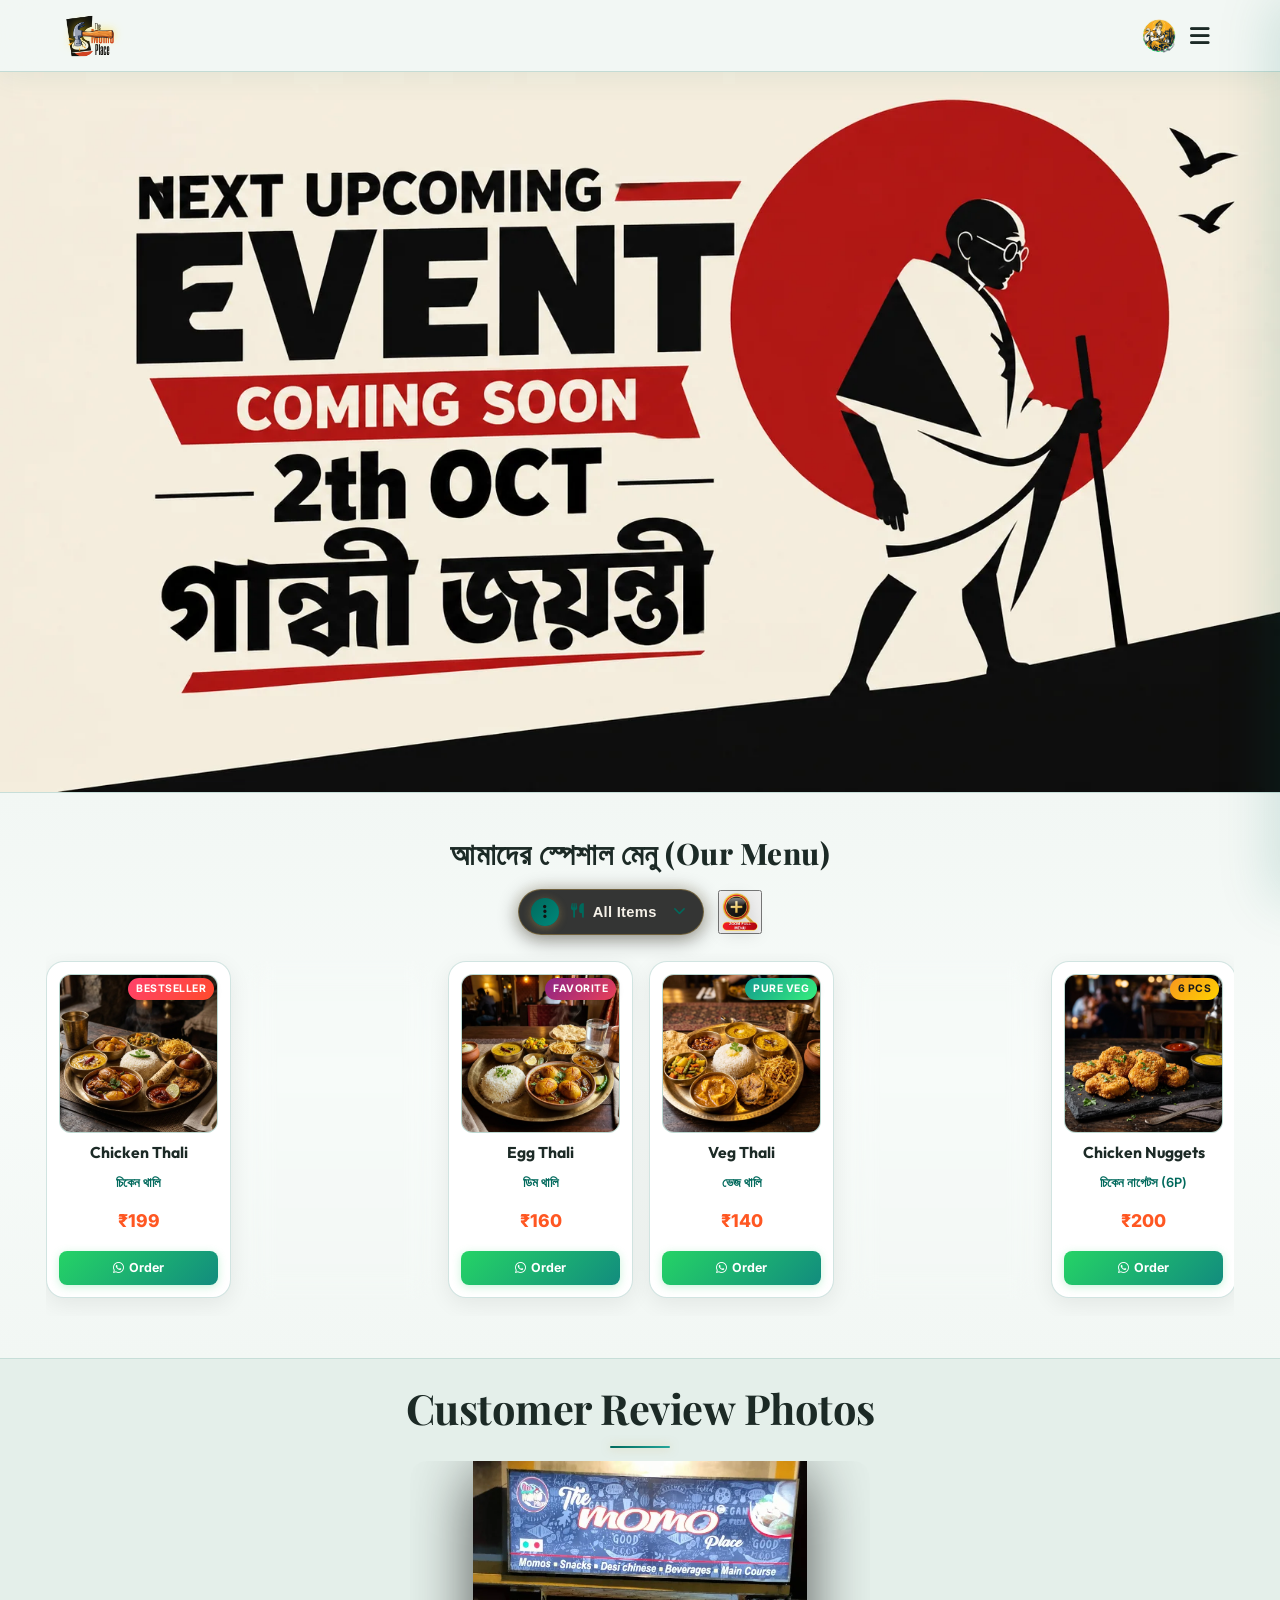
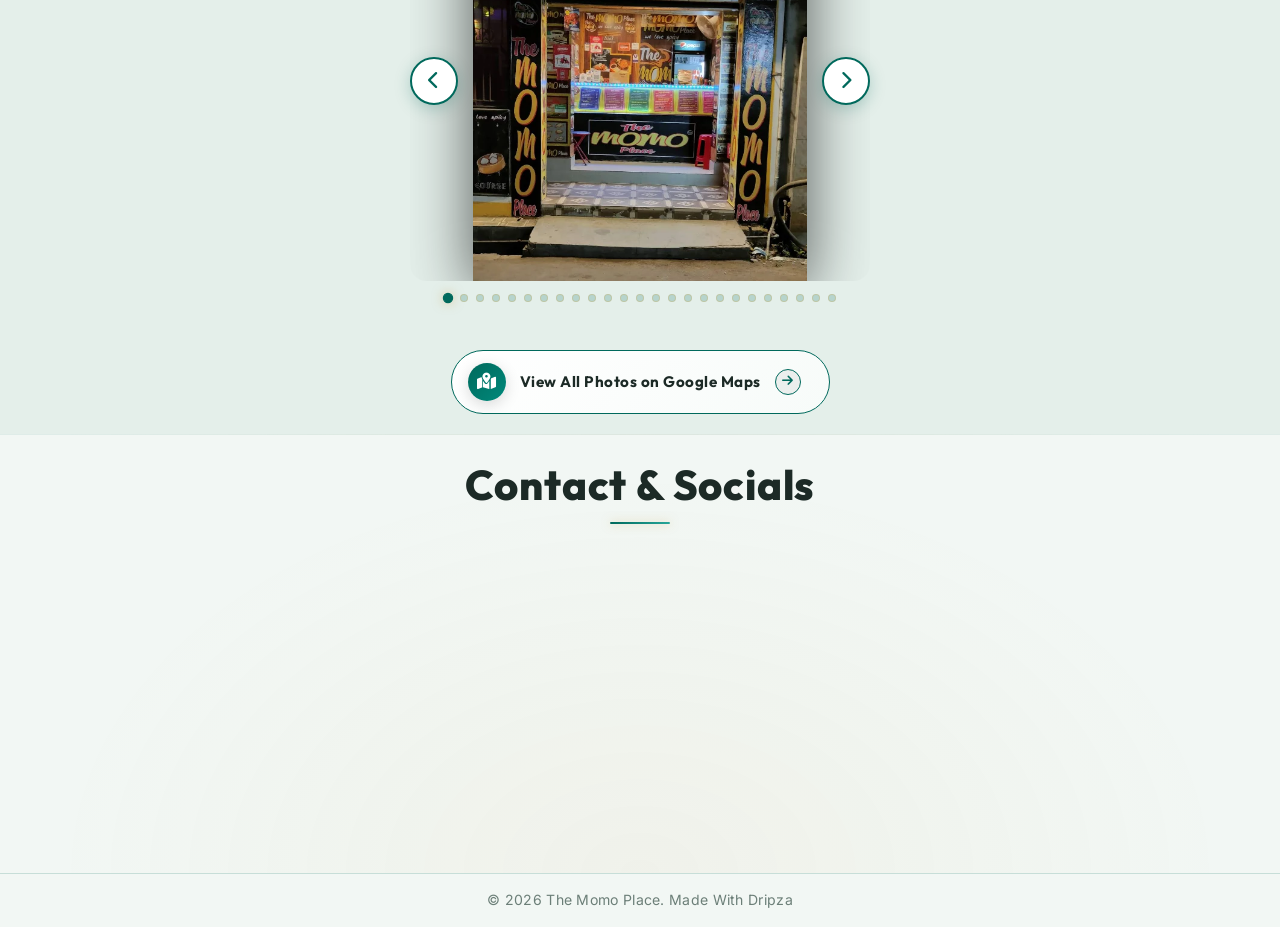
==== commit 4f0b963f: "Add clear search button in menu popup" ====
--- a/index.html
+++ b/index.html
@@ -710,29 +710,74 @@
 
                 <!-- Search Bar & Category Filter Tabs -->
                 <div class="menu-control-bar">
+                    
+
+                    <!-- Modal Category Filter Dropdown (Three-Dot Filter Menu) -->
+                    <div class="menu-filter-dropdown-wrapper" id="modal-menu-filter-dropdown-wrapper">
+            <button type="button" class="menu-filter-dots-btn" id="modal-menu-filter-dots-btn" aria-expanded="false" aria-haspopup="true" title="Filter Menu">
+                <span class="three-dots-icon-box">
+                    <i class="fas fa-ellipsis-v"></i>
+                </span>
+                <span class="current-filter-label" id="modal-current-filter-label">
+                    <i class="fas fa-utensils"></i>
+                    <span>All Items</span>
+                </span>
+                <i class="fas fa-chevron-down filter-dropdown-arrow"></i>
+            </button>
+
+            <!-- Dropdown List of Category Filter Options -->
+            <div class="menu-filter-dropdown-menu" id="modal-menu-filter-dropdown-menu">
+                <div class="menu-filter-dropdown-header">
+                    <span><i class="fas fa-filter"></i> Filter Category</span>
+                </div>
+                <div class="menu-filter-dropdown-list">
+                    <button type="button" class="menu-tab-btn active" data-category="all">
+                        <span class="tab-btn-content">
+                            <i class="fas fa-utensils tab-icon"></i>
+                            <span class="tab-title">All Items</span>
+                        </span>
+                        <i class="fas fa-check active-indicator-icon"></i>
+                    </button>
+                    <button type="button" class="menu-tab-btn" data-category="thali">
+                        <span class="tab-btn-content">
+                            <i class="fas fa-bowl-rice tab-icon"></i>
+                            <span class="tab-title">Bengali Thali</span>
+                        </span>
+                        <i class="fas fa-check active-indicator-icon"></i>
+                    </button>
+                    <button type="button" class="menu-tab-btn" data-category="snacks">
+                        <span class="tab-btn-content">
+                            <i class="fas fa-burger tab-icon"></i>
+                            <span class="tab-title">Breakfast & Snacks</span>
+                        </span>
+                        <i class="fas fa-check active-indicator-icon"></i>
+                    </button>
+                    <button type="button" class="menu-tab-btn" data-category="beverages">
+                        <span class="tab-btn-content">
+                            <i class="fas fa-mug-hot tab-icon"></i>
+                            <span class="tab-title">Tea & Coffee</span>
+                        </span>
+                        <i class="fas fa-check active-indicator-icon"></i>
+                    </button>
+                    <button type="button" class="menu-tab-btn" data-category="extras">
+                        <span class="tab-btn-content">
+                            <i class="fas fa-plate-wheat tab-icon"></i>
+                            <span class="tab-title">Sides & Extras</span>
+                        </span>
+                        <i class="fas fa-check active-indicator-icon"></i>
+                    </button>
+                </div>
+            </div>
+                </div>
+
                     <div class="search-box-wrapper">
                         <i class="fas fa-search"></i>
                         <input type="text" id="modal-menu-search-input" placeholder="খাবারের নাম লিখে খুঁজুন (Search dishes...)" autocomplete="off">
-                    </div>
-
-                    <div class="menu-category-tabs" id="modal-menu-category-tabs">
-                        <button class="menu-tab-btn active" data-category="all">
-                            <i class="fas fa-utensils"></i> All Items
+                        <button type="button" id="modal-menu-search-clear" class="search-clear-btn" aria-label="Clear search" title="à¦®à§à¦›à§‡ à¦«à§‡à¦²à§à¦¨ (Clear)">
+                            <i class="fas fa-times"></i>
                         </button>
-                        <button class="menu-tab-btn" data-category="thali">
-                            <i class="fas fa-bowl-rice"></i> Bengali Thali
-                        </button>
-                        <button class="menu-tab-btn" data-category="snacks">
-                            <i class="fas fa-burger"></i> Breakfast & Snacks
-                        </button>
-                        <button class="menu-tab-btn" data-category="beverages">
-                            <i class="fas fa-mug-hot"></i> Tea & Coffee
-                        </button>
-                        <button class="menu-tab-btn" data-category="extras">
-                            <i class="fas fa-plate-wheat"></i> Sides & Extras
-                        </button>
-                    </div>
-                </div>
+                    </div>
+            </div>
             </div>
 
             <div class="full-menu-modal-body">
--- a/styles.css
+++ b/styles.css
@@ -3321,28 +3321,28 @@
 }
 
 .full-menu-modal-header {
-    padding: 10px 24px;
+    padding: 9px 20px;
     display: flex;
     align-items: center;
     justify-content: space-between;
-    border-bottom: 1px solid rgba(255, 255, 255, 0.06);
+    border-bottom: 1px solid rgba(255, 255, 255, 0.08);
 }
 
 .full-menu-modal-header-left {
     display: flex;
     align-items: center;
-    gap: 14px;
+    gap: 12px;
 }
 
 .menu-modal-close-btn {
     display: inline-flex;
     align-items: center;
-    gap: 7px;
+    gap: 6px;
     background: rgba(201, 162, 75, 0.15);
     border: 1px solid var(--accent-gold);
     color: var(--accent-gold);
-    padding: 6px 16px;
-    border-radius: 25px;
+    padding: 6px 14px;
+    border-radius: 20px;
     font-weight: 700;
     font-size: 0.86rem;
     cursor: pointer;
@@ -3358,7 +3358,7 @@
 
 .full-menu-modal-title {
     font-family: 'Playfair Display', 'Tiro Bangla', serif;
-    font-size: 1.2rem;
+    font-size: 1.22rem;
     font-weight: 700;
     color: var(--text-primary, #ffffff);
 }
@@ -3380,8 +3380,8 @@
     background: rgba(201, 162, 75, 0.15);
     border: 1px solid var(--accent-gold);
     color: var(--accent-gold);
-    padding: 6px 14px;
-    border-radius: 25px;
+    padding: 6px 13px;
+    border-radius: 20px;
     text-decoration: none;
     font-weight: 700;
     font-size: 0.84rem;
@@ -3400,10 +3400,10 @@
     background: linear-gradient(135deg, var(--accent-gold), var(--accent-amber));
     color: #ffffff !important;
     padding: 6px 15px;
-    border-radius: 25px;
+    border-radius: 20px;
     text-decoration: none;
     font-weight: 700;
-    font-size: 0.84rem;
+    font-size: 0.85rem;
     transition: all 0.3s ease;
 }
 
@@ -3416,13 +3416,13 @@
     display: inline-flex;
     align-items: center;
     justify-content: center;
-    width: 36px;
-    height: 36px;
+    width: 34px;
+    height: 34px;
     border-radius: 50%;
     background: var(--bg-card, rgba(255, 255, 255, 0.1));
     border: 1px solid var(--glass-border, rgba(255, 255, 255, 0.2));
     color: var(--text-primary, #ffffff);
-    font-size: 1rem;
+    font-size: 0.95rem;
     cursor: pointer;
     transition: all 0.3s ease;
 }
@@ -3440,20 +3440,20 @@
     overscroll-behavior: contain;
     overflow-y: auto;
     -webkit-overflow-scrolling: touch;
-    padding: 4px 0 60px;
+    padding: 4px 0 50px;
     background: var(--bg-deep, #0d0d0d);
 }
 
 /* Modal Hero */
 .full-menu-modal-top-section .full-menu-hero {
     text-align: center;
-    padding: 20px 20px 10px;
+    padding: 12px 18px 6px;
 }
 
 .full-menu-modal-top-section .full-menu-hero h1 {
     font-family: 'Playfair Display', 'Tiro Bangla', serif;
-    font-size: 2.1rem;
-    font-weight: 800;
+    font-size: 1.45rem;
+    font-weight: 700;
     color: var(--text-primary, #ffffff);
     margin-bottom: 0;
     line-height: 1.25;
@@ -3462,34 +3462,48 @@
 .full-menu-modal-top-section .full-menu-hero h1 .bengali-heading {
     color: var(--accent-gold);
     display: inline-block;
-    font-size: 1.65rem;
-    margin-left: 12px;
+    font-size: 1.2rem;
+    margin-left: 10px;
     font-family: 'Tiro Bangla', serif;
-    font-weight: 700;
-}
-
-/* Modal Controls */
+    font-weight: 600;
+}
+
+/* Modal Controls inside Top Section */
 .full-menu-modal-top-section .menu-control-bar {
     max-width: 950px;
     margin: 0 auto;
-    padding: 8px 20px 4px;
-}
-
-.full-menu-modal-top-section .menu-category-tabs {
-    margin-bottom: 0 !important;
-    padding-bottom: 2px !important;
+    padding: 8px 20px 10px;
+    display: flex;
+    align-items: center;
+    justify-content: space-between;
+    gap: 12px;
+}
+
+.full-menu-modal-top-section .menu-filter-dropdown-wrapper {
+    margin: 0 !important;
+    flex-shrink: 0;
+}
+
+.full-menu-modal-top-section .menu-filter-dropdown-menu {
+    left: 0;
+    transform: translateX(0) translateY(-10px) scale(0.96);
+}
+
+.full-menu-modal-top-section .menu-filter-dropdown-wrapper.open .menu-filter-dropdown-menu {
+    transform: translateX(0) translateY(0) scale(1);
 }
 
 .full-menu-modal-top-section .search-box-wrapper {
     position: relative;
-    margin-bottom: 14px;
-}
-
+    margin-bottom: 0 !important;
+    flex: 1;
+    min-width: 0;
+}
 .full-menu-modal-top-section .search-box-wrapper input {
     width: 100%;
     background: var(--bg-card, rgba(24, 24, 24, 0.96));
     border: 1.5px solid var(--glass-border, rgba(201, 162, 75, 0.35));
-    padding: 12px 20px 12px 48px;
+    padding: 12px 42px 12px 48px;
     border-radius: 30px;
     color: var(--text-primary, #ffffff);
     font-size: 0.98rem;
@@ -3509,13 +3523,56 @@
     background: var(--bg-card);
 }
 
-.full-menu-modal-top-section .search-box-wrapper i {
+.full-menu-modal-top-section .search-box-wrapper > i.fa-search,
+.full-menu-modal-top-section .search-box-wrapper > i.search-icon {
     position: absolute;
     left: 18px;
     top: 50%;
     transform: translateY(-50%);
     color: var(--accent-gold);
     font-size: 1.1rem;
+    pointer-events: none;
+}
+
+.full-menu-modal-top-section .search-box-wrapper .search-clear-btn {
+    position: absolute;
+    right: 12px;
+    top: 50%;
+    transform: translateY(-50%);
+    width: 26px;
+    height: 26px;
+    border-radius: 50%;
+    background: rgba(255, 255, 255, 0.12);
+    border: 1px solid rgba(201, 162, 75, 0.3);
+    color: var(--accent-gold, #c9a24b);
+    cursor: pointer;
+    display: none;
+    align-items: center;
+    justify-content: center;
+    padding: 0;
+    transition: all 0.25s ease;
+    z-index: 3;
+}
+
+.full-menu-modal-top-section .search-box-wrapper .search-clear-btn.visible {
+    display: flex;
+}
+
+.full-menu-modal-top-section .search-box-wrapper .search-clear-btn:hover {
+    background: var(--accent-gold, #c9a24b);
+    color: #000000;
+    border-color: var(--accent-gold, #c9a24b);
+    transform: translateY(-50%) scale(1.1);
+    box-shadow: 0 0 10px rgba(201, 162, 75, 0.4);
+}
+
+.full-menu-modal-top-section .search-box-wrapper .search-clear-btn i {
+    position: static;
+    transform: none;
+    font-size: 0.78rem;
+    color: inherit;
+    pointer-events: none;
+    line-height: 1;
 }
 
 /* Compact Grid inside Modal */
@@ -3568,13 +3625,13 @@
 /* Modal Responsive */
 @media (max-width: 768px) {
     .full-menu-modal-header {
-        padding: 8px 12px;
+        padding: 7px 12px;
     }
     .menu-modal-close-btn span {
         display: none;
     }
     .full-menu-modal-title {
-        font-size: 1rem;
+        font-size: 1.08rem;
     }
     .menu-modal-timing-btn span {
         display: none;
@@ -3582,17 +3639,42 @@
     .menu-modal-call-btn span {
         display: none;
     }
-    .full-menu-modal-top-section .full-menu-hero h1 {
-        font-size: 1.55rem;
-    }
-    .full-menu-modal-top-section .full-menu-hero h1 .bengali-heading {
-        font-size: 1.25rem;
-        display: block;
-        margin-left: 0;
-        margin-top: 4px;
+    .full-menu-modal-top-section .full-menu-hero {
+        padding: 6px 10px 4px;
     }
     .full-menu-modal-top-section .menu-control-bar {
-        padding: 6px 12px 2px;
+        padding: 6px 12px 8px;
+        gap: 8px;
+    }
+    .full-menu-modal-top-section .menu-filter-dots-btn {
+        padding: 6px 11px 6px 8px;
+        font-size: 0.8rem;
+        gap: 6px;
+    }
+    .full-menu-modal-top-section .menu-filter-dots-btn .three-dots-icon-box {
+        width: 22px;
+        height: 22px;
+        font-size: 0.75rem;
+    }
+    .full-menu-modal-top-section .search-box-wrapper {
+        margin-bottom: 0 !important;
+    }
+    .full-menu-modal-top-section .search-box-wrapper input {
+        padding: 8px 32px 8px 34px;
+        font-size: 0.84rem;
+    }
+    .full-menu-modal-top-section .search-box-wrapper > i.fa-search,
+    .full-menu-modal-top-section .search-box-wrapper > i.search-icon {
+        left: 11px;
+        font-size: 0.85rem;
+    }
+    .full-menu-modal-top-section .search-box-wrapper .search-clear-btn {
+        right: 8px;
+        width: 22px;
+        height: 22px;
+    }
+    .full-menu-modal-top-section .search-box-wrapper .search-clear-btn i {
+        font-size: 0.68rem;
     }
     .full-menu-modal-top-section .menu-category-tabs {
         margin-bottom: 0 !important;
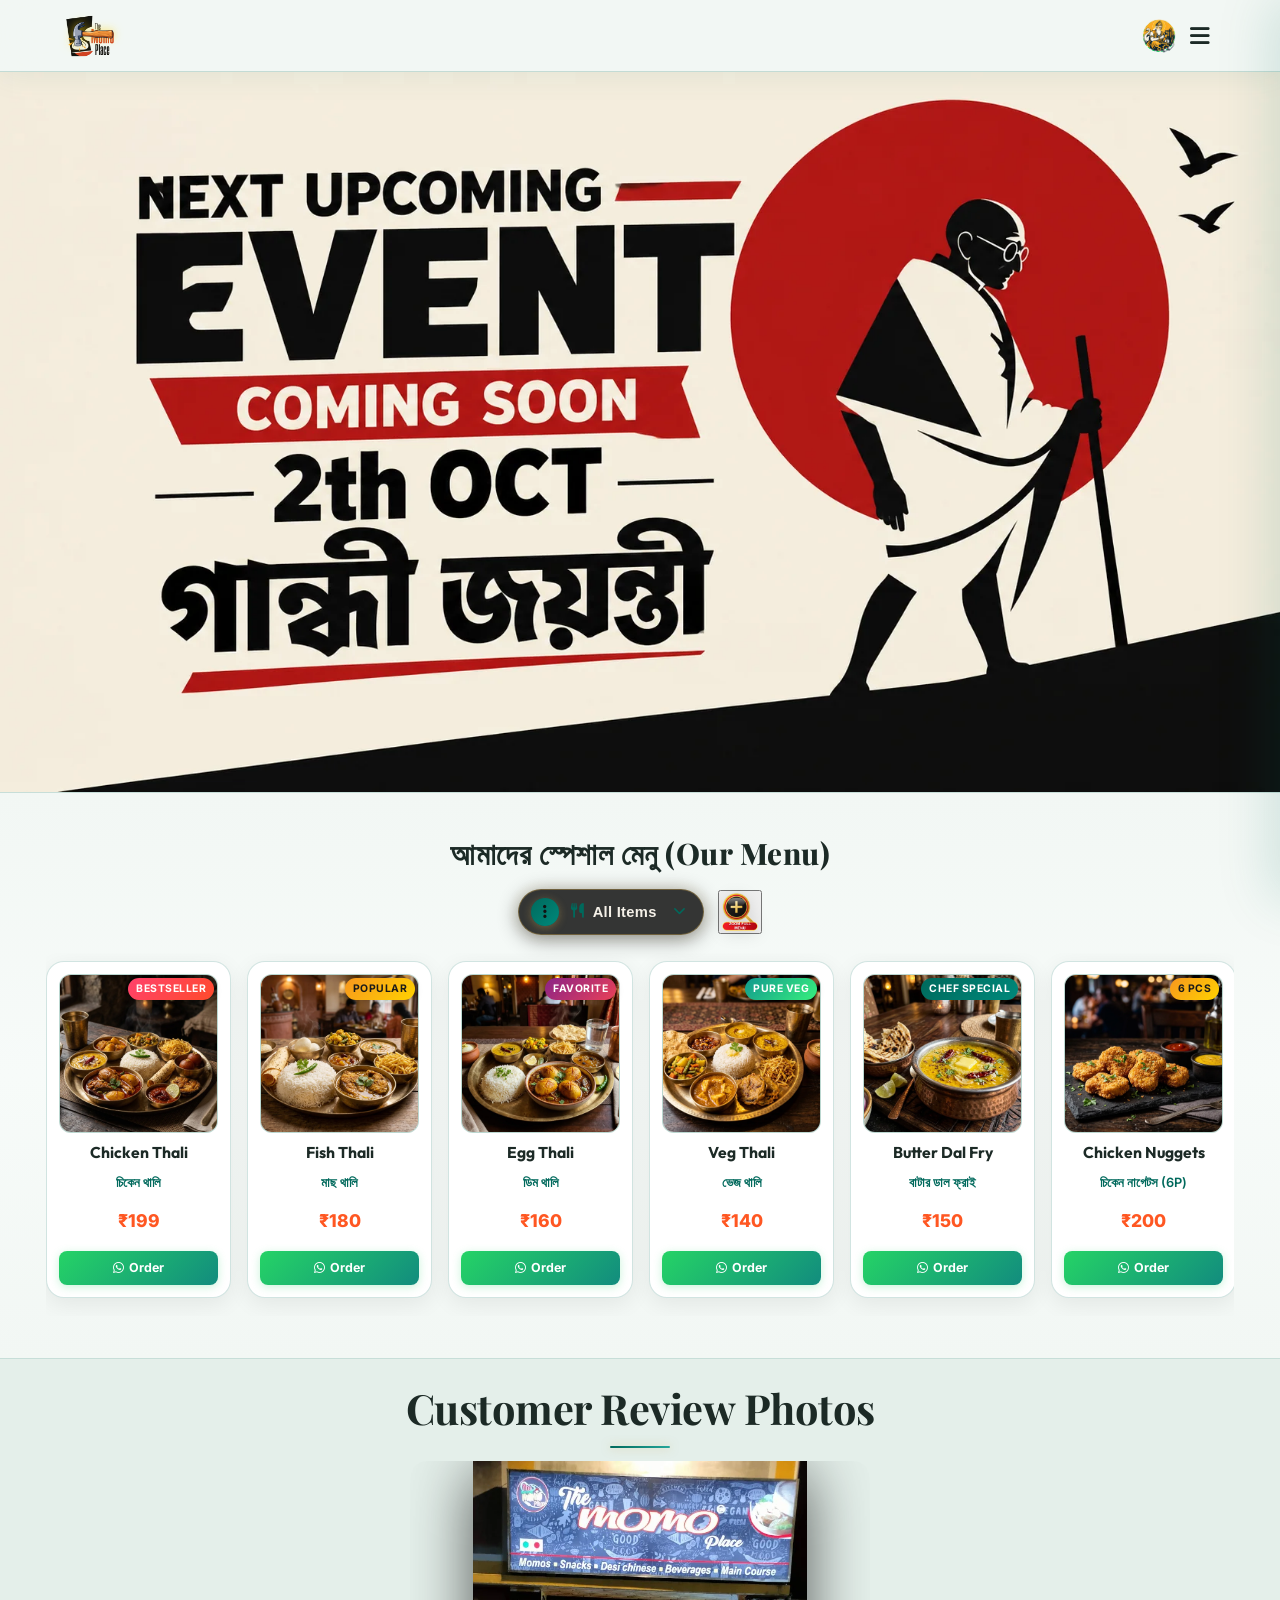
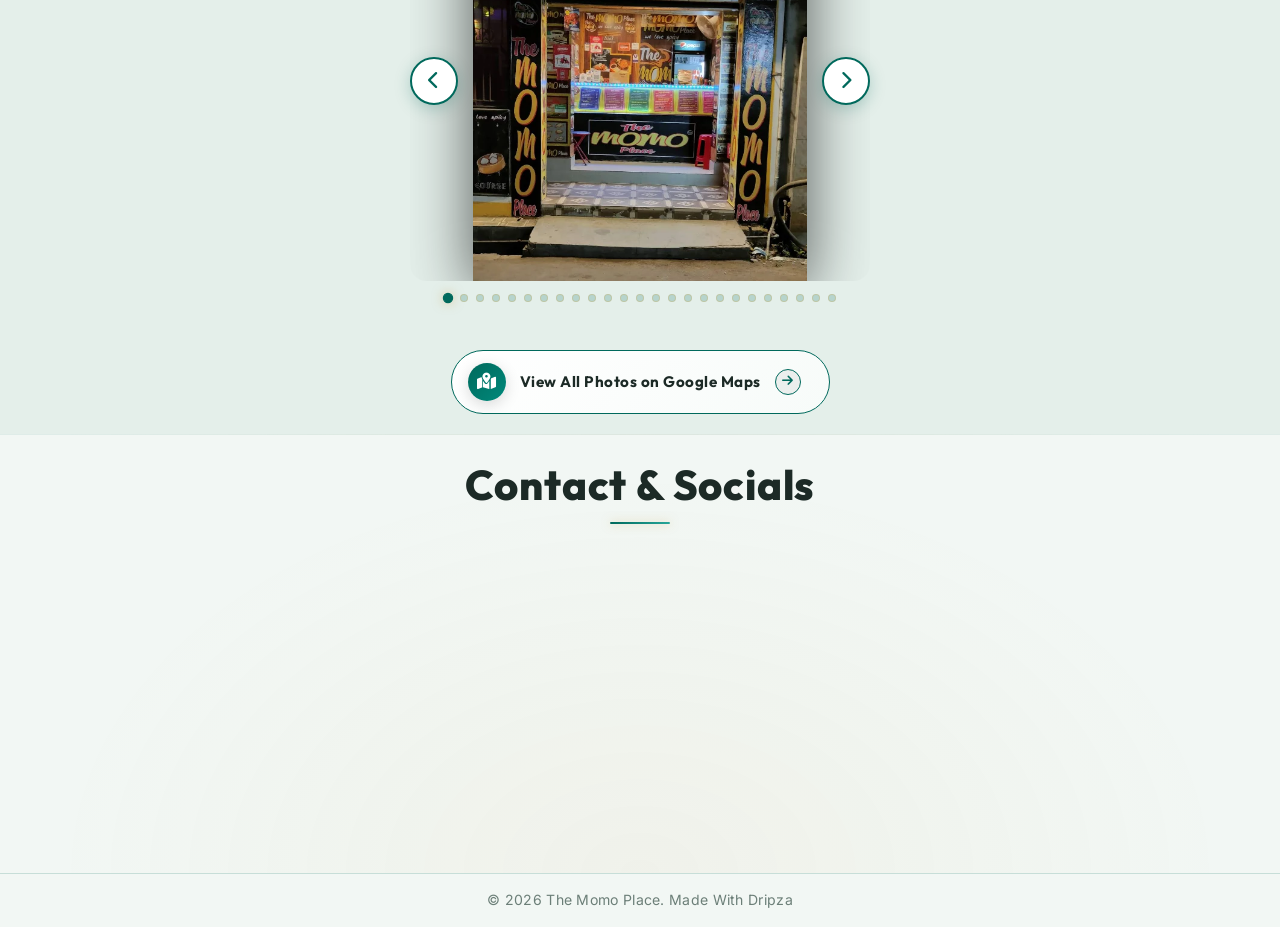
==== commit 8f852964: "Update search input keypad dismiss on enter" ====
--- a/index.html
+++ b/index.html
@@ -772,7 +772,7 @@
 
                     <div class="search-box-wrapper">
                         <i class="fas fa-search"></i>
-                        <input type="text" id="modal-menu-search-input" placeholder="খাবারের নাম লিখে খুঁজুন (Search dishes...)" autocomplete="off">
+                        <input type="text" id="modal-menu-search-input" placeholder="খাবারের নাম লিখে খুঁজুন (Search dishes...)" autocomplete="off" enterkeyhint="search">
                         <button type="button" id="modal-menu-search-clear" class="search-clear-btn" aria-label="Clear search" title="à¦®à§à¦›à§‡ à¦«à§‡à¦²à§à¦¨ (Clear)">
                             <i class="fas fa-times"></i>
                         </button>
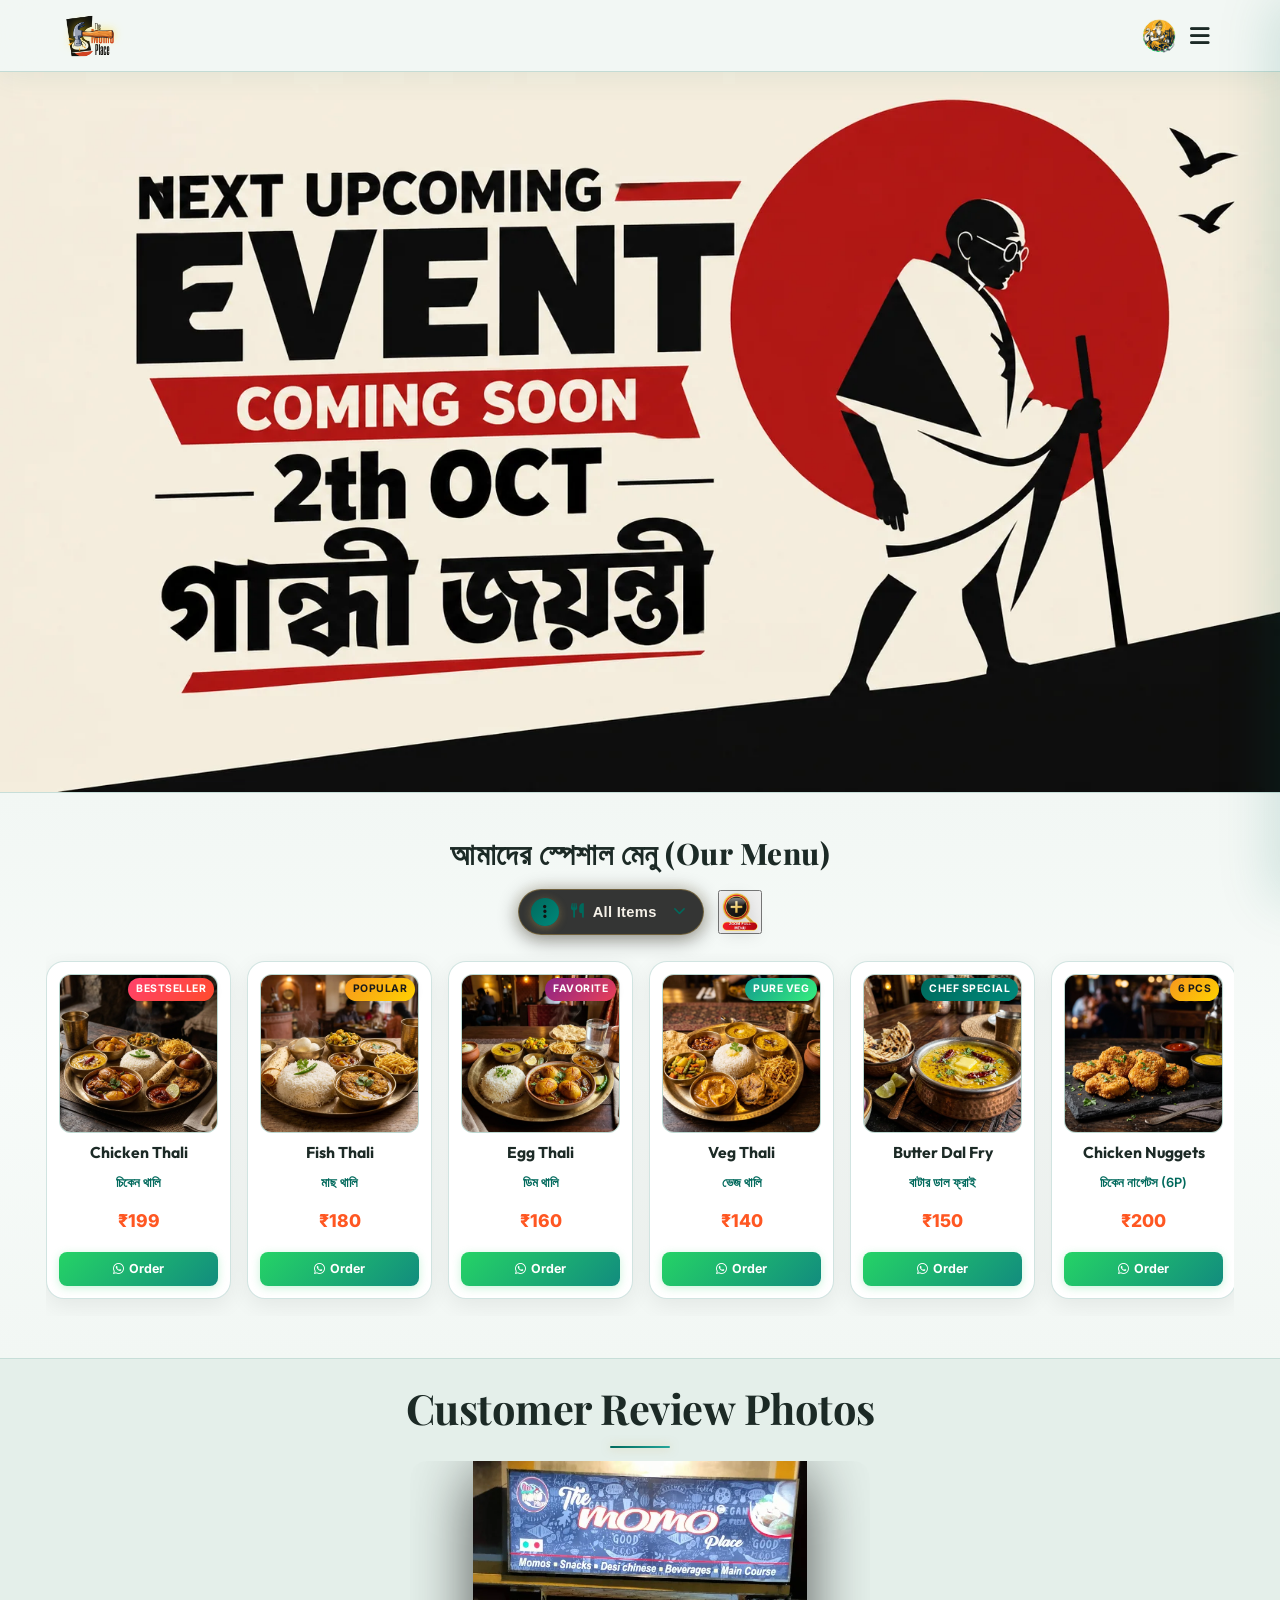
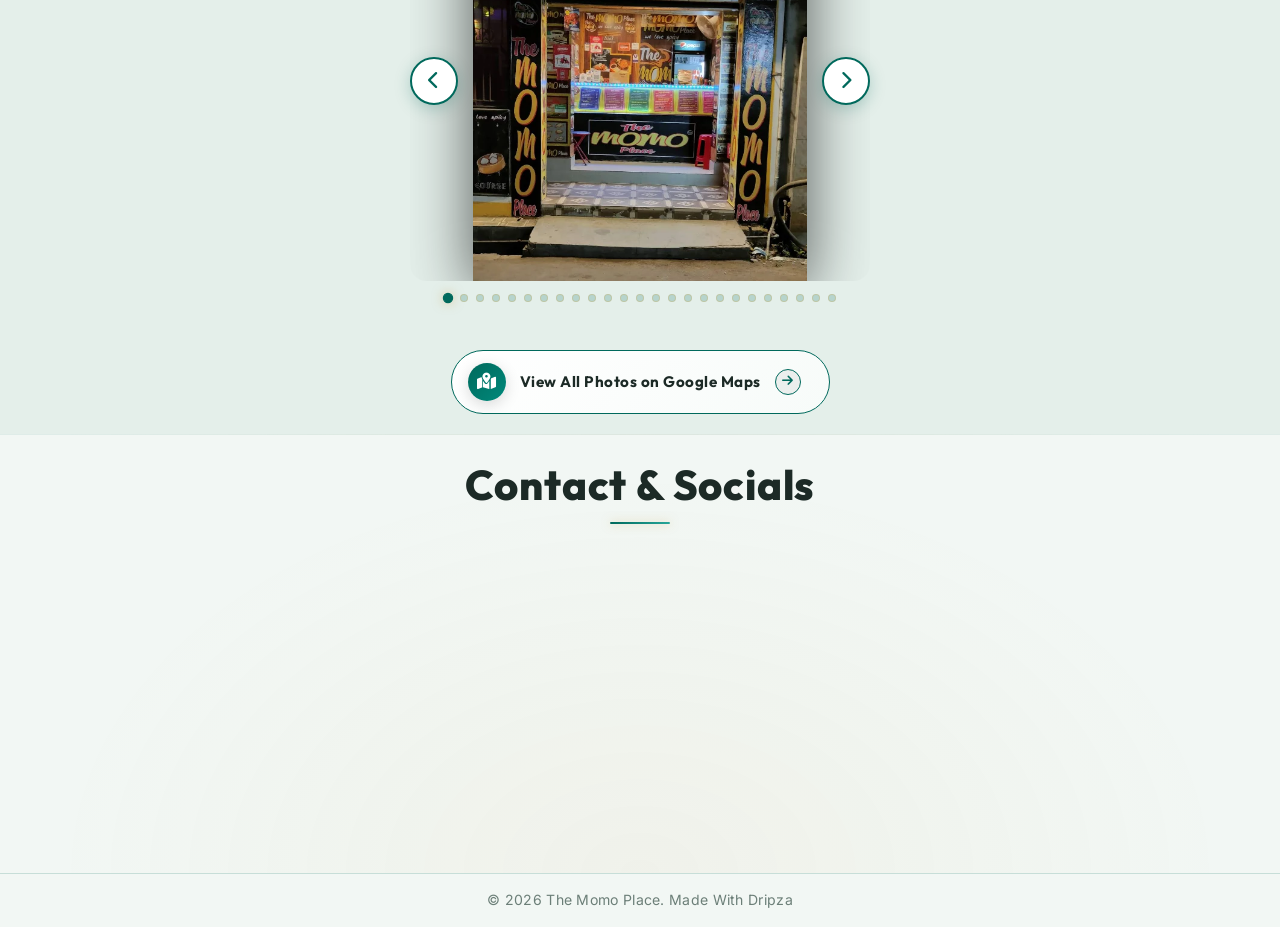
==== commit 8907f474: "perf: smooth scroll - passive listeners, momentum drag, remove backdrop-filter, pause animation on s" ====
--- a/index.html
+++ b/index.html
@@ -1225,6 +1225,6 @@
         </div>
     </div>
 
-    <script src="script.js"></script>
+    <script src="script.js?v=1.4"></script>
 </body>
 </html>
--- a/styles.css
+++ b/styles.css
@@ -2711,8 +2711,6 @@
     font-size: 0.92rem;
     font-weight: 600;
     cursor: pointer;
-    backdrop-filter: blur(12px);
-    -webkit-backdrop-filter: blur(12px);
     box-shadow: 0 4px 20px rgba(0, 0, 0, 0.45), 0 0 15px rgba(201, 162, 75, 0.15);
     transition: all 0.3s cubic-bezier(0.25, 0.8, 0.25, 1);
     user-select: none;
@@ -2834,6 +2832,9 @@
     padding-right: 4px;
     scrollbar-width: thin;
     scrollbar-color: rgba(201, 162, 75, 0.6) rgba(255, 255, 255, 0.05);
+    will-change: scroll-position;
+    transform: translateZ(0);
+    -webkit-transform: translateZ(0);
 }
 
 .menu-filter-dropdown-list::-webkit-scrollbar {
@@ -2993,7 +2994,7 @@
     overflow-x: auto;
     overflow-y: hidden;
     scroll-behavior: smooth;
-    scroll-snap-type: x mandatory;
+    scroll-snap-type: x proximity;
     -webkit-overflow-scrolling: touch;
     padding: 8px 6px 18px;
     width: 100%;
@@ -3034,12 +3035,12 @@
     padding: 12px;
     text-align: center;
     box-shadow: 0 6px 22px rgba(0, 0, 0, 0.07) !important;
-    backdrop-filter: blur(12px);
-    -webkit-backdrop-filter: blur(12px);
     transition: transform 0.35s cubic-bezier(0.2, 0.8, 0.2, 1), border-color 0.35s ease, box-shadow 0.35s ease;
     animation: floatMenuItem 4.5s ease-in-out infinite alternate;
     user-select: none;
     position: relative;
+    will-change: transform;
+    contain: layout style;
 }
 
 .food-menu-card:nth-child(even) { animation-delay: 0.8s; }
@@ -3283,8 +3284,6 @@
     position: absolute;
     inset: 0;
     background: rgba(0, 0, 0, 0.72);
-    backdrop-filter: blur(12px);
-    -webkit-backdrop-filter: blur(12px);
 }
 
 .full-menu-modal-container {
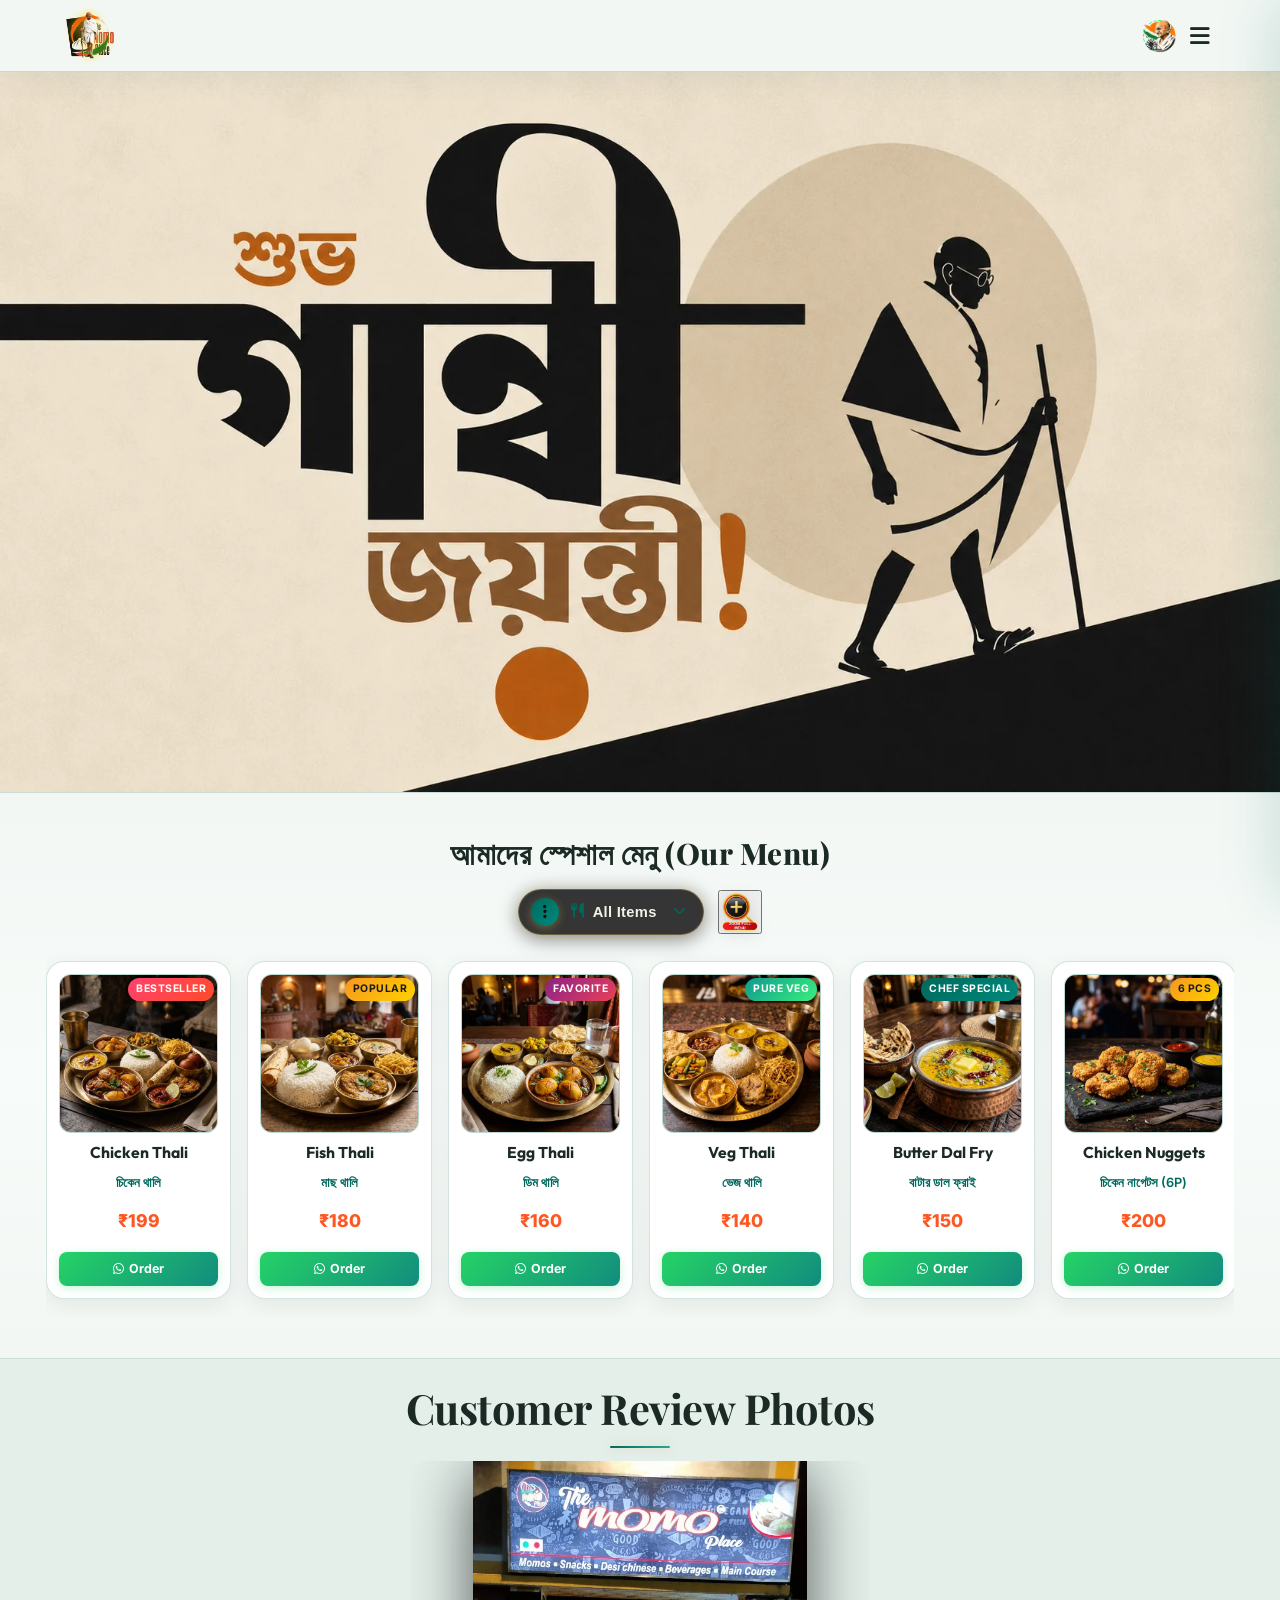
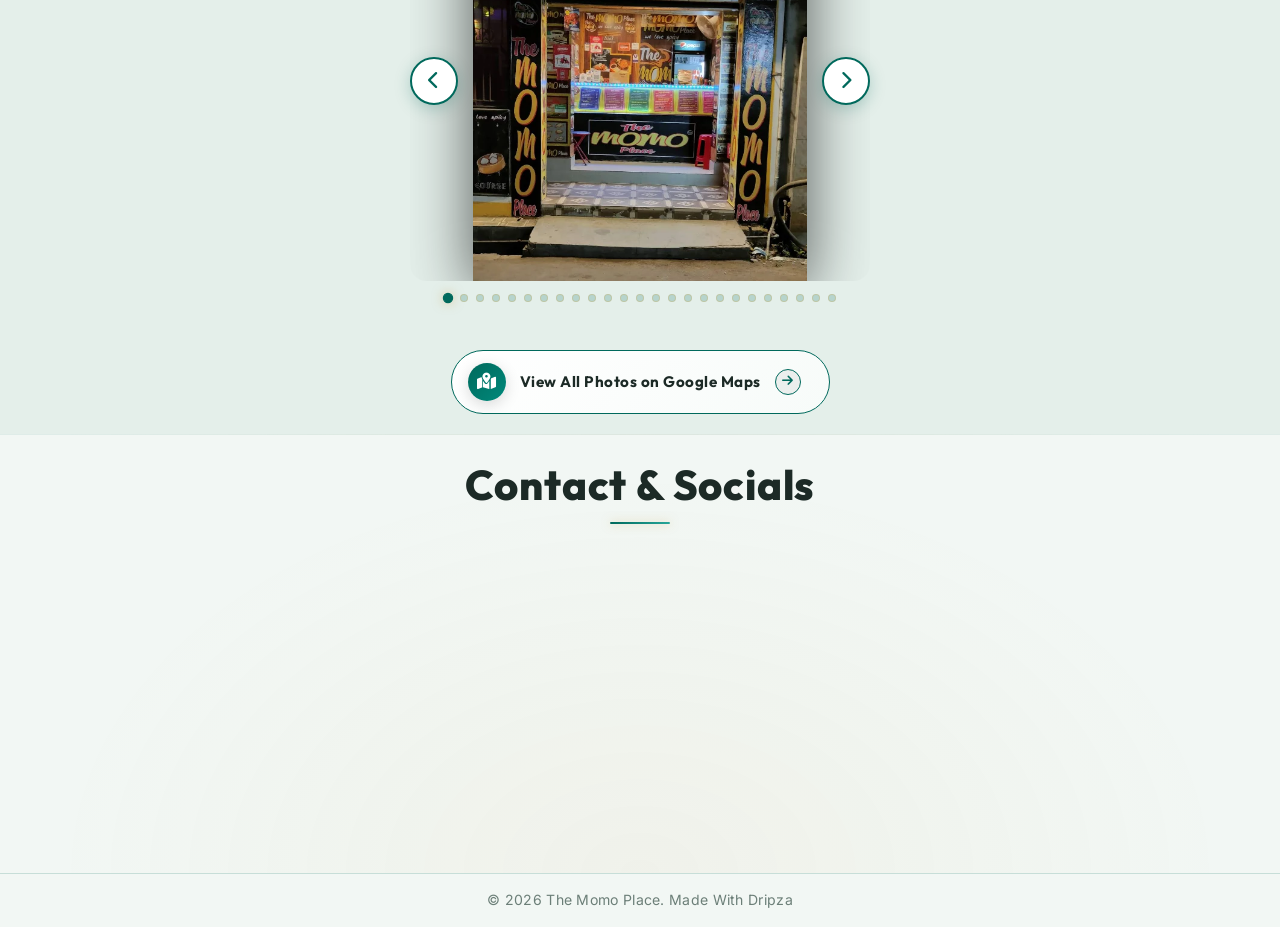
==== commit 5a1e9b58: "update: add Gandhi Jayanti assets and update header" ====
--- a/index.html
+++ b/index.html
@@ -24,13 +24,13 @@
         <div class="logo-container">
             <img src="assets/the_momo_place_logo.webp" alt="The Momo Place Logo" class="logo-brand-img">
             <div class="logo-text-wrapper">
-                <span class="animated-football-header" title="Ganesh Chaturthi Special">
-                    <img src="assets/ganesh_run_icon.webp" alt="Ganesh Run Icon" style="object-fit: contain; filter: drop-shadow(0 0 5px rgba(255, 215, 0, 0.6));">
+                <span class="animated-football-header" title="Gandhi Jayanti Special">
+                    <img src="assets/gandhi_jayanti_run_icon.webp" alt="Gandhi Jayanti Run Icon" style="object-fit: contain; filter: drop-shadow(0 0 5px rgba(255, 215, 0, 0.6));">
                 </span>
                 <span class="logo-text">The Momo Place</span>
             </div>
         </div>
-        <span class="rath-yatra-header-text">শুভ বিশ্বকর্মা পূজা!</span>
+        <span class="rath-yatra-header-text">শুভ গান্ধী জয়ন্তী!</span>
         <ul class="nav-links">
             <li><a href="#home">Home</a></li>
             <li><a href="#menu">Menu</a></li>
@@ -39,10 +39,10 @@
         </ul>
         <div class="navbar-actions">
             <!-- Rakhi Purnima Button for Poster -->
-            <button class="fifa-btn" id="open-promo-modal-direct-btn" title="Show Ganesh Chaturthi Special Poster">
+            <button class="fifa-btn" id="open-promo-modal-direct-btn" title="Show Gandhi Jayanti Special Poster">
                 <div class="fifa-container">
                     <div class="fifa-magic-ring"></div>
-                    <img src="assets/ganesh_icon.webp" alt="Ganesh Special" class="fifa-svg" style="object-fit: contain;">
+                    <img src="assets/gandhi_jayanti_icon.webp" alt="Gandhi Jayanti Special" class="fifa-svg" style="object-fit: contain;">
                 </div>
             </button>
             
@@ -55,7 +55,7 @@
     <!-- Hero Section -->
     <section id="home" class="hero">
         <div class="hero-bg banner-box">
-            <img src="assets/aj_restaurant_banner_1.webp" alt="AJ Restaurant & Cafe Banner" class="active">
+            <img src="assets/gandhi_jayanti_banner_1.webp" alt="Gandhi Jayanti Banner" class="active">
             <img src="assets/hero_banner_1.webp" alt="The Momo Place Hero Banner 1">
             <img src="assets/hero_banner_2.webp" alt="The Momo Place Hero Banner 2">
             <img src="assets/hero_banner_3.webp" alt="The Momo Place Hero Banner 3">
--- a/styles.css
+++ b/styles.css
@@ -2996,6 +2996,7 @@
     scroll-behavior: smooth;
     scroll-snap-type: x proximity;
     -webkit-overflow-scrolling: touch;
+    touch-action: pan-x pan-y;
     padding: 8px 6px 18px;
     width: 100%;
     cursor: grab;
@@ -4090,3 +4091,10 @@
         font-size: 0.7rem;
     }
 }
+
+/* Mobile touch vertical page scroll compatibility */
+.main-menu-scroll-wrapper,
+.main-menu-scroll-track,
+.main-menu-scroll-track .food-menu-card {
+    touch-action: pan-x pan-y !important;
+}
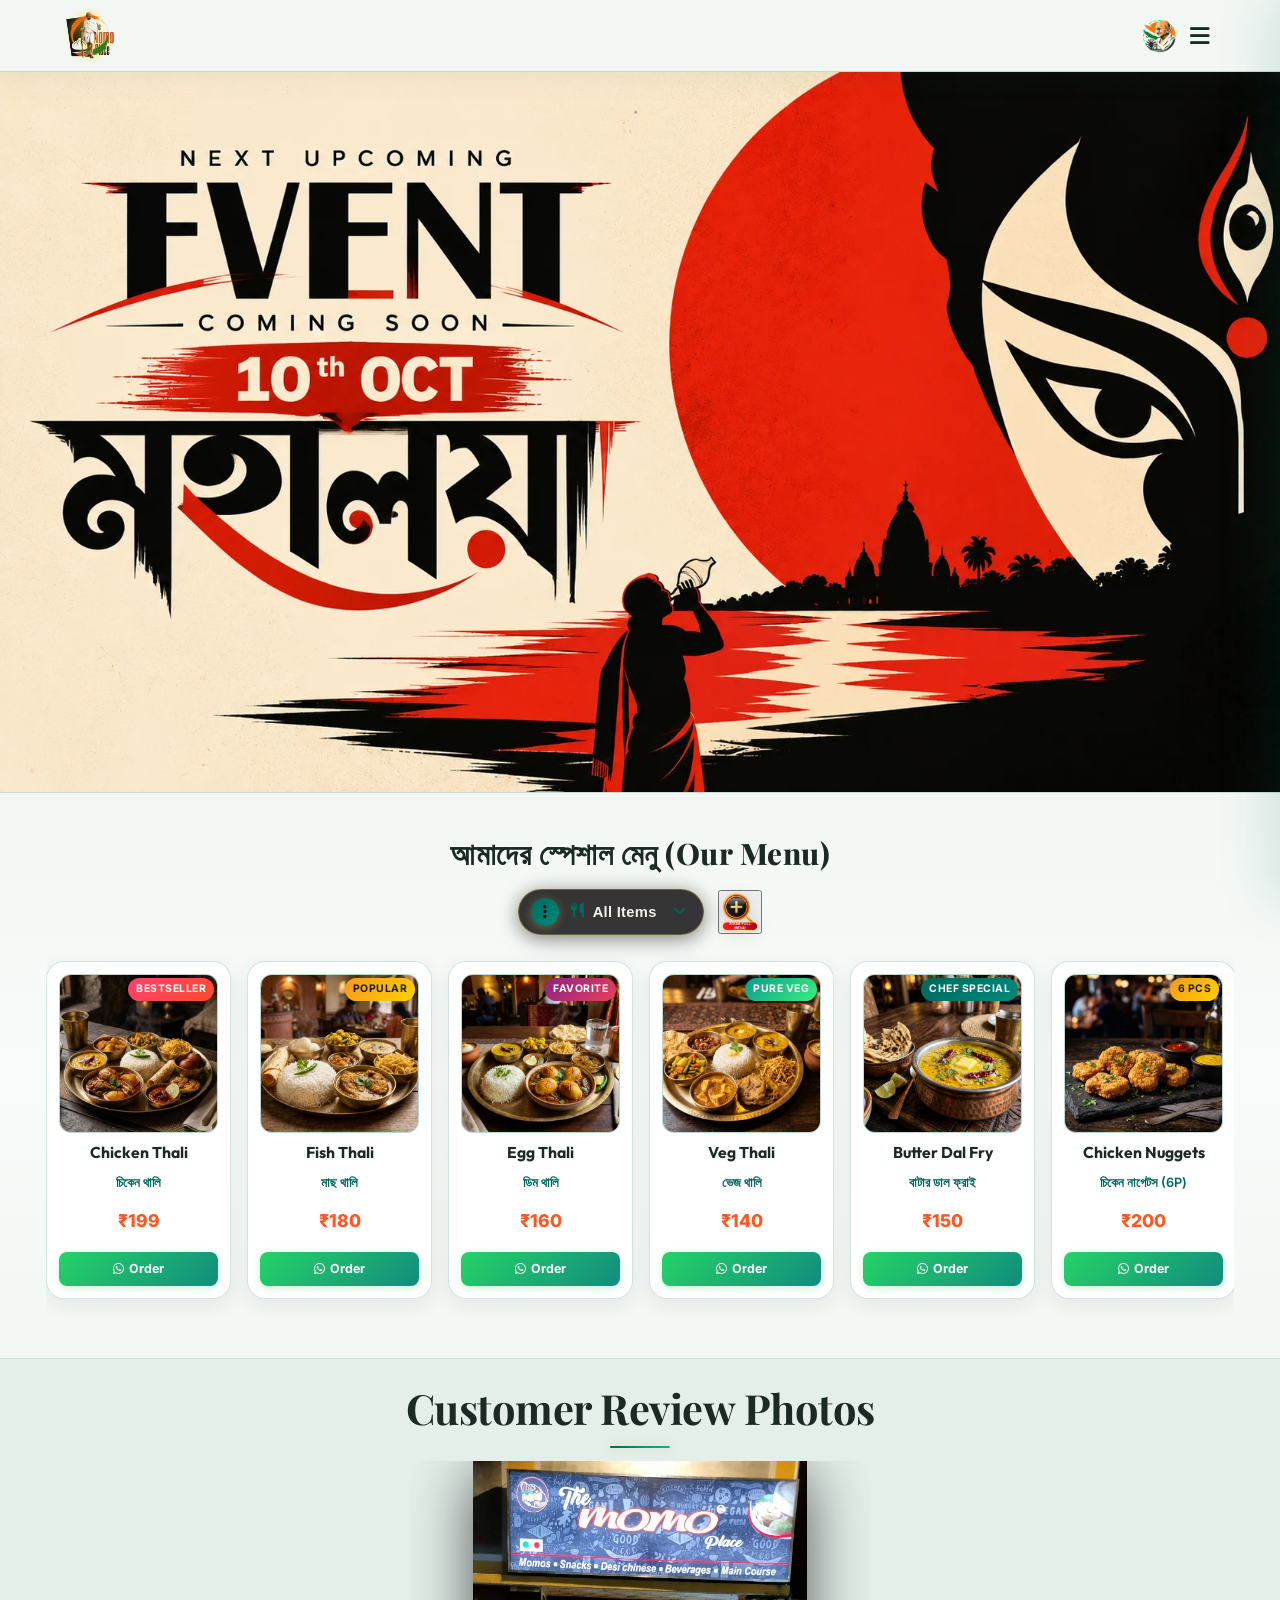
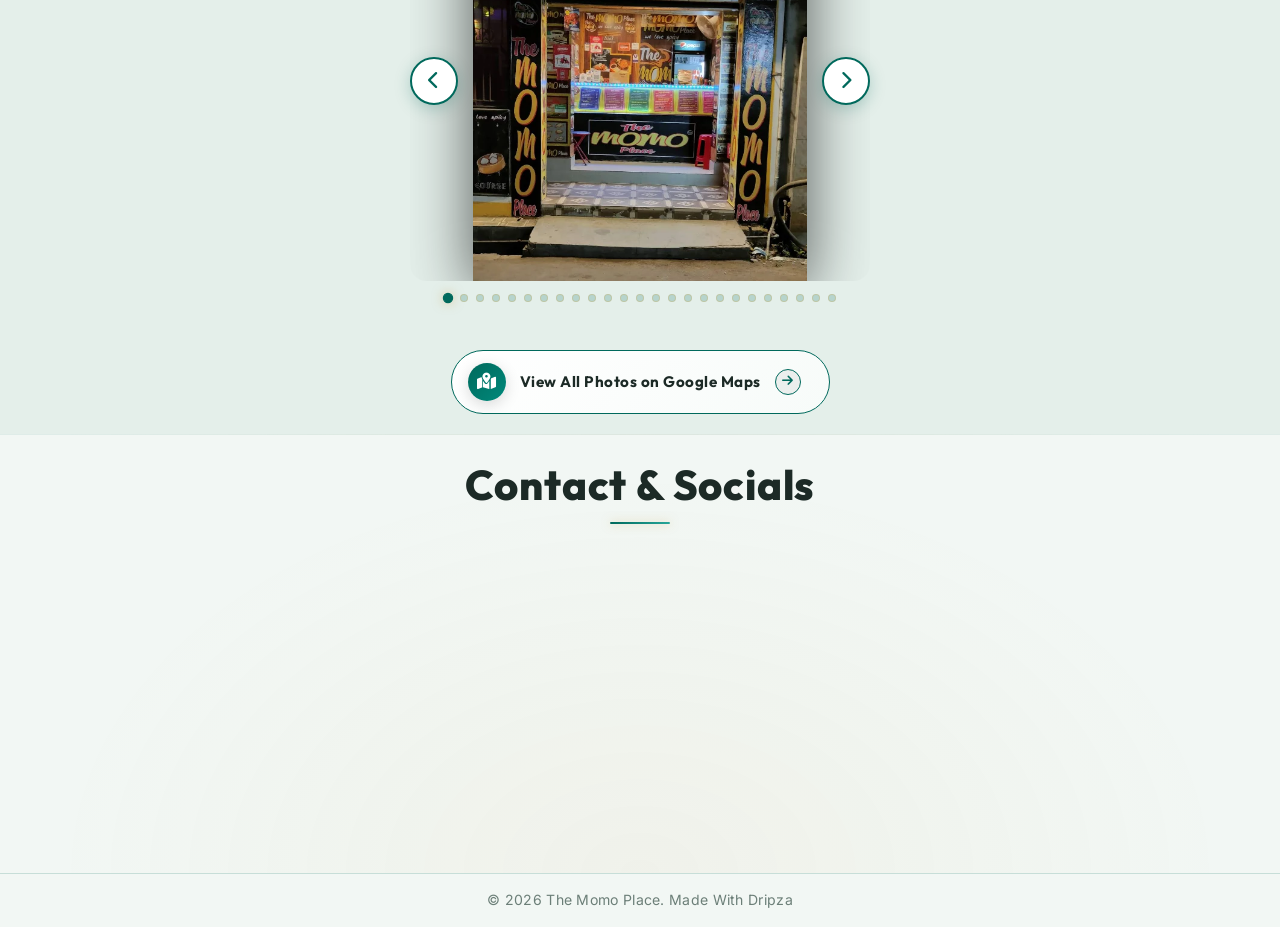
==== commit 432d2794: "Update website content and assets" ====
--- a/index.html
+++ b/index.html
@@ -30,7 +30,7 @@
                 <span class="logo-text">The Momo Place</span>
             </div>
         </div>
-        <span class="rath-yatra-header-text">শুভ গান্ধী জয়ন্তী!</span>
+        <span class="rath-yatra-header-text">hello evryone</span>
         <ul class="nav-links">
             <li><a href="#home">Home</a></li>
             <li><a href="#menu">Menu</a></li>
@@ -55,7 +55,7 @@
     <!-- Hero Section -->
     <section id="home" class="hero">
         <div class="hero-bg banner-box">
-            <img src="assets/gandhi_jayanti_banner_1.webp" alt="Gandhi Jayanti Banner" class="active">
+            <img src="assets/mahalaya_festival_banner_1.webp" alt="Mahalaya Festival Banner" class="active">
             <img src="assets/hero_banner_1.webp" alt="The Momo Place Hero Banner 1">
             <img src="assets/hero_banner_2.webp" alt="The Momo Place Hero Banner 2">
             <img src="assets/hero_banner_3.webp" alt="The Momo Place Hero Banner 3">
--- a/styles.css
+++ b/styles.css
@@ -1122,6 +1122,7 @@
     font-weight: 800;
     letter-spacing: 0.5px;
     color: #8B1A1A;
+    text-shadow: 0 1px 2px rgba(0, 0, 0, 0.15);
     white-space: nowrap;
     opacity: 0;
     pointer-events: none;
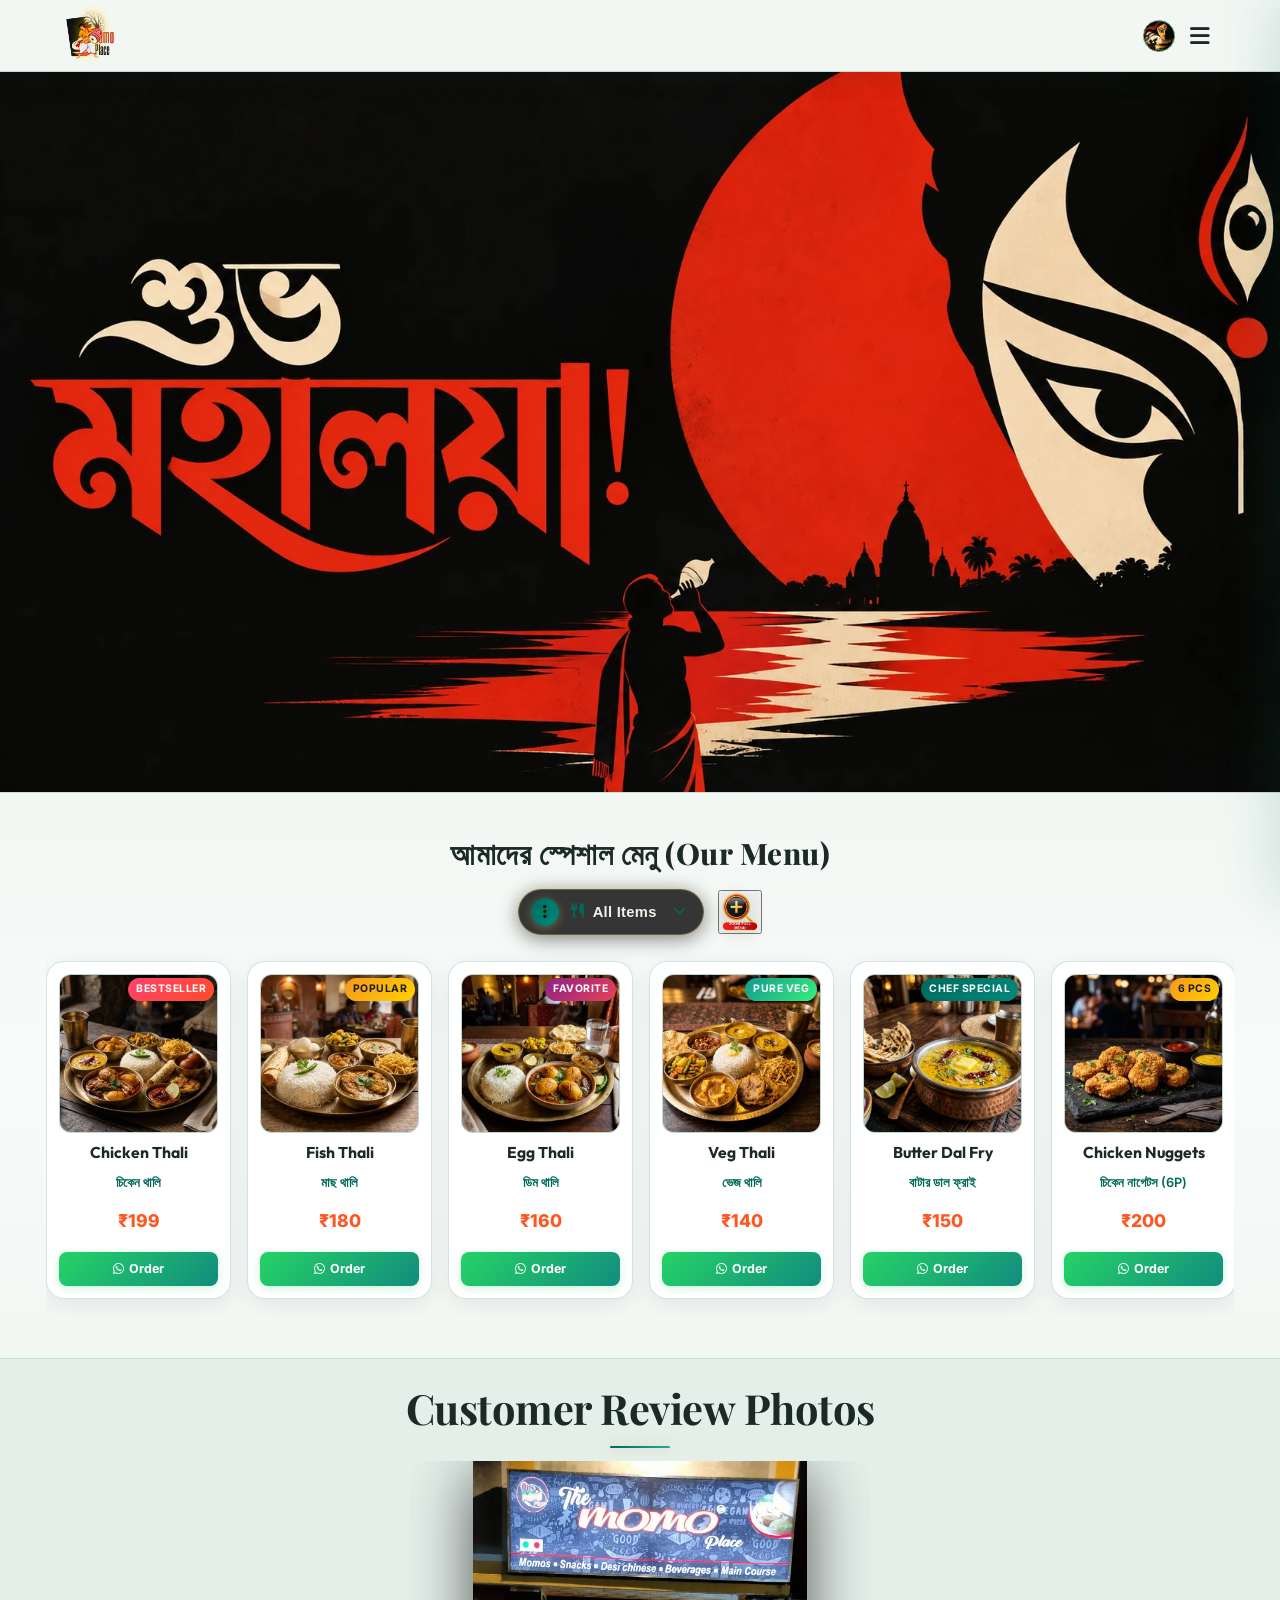
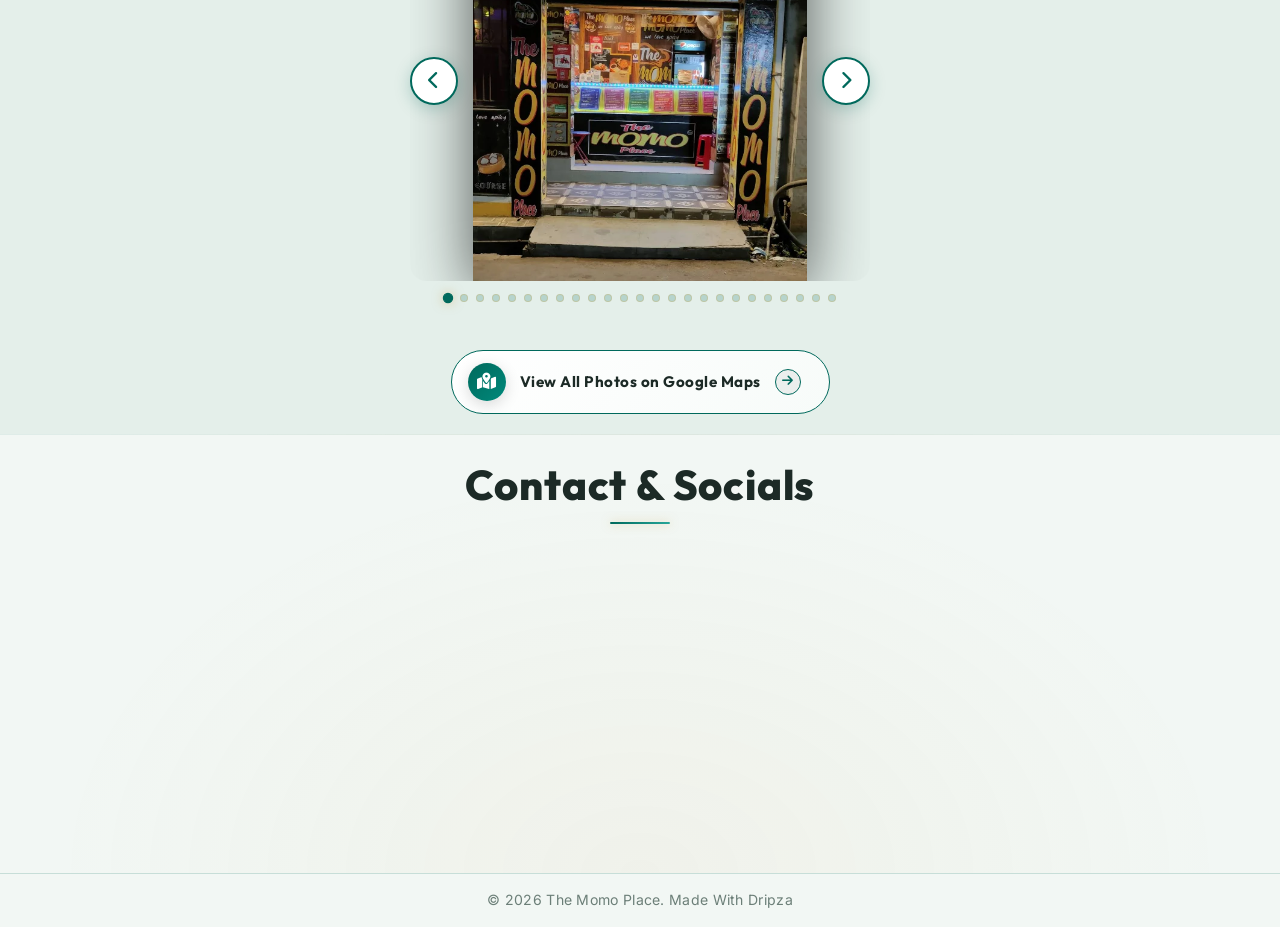
==== commit b45e8c42: "Update: Mahalaya festival banner and web icons" ====
--- a/index.html
+++ b/index.html
@@ -1,4 +1,4 @@
-﻿<!DOCTYPE html>
+<!DOCTYPE html>
 <html lang="bn">
 <head>
     <meta charset="UTF-8">
@@ -24,13 +24,13 @@
         <div class="logo-container">
             <img src="assets/the_momo_place_logo.webp" alt="The Momo Place Logo" class="logo-brand-img">
             <div class="logo-text-wrapper">
-                <span class="animated-football-header" title="Gandhi Jayanti Special">
-                    <img src="assets/gandhi_jayanti_run_icon.webp" alt="Gandhi Jayanti Run Icon" style="object-fit: contain; filter: drop-shadow(0 0 5px rgba(255, 215, 0, 0.6));">
+                <span class="animated-football-header" title="Mahalaya Special">
+                    <img src="assets/mahalaya_web_run_icon.webp" alt="Mahalaya Run Icon" style="object-fit: contain; filter: drop-shadow(0 0 5px rgba(255, 215, 0, 0.6));">
                 </span>
                 <span class="logo-text">The Momo Place</span>
             </div>
         </div>
-        <span class="rath-yatra-header-text">hello evryone</span>
+        <span class="rath-yatra-header-text">শুভ মহালয়া!</span>
         <ul class="nav-links">
             <li><a href="#home">Home</a></li>
             <li><a href="#menu">Menu</a></li>
@@ -39,10 +39,10 @@
         </ul>
         <div class="navbar-actions">
             <!-- Rakhi Purnima Button for Poster -->
-            <button class="fifa-btn" id="open-promo-modal-direct-btn" title="Show Gandhi Jayanti Special Poster">
+            <button class="fifa-btn" id="open-promo-modal-direct-btn" title="Show Mahalaya Special Poster">
                 <div class="fifa-container">
                     <div class="fifa-magic-ring"></div>
-                    <img src="assets/gandhi_jayanti_icon.webp" alt="Gandhi Jayanti Special" class="fifa-svg" style="object-fit: contain;">
+                    <img src="assets/mahalaya_web_icon.webp" alt="Mahalaya Special" class="fifa-svg" style="object-fit: contain;">
                 </div>
             </button>
             
@@ -55,7 +55,7 @@
     <!-- Hero Section -->
     <section id="home" class="hero">
         <div class="hero-bg banner-box">
-            <img src="assets/mahalaya_festival_banner_1.webp" alt="Mahalaya Festival Banner" class="active">
+            <img src="assets/festival_special_banner_1.webp" alt="Mahalaya Festival Banner" class="active">
             <img src="assets/hero_banner_1.webp" alt="The Momo Place Hero Banner 1">
             <img src="assets/hero_banner_2.webp" alt="The Momo Place Hero Banner 2">
             <img src="assets/hero_banner_3.webp" alt="The Momo Place Hero Banner 3">
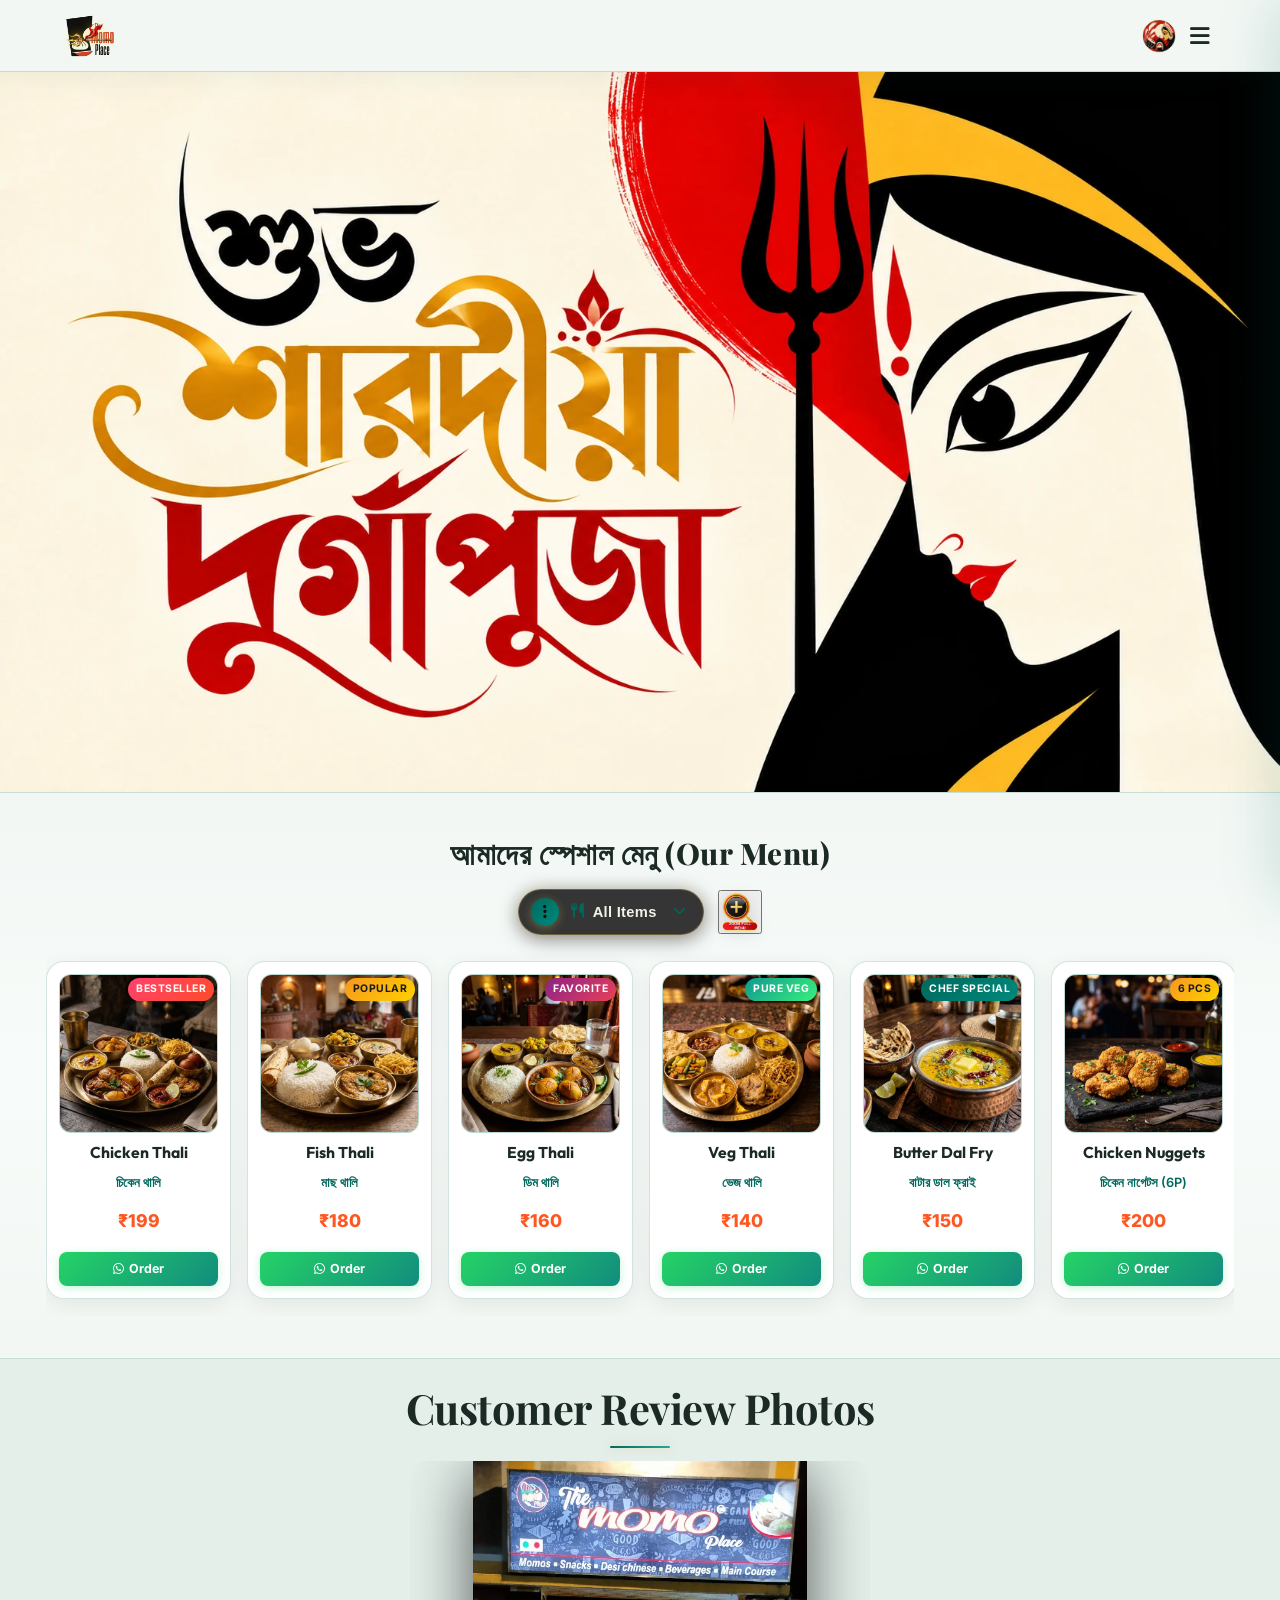
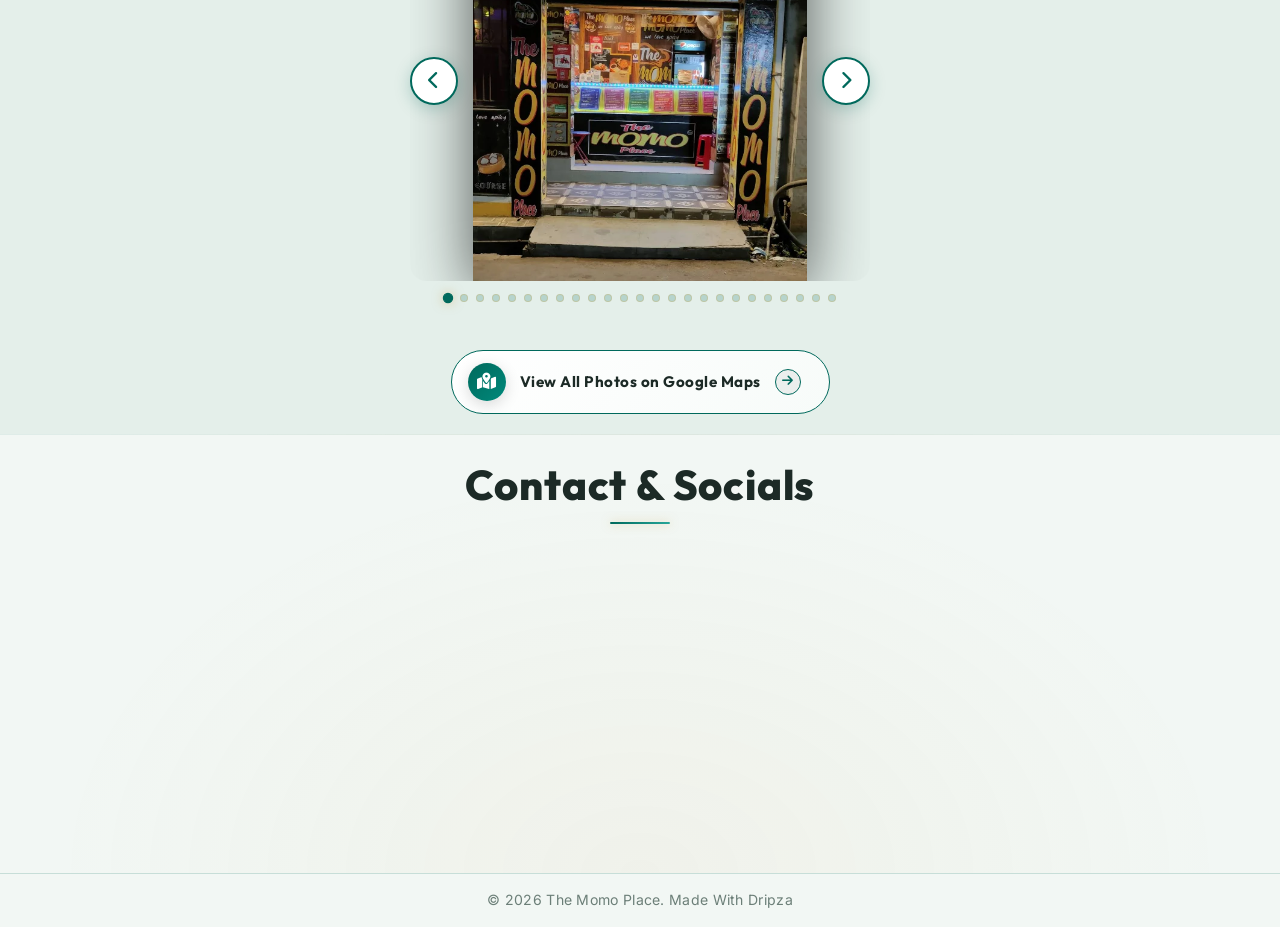
==== commit f9bba628: "update" ====
--- a/index.html
+++ b/index.html
@@ -1,4 +1,4 @@
-<!DOCTYPE html>
+﻿<!DOCTYPE html>
 <html lang="bn">
 <head>
     <meta charset="UTF-8">
@@ -25,12 +25,12 @@
             <img src="assets/the_momo_place_logo.webp" alt="The Momo Place Logo" class="logo-brand-img">
             <div class="logo-text-wrapper">
                 <span class="animated-football-header" title="Mahalaya Special">
-                    <img src="assets/mahalaya_web_run_icon.webp" alt="Mahalaya Run Icon" style="object-fit: contain; filter: drop-shadow(0 0 5px rgba(255, 215, 0, 0.6));">
+                    <img src="assets/durga_puja_web_run_icon.webp" alt="Mahalaya Run Icon" style="object-fit: contain; filter: drop-shadow(0 0 5px rgba(255, 215, 0, 0.6));">
                 </span>
                 <span class="logo-text">The Momo Place</span>
             </div>
         </div>
-        <span class="rath-yatra-header-text">শুভ মহালয়া!</span>
+        <span class="rath-yatra-header-text">শুভ শারদীয়া দুর্গাপূজা</span>
         <ul class="nav-links">
             <li><a href="#home">Home</a></li>
             <li><a href="#menu">Menu</a></li>
@@ -42,7 +42,7 @@
             <button class="fifa-btn" id="open-promo-modal-direct-btn" title="Show Mahalaya Special Poster">
                 <div class="fifa-container">
                     <div class="fifa-magic-ring"></div>
-                    <img src="assets/mahalaya_web_icon.webp" alt="Mahalaya Special" class="fifa-svg" style="object-fit: contain;">
+                    <img src="assets/durga_puja_web_icon.webp" alt="Mahalaya Special" class="fifa-svg" style="object-fit: contain;">
                 </div>
             </button>
             
@@ -55,7 +55,7 @@
     <!-- Hero Section -->
     <section id="home" class="hero">
         <div class="hero-bg banner-box">
-            <img src="assets/festival_special_banner_1.webp" alt="Mahalaya Festival Banner" class="active">
+            <img src="assets/modern_durga_puja_greeting_banner.webp" alt="Durga Puja Festival Banner" class="active">
             <img src="assets/hero_banner_1.webp" alt="The Momo Place Hero Banner 1">
             <img src="assets/hero_banner_2.webp" alt="The Momo Place Hero Banner 2">
             <img src="assets/hero_banner_3.webp" alt="The Momo Place Hero Banner 3">
